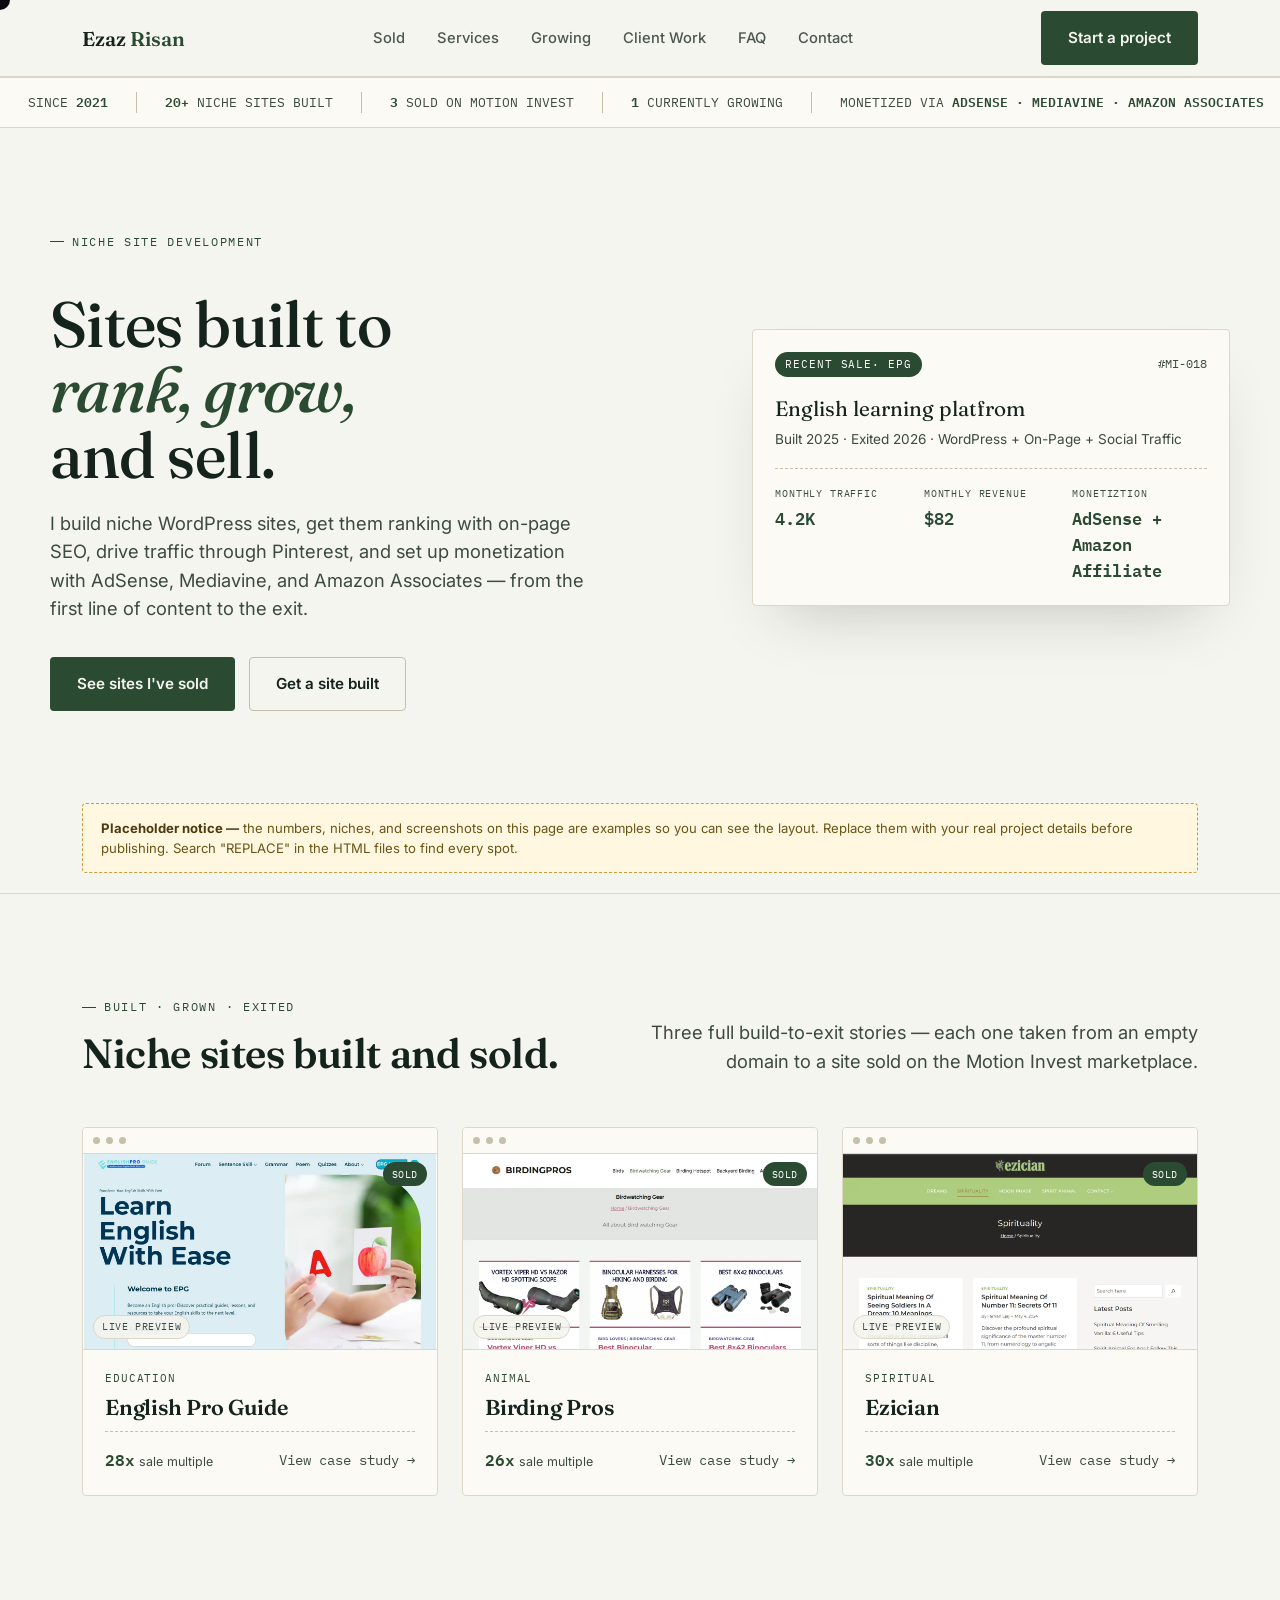
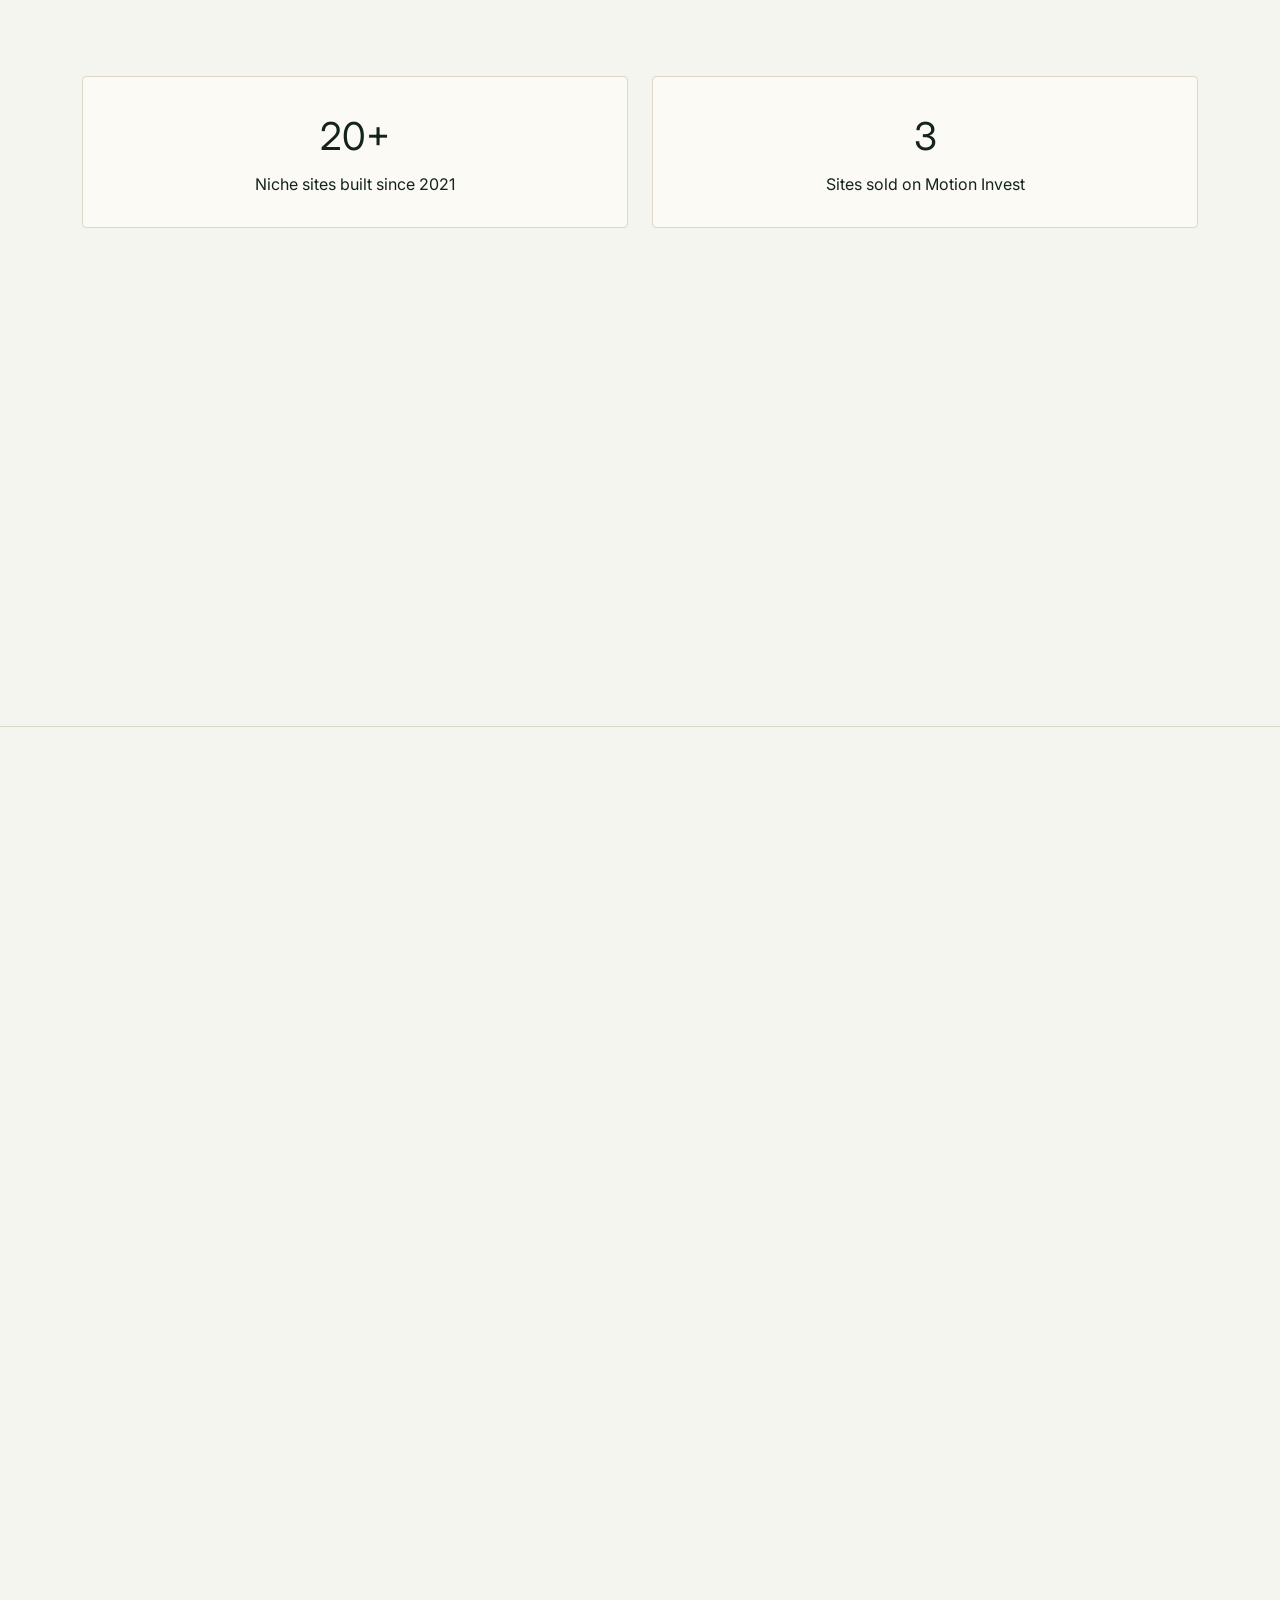
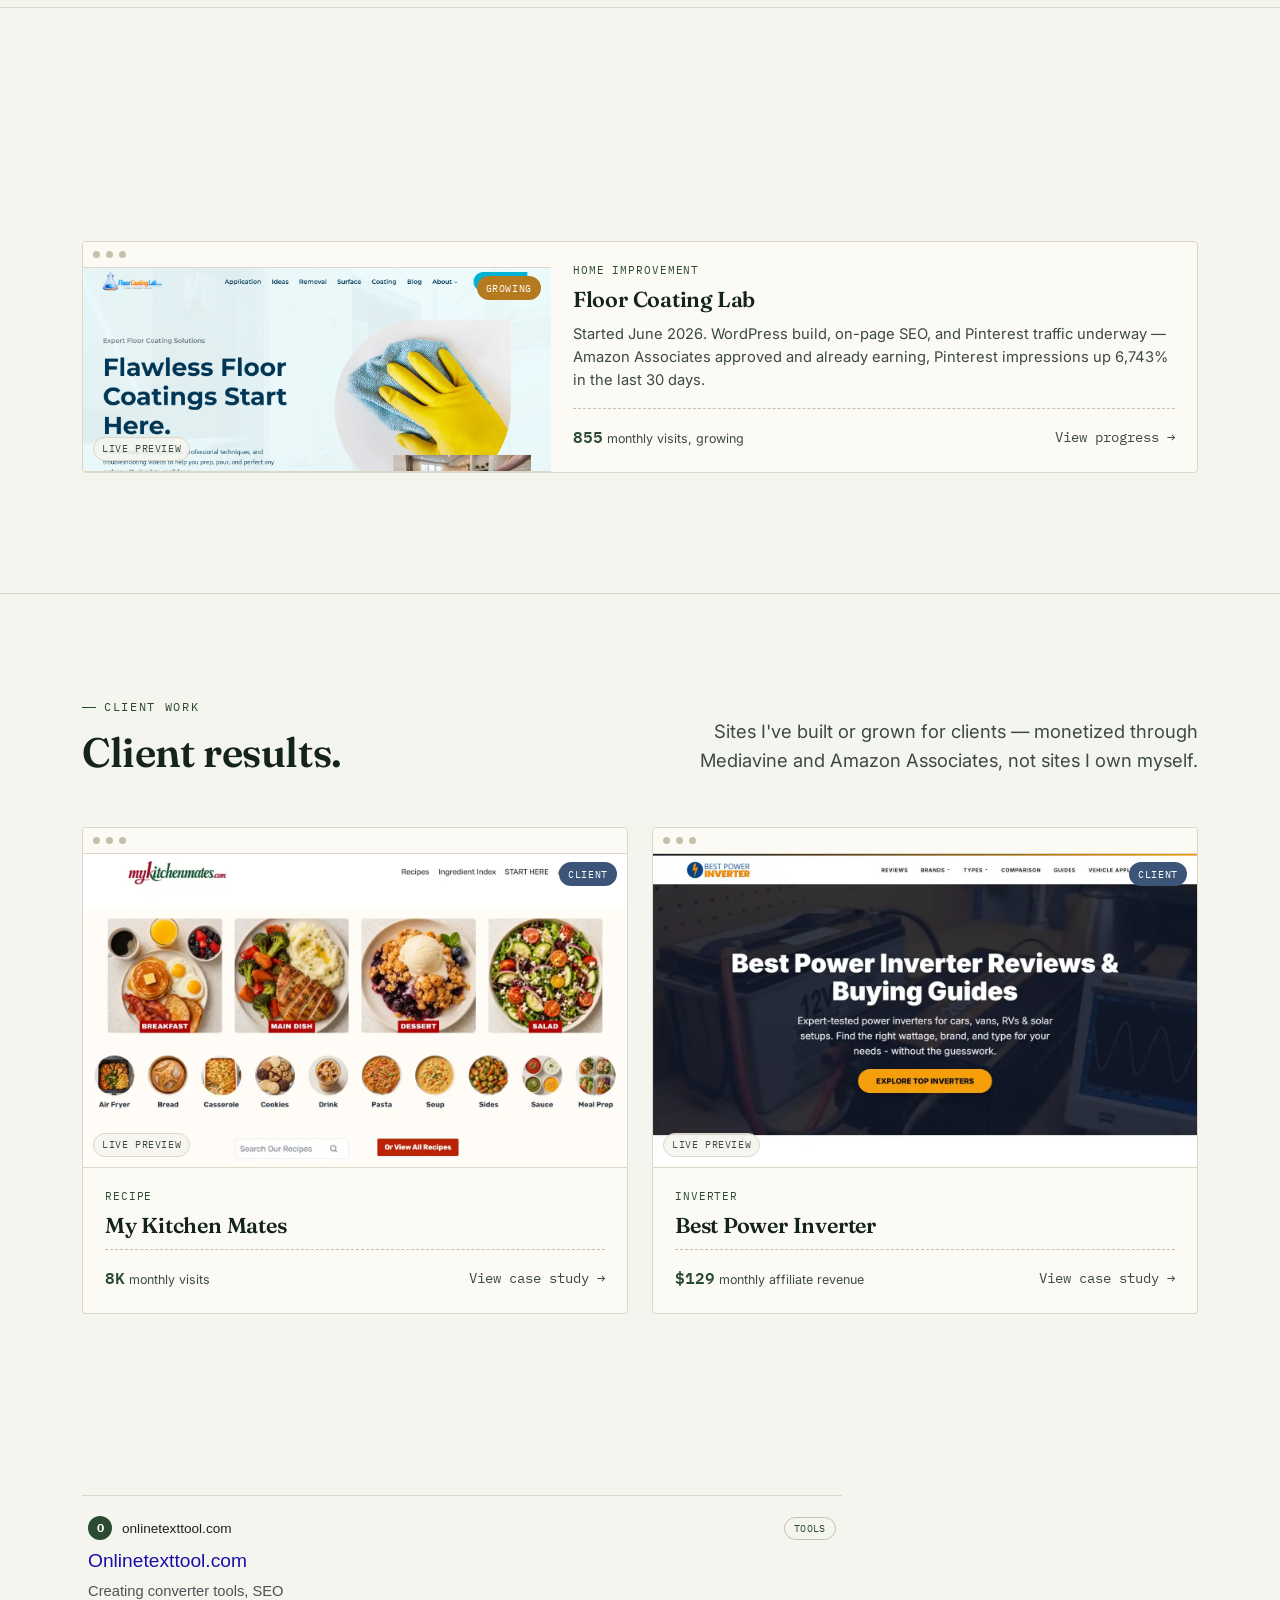
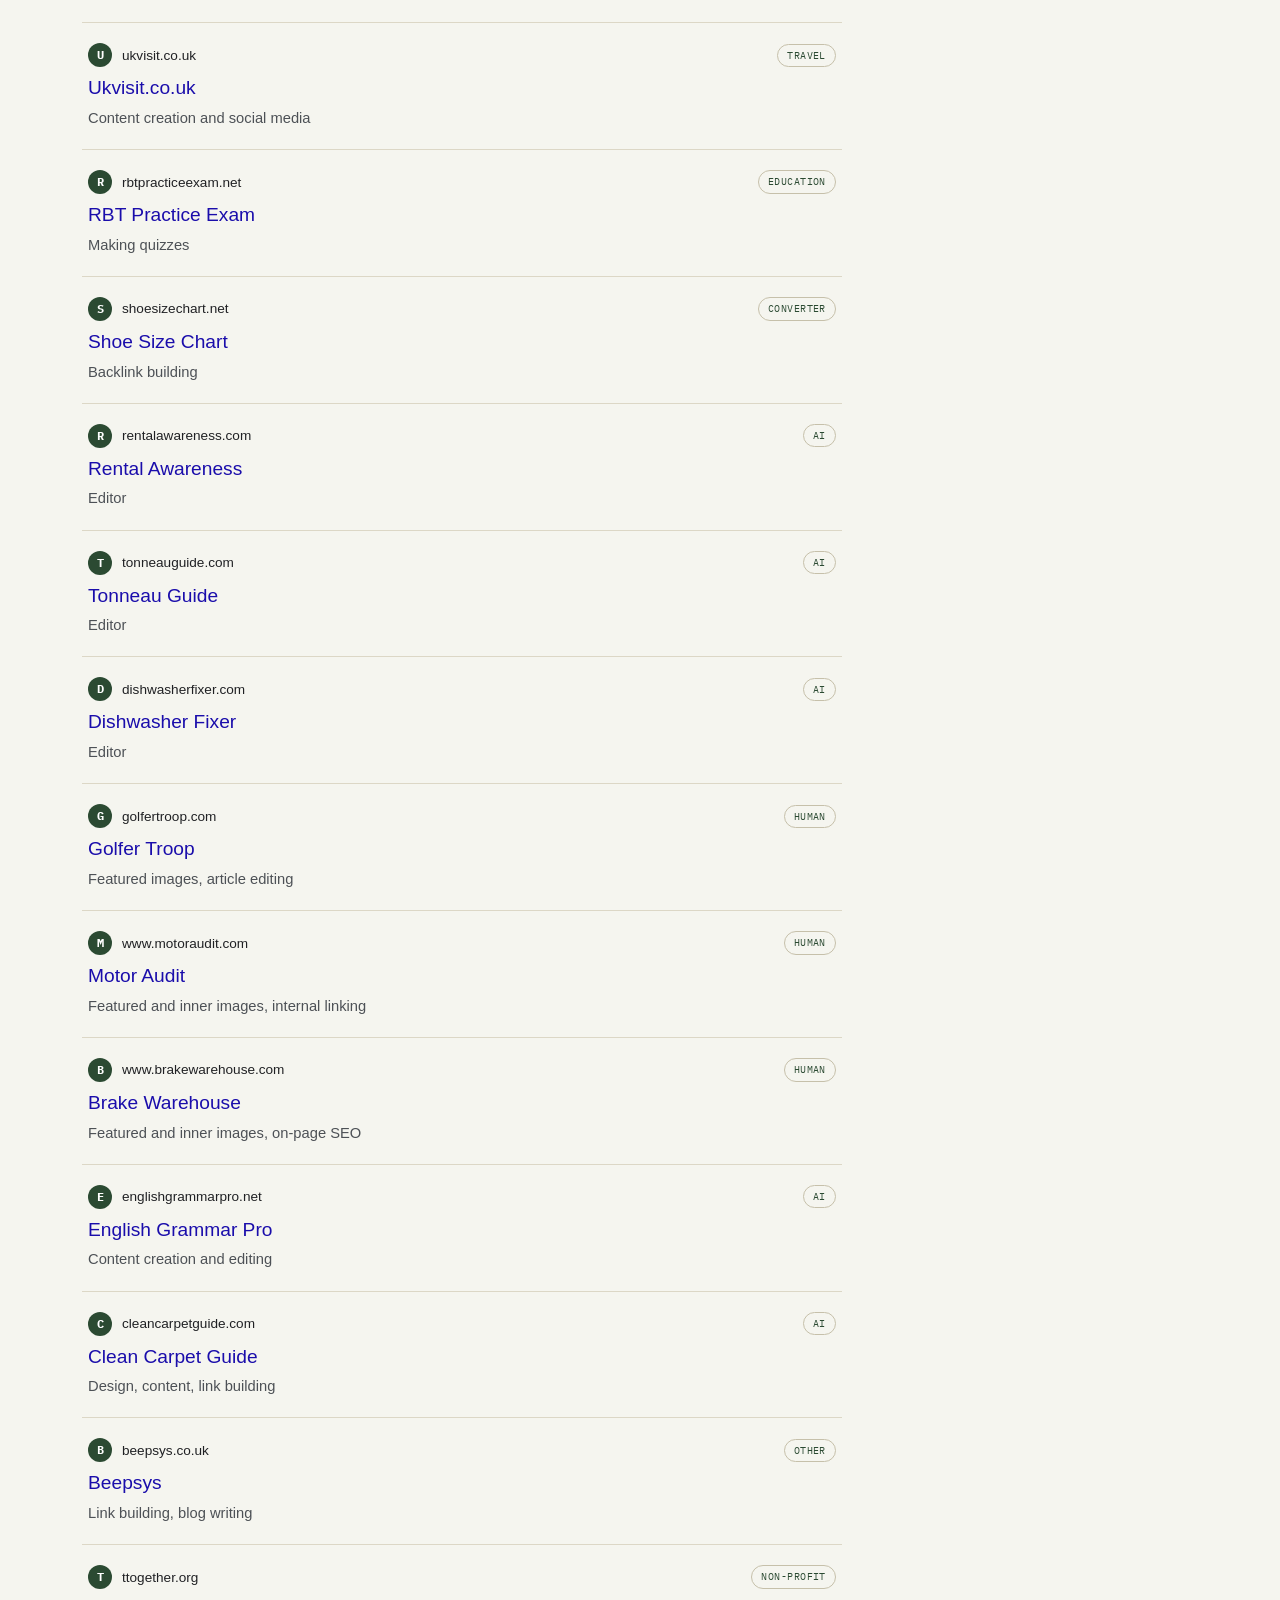
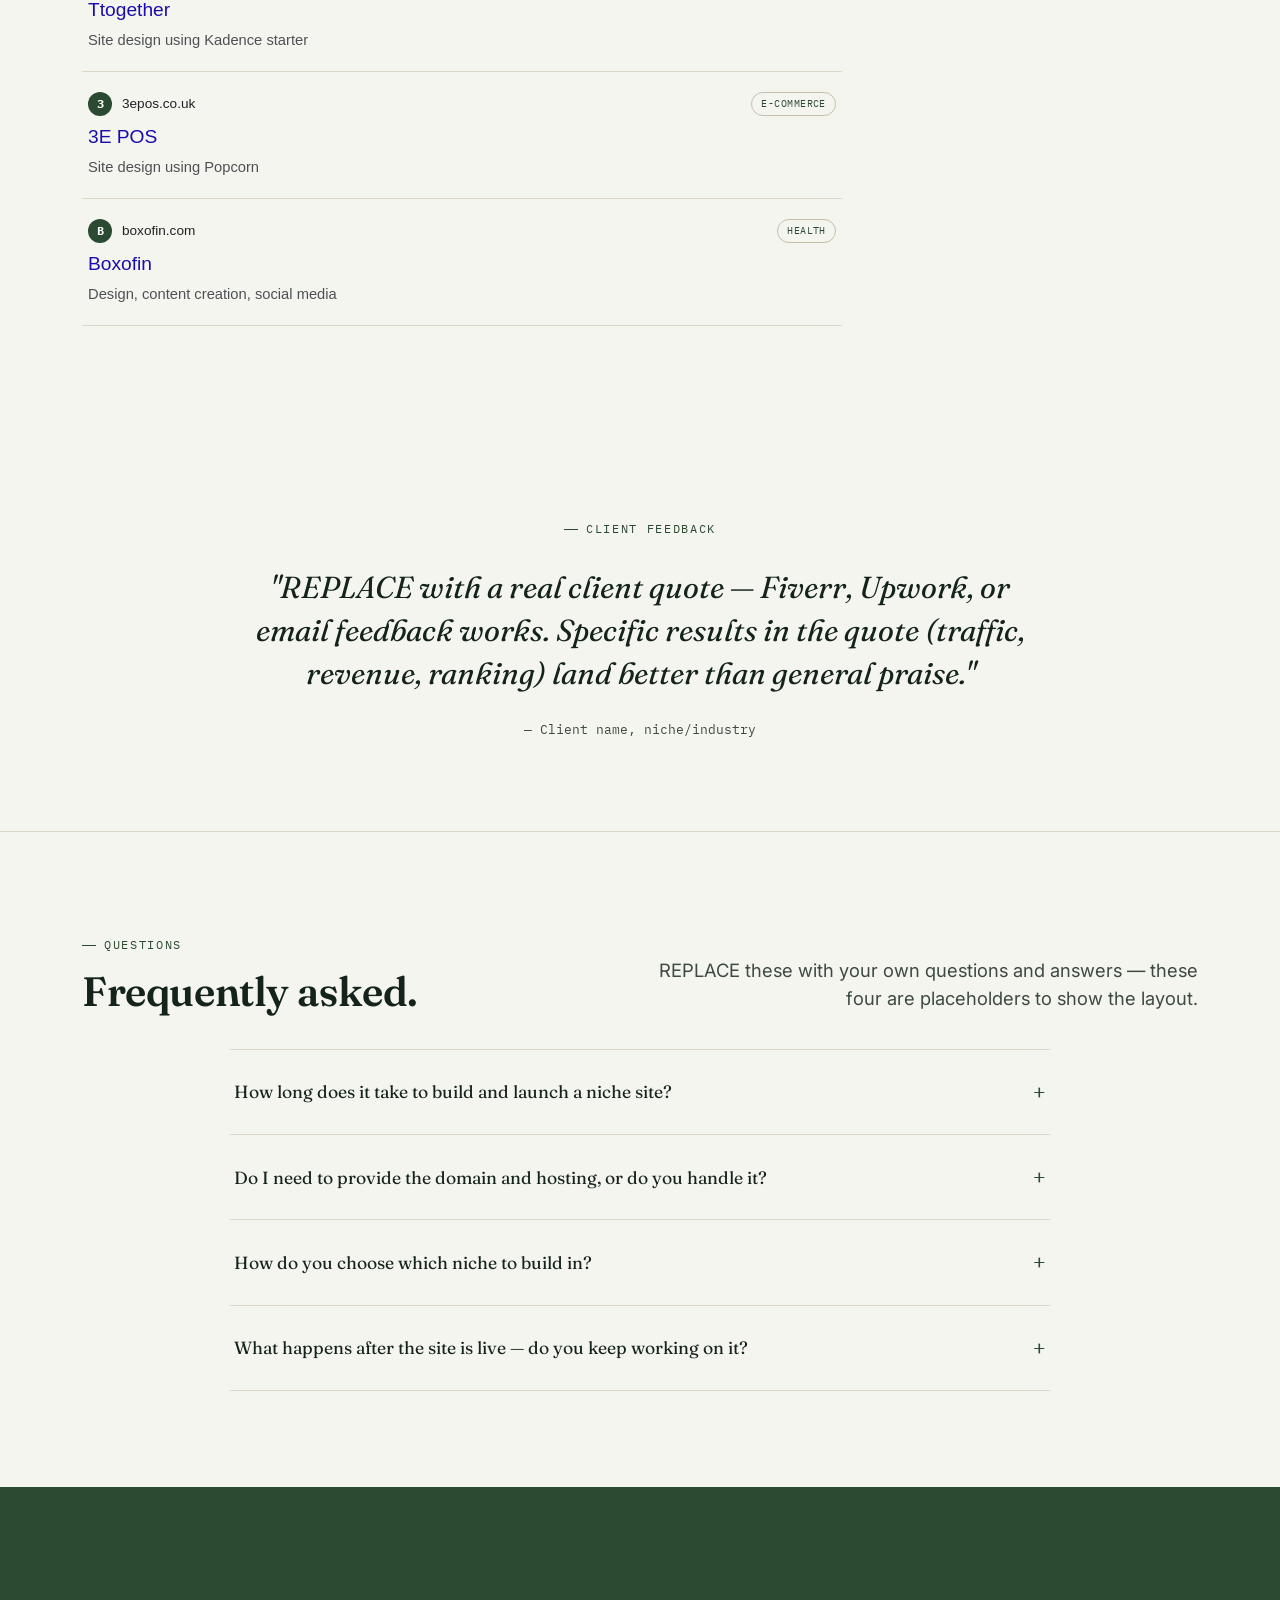
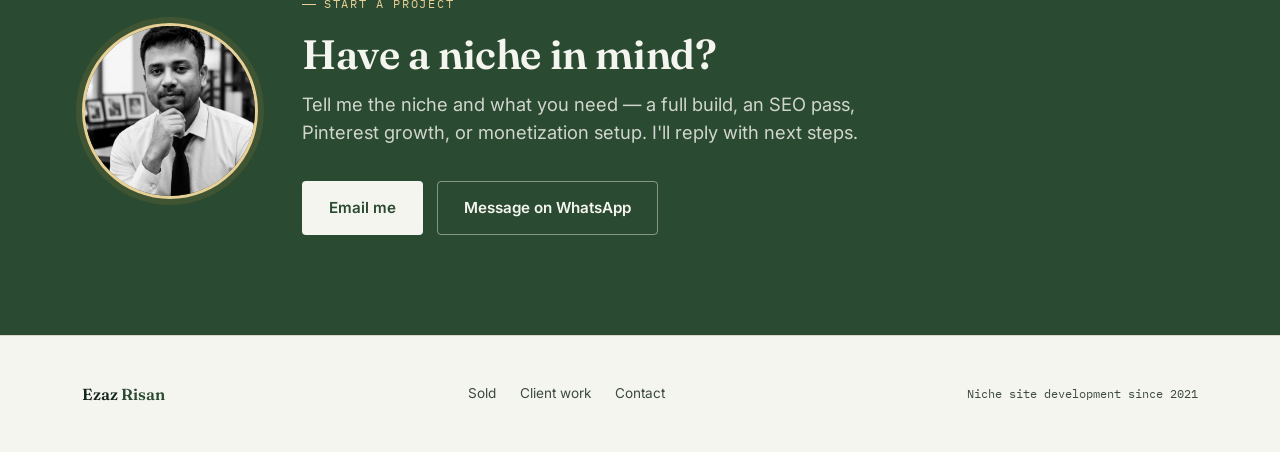
==== index.html @ f9ad2766 "Update index.html" ====
<!DOCTYPE html>
<html lang="en">
<head>
<meta charset="UTF-8">
<meta name="viewport" content="width=device-width, initial-scale=1.0">
<title>Ezaz Risan — Niche websites, built to rank, grow, and monetize</title>
<meta name="description" content="I build WordPress niche sites, rank them with on-page SEO, grow them with Pinterest traffic, and monetize with AdSense, Mediavine or Amazon Associates. 20+ sites since 2021, 3 sold on Motion Invest.">
<link rel="preconnect" href="https://fonts.googleapis.com">
<link rel="preconnect" href="https://fonts.gstatic.com" crossorigin>
<link href="https://fonts.googleapis.com/css2?family=Fraunces:ital,opsz,wght@0,9..144,400;0,9..144,500;0,9..144,600;1,9..144,500&family=Inter:wght@400;500;600;700&family=IBM+Plex+Mono:wght@400;500;600&display=swap" rel="stylesheet">
<style>
/* =========================================================
   NICHE SITE PORTFOLIO — design system
   Signature idea: the site presents itself the way a niche
   site is presented on a marketplace — as a listing. Ticker
   stats, ledger-row metadata, status badges (SOLD / GROWING /
   CLIENT). Fraunces (organic, editorial) + Inter (clean body)
   + IBM Plex Mono (data/ticker numbers).
   ========================================================= */

:root {
  --ink: #14231c;
  --ink-soft: #3c4a41;
  --paper: #f5f5ef;
  --paper-raised: #fbfaf5;
  --moss: #2b4a32;
  --moss-light: #4c7856;
  --gold: #c89b3c;
  --gold-soft: #e7cf95;
  --slate: #3c5478;
  --line: #dcd7c6;
  --line-strong: #c6c0aa;
  --sold: #2b4a32;
  --growing: #b5791f;
  --client: #3c5478;

  --font-display: "Fraunces", "Iowan Old Style", serif;
  --font-body: "Inter", -apple-system, BlinkMacSystemFont, sans-serif;
  --font-mono: "IBM Plex Mono", "SFMono-Regular", monospace;

  --container: 1180px;
  --radius: 4px;
}

* { box-sizing: border-box; }

@media (prefers-reduced-motion: reduce) {
  *, *::before, *::after {
    animation-duration: 0.01ms !important;
    animation-iteration-count: 1 !important;
    transition-duration: 0.01ms !important;
    scroll-behavior: auto !important;
  }
}

html { scroll-behavior: smooth; }

body {
  margin: 0;
  background: var(--paper);
  color: var(--ink);
  font-family: var(--font-body);
  font-size: 16px;
  line-height: 1.55;
  -webkit-font-smoothing: antialiased;
}

img { max-width: 100%; display: block; }

a { color: inherit; text-decoration: none; }

.wrap {
  max-width: var(--container);
  margin: 0 auto;
  padding: 0 32px;
}

.eyebrow {
  font-family: var(--font-mono);
  font-size: 12px;
  letter-spacing: 0.14em;
  text-transform: uppercase;
  color: var(--moss);
  display: inline-flex;
  align-items: center;
  gap: 8px;
}

.eyebrow::before {
  content: "";
  width: 14px;
  height: 1px;
  background: var(--moss);
  display: inline-block;
}

h1, h2, h3, h4 {
  font-family: var(--font-display);
  font-weight: 600;
  color: var(--ink);
  margin: 0;
  letter-spacing: -0.01em;
}

h1 { font-size: clamp(2.6rem, 5vw, 4.4rem); line-height: 1.02; font-weight: 500; }
h2 { font-size: clamp(1.9rem, 3.2vw, 2.7rem); line-height: 1.08; }
h3 { font-size: 1.35rem; line-height: 1.2; }

p { margin: 0; color: var(--ink-soft); }

.lede {
  font-size: 1.15rem;
  color: var(--ink-soft);
  max-width: 46ch;
}

/* ---------- buttons ---------- */

.btn {
  display: inline-flex;
  align-items: center;
  gap: 10px;
  padding: 14px 26px;
  border-radius: var(--radius);
  font-family: var(--font-body);
  font-weight: 600;
  font-size: 0.95rem;
  cursor: pointer;
  border: 1px solid transparent;
  transition: transform 0.18s ease, background 0.18s ease, border-color 0.18s ease;
}

.btn-primary {
  background: var(--moss);
  color: var(--paper);
}
.btn-primary:hover { background: var(--ink); transform: translateY(-2px); }

.btn-ghost {
  background: transparent;
  border-color: var(--line-strong);
  color: var(--ink);
}
.btn-ghost:hover { border-color: var(--ink); transform: translateY(-2px); }

/* ---------- nav ---------- */

.site-nav {
  position: sticky;
  top: 0;
  z-index: 50;
  background: rgba(245, 245, 239, 0.86);
  backdrop-filter: blur(10px);
  border-bottom: 1px solid var(--line);
}

.site-nav .wrap {
  display: flex;
  align-items: center;
  justify-content: space-between;
  height: 76px;
}

.brand {
  font-family: var(--font-display);
  font-size: 1.25rem;
  font-weight: 600;
}
.brand span { color: var(--moss); }

.nav-links {
  display: flex;
  gap: 32px;
  font-size: 0.92rem;
  font-weight: 500;
}
.nav-links a { opacity: 0.75; transition: opacity 0.15s ease; }
.nav-links a:hover { opacity: 1; }

.nav-cta { display: flex; align-items: center; gap: 20px; }

.nav-toggle { display: none; }

/* ---------- ticker ---------- */

.ticker {
  border-top: 1px solid var(--line);
  border-bottom: 1px solid var(--line);
  background: var(--paper-raised);
  overflow: hidden;
  white-space: nowrap;
}

.ticker-track {
  display: inline-flex;
  animation: ticker-scroll 32s linear infinite;
  padding: 14px 0;
}

.ticker-track span {
  font-family: var(--font-mono);
  font-size: 0.82rem;
  color: var(--ink-soft);
  padding: 0 28px;
  border-right: 1px solid var(--line-strong);
}

.ticker-track span b { color: var(--moss); font-weight: 600; }

@keyframes ticker-scroll {
  from { transform: translateX(0); }
  to { transform: translateX(-50%); }
}

/* ---------- hero ---------- */

.hero {
  padding: 96px 0 72px;
  display: grid;
  grid-template-columns: 1.15fr 0.85fr;
  gap: 56px;
  align-items: center;
}

.hero-copy .eyebrow { margin-bottom: 22px; }

.hero h1 { margin: 18px 0 22px; }
.hero h1 em {
  font-style: italic;
  color: var(--moss);
}

.hero-actions {
  display: flex;
  gap: 14px;
  margin-top: 34px;
  flex-wrap: wrap;
}

/* hero listing card — the signature element */

.listing-preview {
  background: var(--paper-raised);
  border: 1px solid var(--line);
  border-radius: var(--radius);
  padding: 22px;
  box-shadow: 0 30px 60px -30px rgba(20, 35, 28, 0.25);
  transform: rotate(1.2deg);
}

.listing-preview .lp-head {
  display: flex;
  justify-content: space-between;
  align-items: center;
  margin-bottom: 16px;
}

.lp-status {
  font-family: var(--font-mono);
  font-size: 0.7rem;
  letter-spacing: 0.08em;
  text-transform: uppercase;
  padding: 4px 10px;
  border-radius: 100px;
  background: var(--sold);
  color: #fff;
}

.lp-id { font-family: var(--font-mono); font-size: 0.75rem; color: var(--ink-soft); }

.lp-title { font-family: var(--font-display); font-size: 1.3rem; margin-bottom: 4px; }
.lp-niche { font-size: 0.85rem; color: var(--ink-soft); margin-bottom: 18px; }

.lp-grid {
  display: grid;
  grid-template-columns: 1fr 1fr 1fr;
  gap: 14px;
  padding-top: 16px;
  border-top: 1px dashed var(--line-strong);
}

.lp-stat .lp-label {
  font-family: var(--font-mono);
  font-size: 0.65rem;
  text-transform: uppercase;
  letter-spacing: 0.08em;
  color: var(--ink-soft);
  margin-bottom: 4px;
}
.lp-stat .lp-value {
  font-family: var(--font-mono);
  font-size: 1.05rem;
  font-weight: 600;
  color: var(--moss);
}

/* ---------- section shell ---------- */

.section {
  padding: 96px 0;
  border-top: 1px solid var(--line);
}

.section-head {
  display: flex;
  justify-content: space-between;
  align-items: flex-end;
  gap: 40px;
  margin-bottom: 52px;
}

.section-head h2 { max-width: 20ch; }
.section-head .lede { text-align: right; }

/* ---------- process (numbered — real order: build > rank > drive traffic > monetize) ---------- */

.process {
  display: grid;
  grid-template-columns: repeat(4, 1fr);
  gap: 1px;
  background: var(--line);
  border: 1px solid var(--line);
}

.process-step {
  background: var(--paper);
  padding: 34px 26px;
  position: relative;
}

.process-num {
  font-family: var(--font-mono);
  font-size: 0.8rem;
  color: var(--gold);
  margin-bottom: 22px;
  display: block;
}

.process-step h3 { margin-bottom: 10px; }
.process-step p { font-size: 0.92rem; }

/* ---------- listing cards (project grid) ---------- */

.listing-row {
  display: grid;
  grid-template-columns: repeat(3, 1fr);
  gap: 24px;
  margin-bottom: 24px;
}

.listing-row.two { grid-template-columns: repeat(2, 1fr); }

.card {
  background: var(--paper-raised);
  border: 1px solid var(--line);
  border-radius: var(--radius);
  overflow: hidden;
  transition: transform 0.25s ease, box-shadow 0.25s ease, border-color 0.25s ease;
  display: flex;
  flex-direction: column;
}

.card:hover {
  transform: translateY(-6px);
  border-color: var(--moss);
  box-shadow: 0 24px 50px -28px rgba(20, 35, 28, 0.35);
}

.card-frame {
  aspect-ratio: 16 / 10;
  position: relative;
  overflow: hidden;
  border-bottom: 1px solid var(--line);
  background: linear-gradient(150deg, #e7e3d2, #d8dfd0);
}

.card-frame .frame-bar {
  height: 26px;
  background: var(--paper-raised);
  border-bottom: 1px solid var(--line);
  display: flex;
  align-items: center;
  gap: 6px;
  padding: 0 10px;
}
.frame-bar i {
  width: 7px; height: 7px; border-radius: 50%;
  background: var(--line-strong);
}

.card-frame .frame-scroll {
  position: absolute;
  inset: 26px 0 0 0;
  background-image:
    repeating-linear-gradient(180deg, rgba(20,35,28,0.06) 0px, rgba(20,35,28,0.06) 2px, transparent 2px, transparent 34px),
    repeating-linear-gradient(180deg, rgba(20,35,28,0.03) 0px, rgba(20,35,28,0.03) 14px, transparent 14px, transparent 34px);
  animation: frame-scroll 9s ease-in-out infinite;
}

@keyframes frame-scroll {
  0%, 12% { transform: translateY(0); }
  50% { transform: translateY(-42%); }
  88%, 100% { transform: translateY(0); }
}

.frame-label {
  position: absolute;
  bottom: 10px;
  left: 10px;
  font-family: var(--font-mono);
  font-size: 0.62rem;
  letter-spacing: 0.06em;
  text-transform: uppercase;
  color: var(--ink-soft);
  background: rgba(245,245,239,0.85);
  padding: 3px 8px;
  border-radius: 100px;
  border: 1px solid var(--line);
}

.card-badge {
  position: absolute;
  top: 34px;
  right: 10px;
  font-family: var(--font-mono);
  font-size: 0.65rem;
  letter-spacing: 0.06em;
  text-transform: uppercase;
  padding: 4px 9px;
  border-radius: 100px;
  color: #fff;
}
.badge-sold { background: var(--sold); }
.badge-growing { background: var(--growing); }
.badge-client { background: var(--client); }

.card-body { padding: 20px 22px 22px; flex: 1; display: flex; flex-direction: column; }
.card-niche { font-family: var(--font-mono); font-size: 0.7rem; text-transform: uppercase; letter-spacing: 0.08em; color: var(--moss); margin-bottom: 8px; }
.card-body h3 { margin-bottom: 10px; }
.card-stat { margin-top: auto; padding-top: 16px; border-top: 1px dashed var(--line-strong); display: flex; justify-content: space-between; align-items: center; }
.card-stat .num { font-family: var(--font-mono); font-weight: 600; color: var(--moss); }
.card-stat .lab { font-size: 0.78rem; color: var(--ink-soft); }
.card-arrow { font-family: var(--font-mono); font-size: 0.85rem; color: var(--ink-soft); transition: transform 0.2s ease; }
.card:hover .card-arrow { transform: translateX(4px); color: var(--moss); }

/* mini summary cards (the 14+ others) */

.summary-grid {
  display: grid;
  grid-template-columns: repeat(4, 1fr);
  gap: 16px;
}

.summary-card {
  background: var(--paper-raised);
  border: 1px solid var(--line);
  border-radius: var(--radius);
  padding: 18px;
}

.summary-card .card-niche { margin-bottom: 10px; }
.summary-card .sc-stat { font-family: var(--font-mono); font-size: 1.1rem; color: var(--moss); font-weight: 600; margin-top: 10px; }
.summary-card .sc-lab { font-size: 0.75rem; color: var(--ink-soft); }
.summary-card .sc-model { font-size: 0.72rem; color: var(--ink-soft); margin-top: 8px; font-family: var(--font-mono); text-transform: uppercase; letter-spacing: 0.04em; }

/* ---------- services ---------- */

.services-strip {
  background: var(--ink);
  color: var(--paper);
  padding: 88px 0;
}

.services-strip .eyebrow { color: var(--gold-soft); }
.services-strip .eyebrow::before { background: var(--gold-soft); }
.services-strip h2 { color: var(--paper); }
.services-strip .lede { color: rgba(245,245,239,0.72); }

.service-list { margin-top: 48px; display: grid; gap: 0; }

.service-row {
  display: grid;
  grid-template-columns: 90px 1fr 1.2fr;
  gap: 30px;
  align-items: center;
  padding: 26px 0;
  border-top: 1px solid rgba(245,245,239,0.14);
}
.service-row:last-child { border-bottom: 1px solid rgba(245,245,239,0.14); }

.service-row .snum { font-family: var(--font-mono); color: var(--gold-soft); font-size: 0.95rem; }
.service-row h3 { color: var(--paper); }
.service-row p { color: rgba(245,245,239,0.68); font-size: 0.94rem; }

/* ---------- testimonial ---------- */

.testimonial {
  padding: 90px 0;
  text-align: center;
}
.testimonial blockquote {
  font-family: var(--font-display);
  font-size: clamp(1.3rem, 2.6vw, 1.9rem);
  font-style: italic;
  max-width: 800px;
  margin: 28px auto 22px;
  color: var(--ink);
  line-height: 1.4;
}
.testimonial cite {
  font-style: normal;
  font-family: var(--font-mono);
  font-size: 0.8rem;
  color: var(--ink-soft);
}

/* ---------- CTA ---------- */

.cta {
  background: var(--moss);
  color: var(--paper);
  padding: 100px 0;
}
.cta-inner {
  display: grid;
  grid-template-columns: auto 1fr;
  gap: 44px;
  align-items: center;
}

.cta-photo-frame {
  position: relative;
  width: 176px;
  height: 176px;
  border-radius: 50%;
  overflow: hidden;
  border: 3px solid var(--gold-soft);
  flex-shrink: 0;
  transition: transform 0.35s ease, box-shadow 0.35s ease;
  box-shadow: 0 0 0 6px rgba(200, 155, 60, 0.12);
}
.cta-photo-frame:hover {
  transform: scale(1.04) rotate(-1deg);
  box-shadow: 0 0 0 10px rgba(200, 155, 60, 0.2);
}
.cta-photo-frame::after {
  content: "";
  position: absolute;
  inset: -9px;
  border-radius: 50%;
  border: 1px solid rgba(231, 207, 149, 0.5);
  animation: avatar-ping 2.8s ease-out infinite;
}
@keyframes avatar-ping {
  0% { transform: scale(0.94); opacity: 0.9; }
  80%, 100% { transform: scale(1.16); opacity: 0; }
}
.cta-photo-frame img {
  width: 100%;
  height: 100%;
  object-fit: cover;
  display: block;
  filter: grayscale(10%);
  transition: filter 0.35s ease;
}
.cta-photo-frame:hover img { filter: grayscale(0%); }

.cta-copy { text-align: left; }
.cta .eyebrow { justify-content: flex-start; color: var(--gold-soft); }
.cta .eyebrow::before { background: var(--gold-soft); }
.cta h2 { margin: 18px 0 14px; color: var(--paper); }
.cta .lede { margin: 0 0 34px; text-align: left; max-width: 48ch; color: rgba(245, 245, 239, 0.82); }
.cta-actions { justify-content: flex-start; }
.cta .btn-primary { background: var(--paper); color: var(--moss); }
.cta .btn-primary:hover { background: var(--gold-soft); }
.cta .btn-ghost { border-color: rgba(245, 245, 239, 0.45); color: var(--paper); }
.cta .btn-ghost:hover { border-color: var(--paper); background: rgba(245, 245, 239, 0.08); }
.cta-actions { display: flex; gap: 14px; flex-wrap: wrap; }

/* ---------- custom cursor (inverts colors under it) ---------- */

.cursor-ring {
  position: fixed;
  top: 0;
  left: 0;
  width: 20px;
  height: 20px;
  border-radius: 50%;
  background: #ffffff;
  mix-blend-mode: difference;
  pointer-events: none;
  z-index: 9999;
  transform: translate(-50%, -50%);
  transition: width 0.15s ease, height 0.15s ease;
  will-change: transform;
}
.cursor-ring.cursor-ring--big { width: 46px; height: 46px; }

html.custom-cursor-active,
html.custom-cursor-active * {
  cursor: none !important;
}

/* ---------- footer ---------- */

footer {
  padding: 46px 0;
  border-top: 1px solid var(--line);
}
footer .wrap { display: flex; justify-content: space-between; align-items: center; flex-wrap: wrap; gap: 16px; }
footer .foot-links { display: flex; gap: 24px; font-size: 0.85rem; color: var(--ink-soft); }
.foot-note { font-family: var(--font-mono); font-size: 0.75rem; color: var(--ink-soft); }

/* ---------- reveal on scroll ---------- */

.reveal { opacity: 0; transform: translateY(18px); transition: opacity 0.7s ease, transform 0.7s ease; }
.reveal.in { opacity: 1; transform: translateY(0); }

/* ---------- case study page ---------- */

.cs-hero {
  padding: 60px 0 50px;
  border-bottom: 1px solid var(--line);
}
.back-link {
  font-family: var(--font-mono);
  font-size: 0.8rem;
  color: var(--ink-soft);
  display: inline-flex;
  align-items: center;
  gap: 8px;
  margin-bottom: 30px;
}
.back-link:hover { color: var(--moss); }

.cs-head { display: flex; justify-content: space-between; align-items: flex-start; gap: 30px; flex-wrap: wrap; }
.cs-title h1 { max-width: 16ch; }
.cs-title .card-niche { margin-top: 14px; }

.ledger {
  margin-top: 44px;
  display: grid;
  grid-template-columns: repeat(4, 1fr);
  border-top: 1px solid var(--line);
  border-left: 1px solid var(--line);
}
.ledger-cell {
  padding: 22px 24px;
  border-right: 1px solid var(--line);
  border-bottom: 1px solid var(--line);
}
.ledger-cell .lg-label {
  font-family: var(--font-mono);
  font-size: 0.66rem;
  text-transform: uppercase;
  letter-spacing: 0.08em;
  color: var(--ink-soft);
  margin-bottom: 8px;
}
.ledger-cell .lg-value { font-family: var(--font-display); font-size: 1.15rem; color: var(--ink); }
.ledger-cell .lg-value.mono { font-family: var(--font-mono); color: var(--moss); font-weight: 600; }

.cs-frame {
  margin: 56px 0;
  border: 1px solid var(--line);
  border-radius: var(--radius);
  overflow: hidden;
  box-shadow: 0 40px 80px -40px rgba(20,35,28,0.3);
}
.cs-frame .frame-bar { height: 34px; }
.cs-frame .frame-bar i { width: 9px; height: 9px; }
.cs-frame .frame-scroll { aspect-ratio: 16/9; position: relative; height: auto; inset: auto; }

.cs-body {
  display: grid;
  grid-template-columns: 2fr 1fr;
  gap: 60px;
  padding: 10px 0 90px;
}
.cs-story h2 { margin: 40px 0 14px; font-size: 1.5rem; }
.cs-story h2:first-child { margin-top: 0; }
.cs-story p { margin-bottom: 14px; }
.cs-story ul { margin: 0 0 14px; padding-left: 20px; color: var(--ink-soft); }
.cs-story li { margin-bottom: 6px; }

.cs-side {
  align-self: start;
  position: sticky;
  top: 100px;
  background: var(--paper-raised);
  border: 1px solid var(--line);
  border-radius: var(--radius);
  padding: 26px;
}
.cs-side h4 { font-size: 0.95rem; margin-bottom: 16px; }
.cs-side .side-row { display: flex; justify-content: space-between; padding: 10px 0; border-top: 1px dashed var(--line-strong); font-size: 0.88rem; }
.cs-side .side-row:first-of-type { border-top: none; }
.cs-side .side-row .num { font-family: var(--font-mono); color: var(--moss); font-weight: 600; }

/* ---------- included checklist ---------- */

.included-grid {
  display: grid;
  grid-template-columns: repeat(3, 1fr);
  gap: 20px;
}

.included-item {
  background: var(--paper-raised);
  border: 1px solid var(--line);
  border-radius: var(--radius);
  padding: 24px;
  display: flex;
  gap: 14px;
  align-items: flex-start;
}

.check-icon {
  flex: 0 0 auto;
  width: 26px;
  height: 26px;
  border-radius: 50%;
  background: var(--moss);
  color: var(--paper);
  display: flex;
  align-items: center;
  justify-content: center;
  font-size: 0.8rem;
  font-family: var(--font-mono);
  margin-top: 2px;
}

.included-item h3 { font-size: 1.02rem; margin-bottom: 6px; }
.included-item p { font-size: 0.88rem; }

/* ---------- FAQ ---------- */

.faq-list {
  max-width: 820px;
  margin: 0 auto;
}

.faq-item {
  border-top: 1px solid var(--line);
  padding: 6px 0;
}
.faq-item:last-child { border-bottom: 1px solid var(--line); }

.faq-item summary {
  list-style: none;
  cursor: pointer;
  display: flex;
  justify-content: space-between;
  align-items: center;
  gap: 20px;
  padding: 20px 4px;
  font-family: var(--font-display);
  font-size: 1.1rem;
  color: var(--ink);
}
.faq-item summary::-webkit-details-marker { display: none; }

.faq-plus {
  font-family: var(--font-mono);
  font-size: 1.3rem;
  color: var(--moss);
  flex: 0 0 auto;
  transition: transform 0.2s ease;
}
.faq-item[open] .faq-plus { transform: rotate(45deg); }

.faq-item .faq-answer {
  padding: 0 4px 22px;
  max-width: 68ch;
}
.faq-item .faq-answer p { font-size: 0.95rem; }

/* ---------- proof grid (screenshot evidence) ---------- */

.proof-grid {
  display: grid;
  grid-template-columns: repeat(2, 1fr);
  gap: 20px;
  margin-top: 20px;
}

.proof-card {
  border: 1px solid var(--line);
  border-radius: var(--radius);
  overflow: hidden;
  background: var(--paper-raised);
}

.proof-card img {
  width: 100%;
  display: block;
  border-bottom: 1px solid var(--line);
}

.proof-card-body { padding: 16px 18px; }
.proof-card-body .proof-source {
  font-family: var(--font-mono);
  font-size: 0.68rem;
  text-transform: uppercase;
  letter-spacing: 0.06em;
  color: var(--moss);
  margin-bottom: 6px;
}
.proof-card-body p { font-size: 0.86rem; }

/* ---------- SERP-style project list (Google result look) ---------- */

.serp-list {
  border-top: 1px solid var(--line);
  max-width: 760px;
}

.serp-card {
  display: block;
  padding: 20px 6px;
  border-bottom: 1px solid var(--line);
  font-family: arial, sans-serif;
  text-decoration: none;
  transition: background 0.15s ease;
}
.serp-card:hover { background: var(--paper-raised); }

.serp-top {
  display: flex;
  align-items: center;
  gap: 10px;
  margin-bottom: 6px;
}

.serp-favicon {
  width: 24px;
  height: 24px;
  border-radius: 50%;
  background: var(--moss);
  color: #fff;
  font-size: 0.72rem;
  font-weight: 700;
  display: flex;
  align-items: center;
  justify-content: center;
  font-family: var(--font-mono);
  flex-shrink: 0;
}

.serp-url { color: #202124; font-size: 0.85rem; }

.serp-badge {
  margin-left: auto;
  font-family: var(--font-mono);
  font-size: 0.62rem;
  text-transform: uppercase;
  letter-spacing: 0.05em;
  background: var(--paper);
  border: 1px solid var(--line-strong);
  padding: 3px 9px;
  border-radius: 100px;
  color: var(--moss);
  flex-shrink: 0;
}

.serp-title {
  color: #1a0dab;
  font-size: 1.2rem;
  margin-bottom: 4px;
}
.serp-card:hover .serp-title { text-decoration: underline; }

.serp-desc { color: #4d5156; font-size: 0.92rem; line-height: 1.5; }

/* ---------- placeholder note ---------- */

.build-note {
  background: #fff7e0;
  border: 1px dashed var(--gold);
  border-radius: var(--radius);
  padding: 14px 18px;
  font-size: 0.82rem;
  color: #6b5416;
  margin: 20px 0;
}
.build-note strong { color: #4d3b0f; }

/* ---------- responsive ---------- */

@media (max-width: 980px) {
  .hero { grid-template-columns: 1fr; }
  .listing-preview { transform: none; order: -1; }
  .process { grid-template-columns: repeat(2, 1fr); }
  .listing-row, .listing-row.two { grid-template-columns: 1fr 1fr; }
  .summary-grid { grid-template-columns: repeat(2, 1fr); }
  .service-row { grid-template-columns: 50px 1fr; }
  .service-row p { grid-column: 2 / 3; }
  .cs-body { grid-template-columns: 1fr; }
  .cs-side { position: static; }
  .ledger { grid-template-columns: repeat(2, 1fr); }
  .included-grid { grid-template-columns: repeat(2, 1fr); }
}

@media (max-width: 700px) {
  .wrap { padding: 0 20px; }
  .nav-links { display: none; }
  .section-head { flex-direction: column; align-items: flex-start; }
  .section-head .lede { text-align: left; }
  .listing-row, .listing-row.two { grid-template-columns: 1fr; }
  .summary-grid { grid-template-columns: 1fr; }
  .process { grid-template-columns: 1fr; }
  .ledger { grid-template-columns: 1fr; }
  .cs-head { flex-direction: column; }
  .included-grid { grid-template-columns: 1fr; }
  .faq-item summary { font-size: 1rem; }
  .cta-inner { grid-template-columns: 1fr; }
  .cta-photo-frame { margin: 0 auto; }
  .cta-copy { text-align: center; }
  .cta .eyebrow, .cta .lede { justify-content: center; margin-left: auto; margin-right: auto; text-align: center; }
  .cta-actions { justify-content: center; }
  .proof-grid { grid-template-columns: 1fr; }
}

</style>
</head>
<body>

<!-- ============ NAV ============ -->
<nav class="site-nav">
  <div class="wrap">
    <a href="#" class="brand">Ezaz <span>Risan</span></a>
    <div class="nav-links">
      <a href="#sold">Sold</a>
      <a href="#services">Services</a>
      <a href="#growing">Growing</a>
      <a href="#clients">Client Work</a>
      <a href="#faq">FAQ</a>
      <a href="#contact">Contact</a>
    </div>
    <div class="nav-cta">
      <a href="#contact" class="btn btn-primary">Start a project</a>
    </div>
  </div>
</nav>

<!-- ============ TICKER ============ -->
<div class="ticker">
  <div class="ticker-track">
    <span>SINCE <b>2021</b></span>
    <span><b>20+</b> NICHE SITES BUILT</span>
    <span><b>3</b> SOLD ON MOTION INVEST</span>
    <span><b>1</b> CURRENTLY GROWING</span>
    <span>MONETIZED VIA <b>ADSENSE · MEDIAVINE · AMAZON ASSOCIATES</b></span>
    <span>TRAFFIC ENGINE: <b>ON-PAGE SEO + PINTEREST</b></span>
  </div>
</div>

<!-- ============ HERO ============ -->
<header class="hero wrap">
  <div class="hero-copy reveal in">
    <span class="eyebrow">Niche site development</span>
    <h1>Sites built to<br><em>rank, grow,</em><br>and sell.</h1>
    <p class="lede">I build niche WordPress sites, get them ranking with on-page SEO, drive traffic through Pinterest, and set up monetization with AdSense, Mediavine, and Amazon Associates — from the first line of content to the exit.</p>
    <div class="hero-actions">
      <a href="#sold" class="btn btn-primary">See sites I've sold</a>
      <a href="#contact" class="btn btn-ghost">Get a site built</a>
    </div>
  </div>

  <div class="listing-preview reveal in">
    <div class="lp-head">
      <span class="lp-status">Recent Sale· EPG</span>
      <span class="lp-id">#MI-018</span>
    </div>
    <div class="lp-title">English learning platfrom</div>
    <div class="lp-niche">Built 2025 · Exited 2026 · WordPress + On-Page + Social Traffic</div>
    <div class="lp-grid">
      <div class="lp-stat">
        <div class="lp-label">Monthly traffic</div>
        <div class="lp-value">4.2K</div>
      </div>
      <div class="lp-stat">
        <div class="lp-label">Monthly revenue</div>
        <div class="lp-value">$82</div>
      </div>
      <div class="lp-stat">
        <div class="lp-label">Monetiztion</div>
        <div class="lp-value">AdSense + Amazon Affiliate</div>
      </div>
    </div>
  </div>
</header>

<div class="wrap">
  <div class="build-note">
    <strong>Placeholder notice —</strong> the numbers, niches, and screenshots on this page are examples so you can see the layout. Replace them with your real project details before publishing. Search "REPLACE" in the HTML files to find every spot.
  </div>
</div>

<!-- ============ SOLD ON MOTION INVEST ============ -->
<section class="section" id="sold">
  <div class="wrap">
    <div class="section-head reveal">
      <div>
        <span class="eyebrow">Built · Grown · Exited</span>
        <h2 style="margin-top:14px;">Niche sites built and sold.</h2>
      </div>
      <p class="lede">Three full build-to-exit stories — each one taken from an empty domain to a site sold on the Motion Invest marketplace.</p>
    </div>

    <div class="listing-row reveal">

      <a href="projects/site-01-sold/index.html" class="card">
        <div class="card-frame">
          <div class="frame-bar"><i></i><i></i><i></i></div>
          <div class="frame-scroll" style="background-image:url('assets/englishproguide.webp'); background-size:100% auto; background-position:top; animation-duration:16s;"></div>
          <span class="frame-label">Live preview</span>
          <span class="card-badge badge-sold">Sold</span>
        </div>
        <div class="card-body">
          <div class="card-niche">Education</div>
          <h3>English Pro Guide</h3>
          <div class="card-stat">
            <div><span class="num">28x</span> <span class="lab">sale multiple</span></div>
            <span class="card-arrow">View case study →</span>
          </div>
        </div>
      </a>

      <a href="projects/site-02-sold/index.html" class="card">
        <div class="card-frame">
          <div class="frame-bar"><i></i><i></i><i></i></div>
          <div class="frame-scroll" style="background-image:url('assets/birdingpros.webp'); background-size:100% auto; background-position:top; animation-duration:18s;"></div>
          <span class="frame-label">Live preview</span>
          <span class="card-badge badge-sold">Sold</span>
        </div>
        <div class="card-body">
          <div class="card-niche">Animal</div>
          <h3>Birding Pros</h3>
          <div class="card-stat">
            <div><span class="num">26x</span> <span class="lab">sale multiple</span></div>
            <span class="card-arrow">View case study →</span>
          </div>
        </div>
      </a>

      <a href="projects/site-03-sold/index.html" class="card">
        <div class="card-frame">
          <div class="frame-bar"><i></i><i></i><i></i></div>
          <div class="frame-scroll" style="background-image:url('assets/ezician.webp'); background-size:100% auto; background-position:top; animation-duration:14s;"></div>
          <span class="frame-label">Live preview</span>
          <span class="card-badge badge-sold">Sold</span>
        </div>
        <div class="card-body">
          <div class="card-niche">Spiritual</div>
          <h3>Ezician</h3>
          <div class="card-stat">
            <div><span class="num">30x</span> <span class="lab">sale multiple</span></div>
            <span class="card-arrow">View case study →</span>
          </div>
        </div>
      </a>

    </div>
  </div>
</section>

<!-- ============ STAT BAND ============ -->
<section class="wrap">
  <div class="listing-row two reveal" style="margin-top:60px; margin-bottom:0;">
    <div style="text-align:center; padding:30px; border:1px solid var(--line); border-radius:var(--radius); background:var(--paper-raised);">
      <div class="lp-value" style="font-size:2.4rem;" data-count="20" data-suffix="+">0</div>
      <div class="lp-label" style="margin-top:6px;">Niche sites built since 2021</div>
    </div>
    <div style="text-align:center; padding:30px; border:1px solid var(--line); border-radius:var(--radius); background:var(--paper-raised);">
      <div class="lp-value" style="font-size:2.4rem;" data-count="3">0</div>
      <div class="lp-label" style="margin-top:6px;">Sites sold on Motion Invest</div>
    </div>
  </div>
</section>

<!-- ============ PROCESS (real sequence: build > rank > drive traffic > monetize) ============ -->
<section class="section" id="services" style="border-top:none; padding-bottom:0;">
  <div class="wrap">
    <div class="section-head reveal">
      <h2>Four services. One outcome.</h2>
      <p class="lede">I don't take on general web work. Every engagement moves through the same four stages — because that's what actually turns a domain into an asset.</p>
    </div>
  </div>
  <div class="wrap">
    <div class="process reveal">
      <div class="process-step">
        <span class="process-num">01</span>
        <h3>WordPress build</h3>
        <p>Fast, clean WordPress setup — theme, structure, and content architecture built for a niche site, not a bloated agency template.</p>
      </div>
      <div class="process-step">
        <span class="process-num">02</span>
        <h3>On-page SEO</h3>
        <p>Keyword-mapped content structure, internal linking, metadata, and technical SEO so the site is built to rank from day one.</p>
      </div>
      <div class="process-step">
        <span class="process-num">03</span>
        <h3>Pinterest traffic</h3>
        <p>Pin strategy and boards built to drive consistent social referral traffic alongside organic search — a second traffic channel, not a backup plan.</p>
      </div>
      <div class="process-step">
        <span class="process-num">04</span>
        <h3>Monetization</h3>
        <p>AdSense, Mediavine, or Amazon Associates set up and placed correctly — so traffic converts into actual, trackable revenue.</p>
      </div>
    </div>
  </div>
</section>

<!-- ============ WHAT'S INCLUDED ============ -->
<section class="section" id="included">
  <div class="wrap">
    <div class="section-head reveal">
      <div>
        <span class="eyebrow">How every build works</span>
        <h2 style="margin-top:14px;">What's included in every site.</h2>
      </div>
      <p class="lede">The same technical standard on every build — this is baseline, not an upsell.</p>
    </div>

    <div class="included-grid reveal">
      <div class="included-item">
        <span class="check-icon">&#10003;</span>
        <div>
          <h3>Latest WordPress version</h3>
          <p>Built on the current WordPress release, kept up to date at launch — no outdated core or abandoned setups.</p>
        </div>
      </div>
      <div class="included-item">
        <span class="check-icon">&#10003;</span>
        <div>
          <h3>Hosting, your choice</h3>
          <p>I build on whichever host you prefer, or recommend one that fits your budget and traffic goals if you're not sure.</p>
        </div>
      </div>
      <div class="included-item">
        <span class="check-icon">&#10003;</span>
        <div>
          <h3>Custom block design</h3>
          <p>Built with the WordPress block editor — custom layouts, not a generic drag-and-drop theme you've seen a hundred times.</p>
        </div>
      </div>
      <div class="included-item">
        <span class="check-icon">&#10003;</span>
        <div>
          <h3>90+ speed, mobile &amp; desktop</h3>
          <p>Optimized to score 90+ on Google PageSpeed for both mobile and desktop before handover.</p>
        </div>
      </div>
      <div class="included-item">
        <span class="check-icon">&#10003;</span>
        <div>
          <h3>LiteSpeed Cache</h3>
          <p>Configured for fast page loads and lower server load, tuned specifically for the site's content type.</p>
        </div>
      </div>
      <div class="included-item">
        <span class="check-icon">&#10003;</span>
        <div>
          <h3>Cloudflare integration</h3>
          <p>CDN, caching, and basic security set up through Cloudflare so the site loads fast and stays protected.</p>
        </div>
      </div>
      <div class="included-item">
        <span class="check-icon">&#10003;</span>
        <div>
          <h3>Analytics &amp; Search Console</h3>
          <p>Google Analytics, Bing Webmaster Tools, and Google Search Console connected from day one, so growth is trackable immediately.</p>
        </div>
      </div>
    </div>
  </div>
</section>

<!-- ============ CURRENTLY GROWING ============ -->
<section class="section" id="growing">
  <div class="wrap">
    <div class="section-head reveal">
      <div>
        <span class="eyebrow">Active project</span>
        <h2 style="margin-top:14px;">Currently growing.</h2>
      </div>
      <p class="lede">Not every site is finished being built. This one's live, ranking, and still in the growth phase.</p>
    </div>

    <div class="listing-row reveal" style="grid-template-columns: 1fr;">
      <a href="projects/site-04-ongoing/index.html" class="card" style="flex-direction: row;">
        <div class="card-frame" style="flex:0 0 42%; aspect-ratio:auto;">
          <div class="frame-bar"><i></i><i></i><i></i></div>
          <div class="frame-scroll" style="background-image:url('assets/floorcoatinglab.png'); background-size:100% auto; background-position:top; animation-duration:20s;"></div>
          <span class="frame-label">Live preview</span>
          <span class="card-badge badge-growing">Growing</span>
        </div>
        <div class="card-body" style="flex:1;">
          <div class="card-niche">Home Improvement</div>
          <h3>Floor Coating Lab</h3>
          <p style="margin-bottom:16px; font-size:0.92rem;">Started June 2026. WordPress build, on-page SEO, and Pinterest traffic underway — Amazon Associates approved and already earning, Pinterest impressions up 6,743% in the last 30 days.</p>
          <div class="card-stat">
            <div><span class="num">855</span> <span class="lab">monthly visits, growing</span></div>
            <span class="card-arrow">View progress →</span>
          </div>
        </div>
      </a>
    </div>
  </div>
</section>

<!-- ============ CLIENT RESULTS ============ -->
<section class="section" id="clients">
  <div class="wrap">
    <div class="section-head reveal">
      <div>
        <span class="eyebrow">Client work</span>
        <h2 style="margin-top:14px;">Client results.</h2>
      </div>
      <p class="lede">Sites I've built or grown for clients — monetized through Mediavine and Amazon Associates, not sites I own myself.</p>
    </div>

    <div class="listing-row two reveal">
      <a href="projects/client-01/index.html" class="card">
        <div class="card-frame">
          <div class="frame-bar"><i></i><i></i><i></i></div>
          <div class="frame-scroll" style="background-image:url('assets/mykitchenmates.webp'); background-size:100% auto; background-position:top; animation-duration:20s;"></div>
          <span class="frame-label">Live preview</span>
          <span class="card-badge badge-client">Client</span>
        </div>
        <div class="card-body">
          <div class="card-niche">Recipe</div>
          <h3>My Kitchen Mates</h3>
          <div class="card-stat">
            <div><span class="num">8K</span> <span class="lab">monthly visits</span></div>
            <span class="card-arrow">View case study →</span>
          </div>
        </div>
      </a>

      <a href="projects/client-02/index.html" class="card">
        <div class="card-frame">
          <div class="frame-bar"><i></i><i></i><i></i></div>
          <div class="frame-scroll" style="background-image:url('assets/bestpowerinverter.webp'); background-size:100% auto; background-position:top; animation-duration:22s;"></div>
          <span class="frame-label">Live preview</span>
          <span class="card-badge badge-client">Client</span>
        </div>
        <div class="card-body">
          <div class="card-niche">Inverter</div>
          <h3>Best Power Inverter</h3>
          <div class="card-stat">
            <div><span class="num">$129</span> <span class="lab">monthly affiliate revenue</span></div>
            <span class="card-arrow">View case study →</span>
          </div>
        </div>
      </a>
    </div>

    <!-- summary-only: remaining client projects, styled as search results -->
    <div style="margin-top:56px;">
      <span class="eyebrow reveal">Other client projects, you find helpful</span>
      <p class="lede reveal" style="margin-top:14px; text-align:left; max-width:60ch;">Lighter-touch work — SEO, content, editing, design, and link building across a range of sites and niches.</p>
      <div class="serp-list reveal" style="margin-top:28px;">

      <a href="https://onlinetexttool.com" target="_blank" rel="noopener" class="serp-card">
        <div class="serp-top">
          <span class="serp-favicon">O</span>
          <span class="serp-url">onlinetexttool.com</span>
          <span class="serp-badge">Tools</span>
        </div>
        <div class="serp-title">Onlinetexttool.com</div>
        <div class="serp-desc">Creating converter tools, SEO</div>
      </a>

      <a href="https://ukvisit.co.uk" target="_blank" rel="noopener" class="serp-card">
        <div class="serp-top">
          <span class="serp-favicon">U</span>
          <span class="serp-url">ukvisit.co.uk</span>
          <span class="serp-badge">Travel</span>
        </div>
        <div class="serp-title">Ukvisit.co.uk</div>
        <div class="serp-desc">Content creation and social media</div>
      </a>

      <a href="https://rbtpracticeexam.net" target="_blank" rel="noopener" class="serp-card">
        <div class="serp-top">
          <span class="serp-favicon">R</span>
          <span class="serp-url">rbtpracticeexam.net</span>
          <span class="serp-badge">Education</span>
        </div>
        <div class="serp-title">RBT Practice Exam</div>
        <div class="serp-desc">Making quizzes</div>
      </a>

      <a href="https://shoesizechart.net" target="_blank" rel="noopener" class="serp-card">
        <div class="serp-top">
          <span class="serp-favicon">S</span>
          <span class="serp-url">shoesizechart.net</span>
          <span class="serp-badge">Converter</span>
        </div>
        <div class="serp-title">Shoe Size Chart</div>
        <div class="serp-desc">Backlink building</div>
      </a>

      <a href="https://rentalawareness.com" target="_blank" rel="noopener" class="serp-card">
        <div class="serp-top">
          <span class="serp-favicon">R</span>
          <span class="serp-url">rentalawareness.com</span>
          <span class="serp-badge">AI</span>
        </div>
        <div class="serp-title">Rental Awareness</div>
        <div class="serp-desc">Editor</div>
      </a>

      <a href="https://tonneauguide.com" target="_blank" rel="noopener" class="serp-card">
        <div class="serp-top">
          <span class="serp-favicon">T</span>
          <span class="serp-url">tonneauguide.com</span>
          <span class="serp-badge">AI</span>
        </div>
        <div class="serp-title">Tonneau Guide</div>
        <div class="serp-desc">Editor</div>
      </a>

      <a href="https://dishwasherfixer.com" target="_blank" rel="noopener" class="serp-card">
        <div class="serp-top">
          <span class="serp-favicon">D</span>
          <span class="serp-url">dishwasherfixer.com</span>
          <span class="serp-badge">AI</span>
        </div>
        <div class="serp-title">Dishwasher Fixer</div>
        <div class="serp-desc">Editor</div>
      </a>

      <a href="https://golfertroop.com" target="_blank" rel="noopener" class="serp-card">
        <div class="serp-top">
          <span class="serp-favicon">G</span>
          <span class="serp-url">golfertroop.com</span>
          <span class="serp-badge">Human</span>
        </div>
        <div class="serp-title">Golfer Troop</div>
        <div class="serp-desc">Featured images, article editing</div>
      </a>

      <a href="https://www.motoraudit.com" target="_blank" rel="noopener" class="serp-card">
        <div class="serp-top">
          <span class="serp-favicon">M</span>
          <span class="serp-url">www.motoraudit.com</span>
          <span class="serp-badge">Human</span>
        </div>
        <div class="serp-title">Motor Audit</div>
        <div class="serp-desc">Featured and inner images, internal linking</div>
      </a>

      <a href="https://www.brakewarehouse.com" target="_blank" rel="noopener" class="serp-card">
        <div class="serp-top">
          <span class="serp-favicon">B</span>
          <span class="serp-url">www.brakewarehouse.com</span>
          <span class="serp-badge">Human</span>
        </div>
        <div class="serp-title">Brake Warehouse</div>
        <div class="serp-desc">Featured and inner images, on-page SEO</div>
      </a>

      <a href="https://englishgrammarpro.net" target="_blank" rel="noopener" class="serp-card">
        <div class="serp-top">
          <span class="serp-favicon">E</span>
          <span class="serp-url">englishgrammarpro.net</span>
          <span class="serp-badge">AI</span>
        </div>
        <div class="serp-title">English Grammar Pro</div>
        <div class="serp-desc">Content creation and editing</div>
      </a>

      <a href="https://cleancarpetguide.com" target="_blank" rel="noopener" class="serp-card">
        <div class="serp-top">
          <span class="serp-favicon">C</span>
          <span class="serp-url">cleancarpetguide.com</span>
          <span class="serp-badge">AI</span>
        </div>
        <div class="serp-title">Clean Carpet Guide</div>
        <div class="serp-desc">Design, content, link building</div>
      </a>

      <a href="https://beepsys.co.uk" target="_blank" rel="noopener" class="serp-card">
        <div class="serp-top">
          <span class="serp-favicon">B</span>
          <span class="serp-url">beepsys.co.uk</span>
          <span class="serp-badge">Other</span>
        </div>
        <div class="serp-title">Beepsys</div>
        <div class="serp-desc">Link building, blog writing</div>
      </a>

      <a href="https://ttogether.org" target="_blank" rel="noopener" class="serp-card">
        <div class="serp-top">
          <span class="serp-favicon">T</span>
          <span class="serp-url">ttogether.org</span>
          <span class="serp-badge">Non-Profit</span>
        </div>
        <div class="serp-title">Ttogether</div>
        <div class="serp-desc">Site design using Kadence starter</div>
      </a>

      <a href="https://3epos.co.uk" target="_blank" rel="noopener" class="serp-card">
        <div class="serp-top">
          <span class="serp-favicon">3</span>
          <span class="serp-url">3epos.co.uk</span>
          <span class="serp-badge">E-commerce</span>
        </div>
        <div class="serp-title">3E POS</div>
        <div class="serp-desc">Site design using Popcorn</div>
      </a>

      <a href="https://boxofin.com" target="_blank" rel="noopener" class="serp-card">
        <div class="serp-top">
          <span class="serp-favicon">B</span>
          <span class="serp-url">boxofin.com</span>
          <span class="serp-badge">Health</span>
        </div>
        <div class="serp-title">Boxofin</div>
        <div class="serp-desc">Design, content creation, social media</div>
      </a>

      </div>
    </div>
  </div>
</section>

<!-- ============ TESTIMONIAL ============ -->
<section class="testimonial wrap reveal">
  <span class="eyebrow" style="justify-content:center;">Client feedback</span>
  <blockquote>"REPLACE with a real client quote — Fiverr, Upwork, or email feedback works. Specific results in the quote (traffic, revenue, ranking) land better than general praise."</blockquote>
  <cite>— Client name, niche/industry</cite>
</section>

<!-- ============ FAQ ============ -->
<section class="section" id="faq">
  <div class="wrap">
    <div class="section-head reveal" style="margin-bottom:36px;">
      <div>
        <span class="eyebrow">Questions</span>
        <h2 style="margin-top:14px;">Frequently asked.</h2>
      </div>
      <p class="lede">REPLACE these with your own questions and answers — these four are placeholders to show the layout.</p>
    </div>

    <div class="faq-list reveal">
      <details class="faq-item">
        <summary>How long does it take to build and launch a niche site?<span class="faq-plus">+</span></summary>
        <div class="faq-answer"><p>REPLACE — give your real timeline, e.g. "A full WordPress build with initial on-page SEO typically takes 2-3 weeks, depending on content volume."</p></div>
      </details>
      <details class="faq-item">
        <summary>Do I need to provide the domain and hosting, or do you handle it?<span class="faq-plus">+</span></summary>
        <div class="faq-answer"><p>REPLACE — clarify your real process, e.g. whether the client buys the domain/hosting or you set it up and hand over credentials.</p></div>
      </details>
      <details class="faq-item">
        <summary>How do you choose which niche to build in?<span class="faq-plus">+</span></summary>
        <div class="faq-answer"><p>REPLACE — describe your real niche research process: keyword research, competition analysis, monetization potential, etc.</p></div>
      </details>
      <details class="faq-item">
        <summary>What happens after the site is live — do you keep working on it?<span class="faq-plus">+</span></summary>
        <div class="faq-answer"><p>REPLACE — clarify if you offer ongoing SEO/Pinterest management, a handover with documentation, or a fixed-scope build only.</p></div>
      </details>
    </div>
  </div>
</section>

<!-- ============ CTA ============ -->
<section class="cta" id="contact">
  <div class="wrap reveal">
    <div class="cta-inner">
      <div class="cta-photo-frame">
        <img src="assets/profile.jpg" alt="Ezaz Risan">
      </div>
      <div class="cta-copy">
        <span class="eyebrow">Start a project</span>
        <h2>Have a niche in mind?</h2>
        <p class="lede">Tell me the niche and what you need — a full build, an SEO pass, Pinterest growth, or monetization setup. I'll reply with next steps.</p>
        <div class="cta-actions">
          <a href="mailto:REPLACE@example.com" class="btn btn-primary">Email me</a>
          <a href="https://wa.me/8801722162256" target="_blank" rel="noopener" class="btn btn-ghost">Message on WhatsApp</a>
        </div>
      </div>
    </div>
  </div>
</section>

<!-- ============ FOOTER ============ -->
<footer>
  <div class="wrap">
    <div class="brand" style="font-size:1rem;">Ezaz <span>Risan</span></div>
    <div class="foot-links">
      <a href="#sold">Sold</a>
      <a href="#clients">Client work</a>
      <a href="#contact">Contact</a>
    </div>
    <div class="foot-note">Niche site development since 2021</div>
  </div>
</footer>

<script>
// ---------- scroll reveal ----------
const revealEls = document.querySelectorAll(".reveal");
const io = new IntersectionObserver(
  (entries) => {
    entries.forEach((entry) => {
      if (entry.isIntersecting) {
        entry.target.classList.add("in");
        io.unobserve(entry.target);
      }
    });
  },
  { threshold: 0.15 }
);
revealEls.forEach((el) => io.observe(el));

// ---------- count-up numbers ----------
const counters = document.querySelectorAll("[data-count]");
const countIo = new IntersectionObserver(
  (entries) => {
    entries.forEach((entry) => {
      if (!entry.isIntersecting) return;
      const el = entry.target;
      const target = parseFloat(el.dataset.count);
      const suffix = el.dataset.suffix || "";
      const prefix = el.dataset.prefix || "";
      const decimals = el.dataset.decimals ? parseInt(el.dataset.decimals) : 0;
      const duration = 1200;
      const start = performance.now();

      function tick(now) {
        const progress = Math.min((now - start) / duration, 1);
        const eased = 1 - Math.pow(1 - progress, 3);
        const value = target * eased;
        el.textContent = prefix + value.toFixed(decimals) + suffix;
        if (progress < 1) requestAnimationFrame(tick);
      }
      requestAnimationFrame(tick);
      countIo.unobserve(el);
    });
  },
  { threshold: 0.6 }
);
counters.forEach((el) => countIo.observe(el));

// ---------- ticker: duplicate content for seamless loop ----------
document.querySelectorAll(".ticker-track").forEach((track) => {
  track.innerHTML += track.innerHTML;
});

// ---------- mobile nav toggle ----------
const toggle = document.querySelector(".nav-toggle");
const links = document.querySelector(".nav-links");
if (toggle && links) {
  toggle.addEventListener("click", () => {
    links.classList.toggle("open");
  });
}

// ---------- custom inverting round cursor ----------
(function () {
  const finePointer = window.matchMedia("(pointer: fine)").matches;
  const reducedMotion = window.matchMedia("(prefers-reduced-motion: reduce)").matches;
  if (!finePointer || reducedMotion) return;

  const ring = document.createElement("div");
  ring.className = "cursor-ring";
  document.body.appendChild(ring);
  document.documentElement.classList.add("custom-cursor-active");

  window.addEventListener("mousemove", (e) => {
    ring.style.transform = `translate3d(${e.clientX}px, ${e.clientY}px, 0) translate(-50%, -50%)`;
  }, { passive: true });

  const hoverSelector = "a, button, .card, .btn, summary, .faq-item";
  document.addEventListener("mouseover", (e) => {
    if (e.target.closest(hoverSelector)) ring.classList.add("cursor-ring--big");
  });
  document.addEventListener("mouseout", (e) => {
    if (e.target.closest(hoverSelector)) ring.classList.remove("cursor-ring--big");
  });
})();

</script>
</body>
</html>
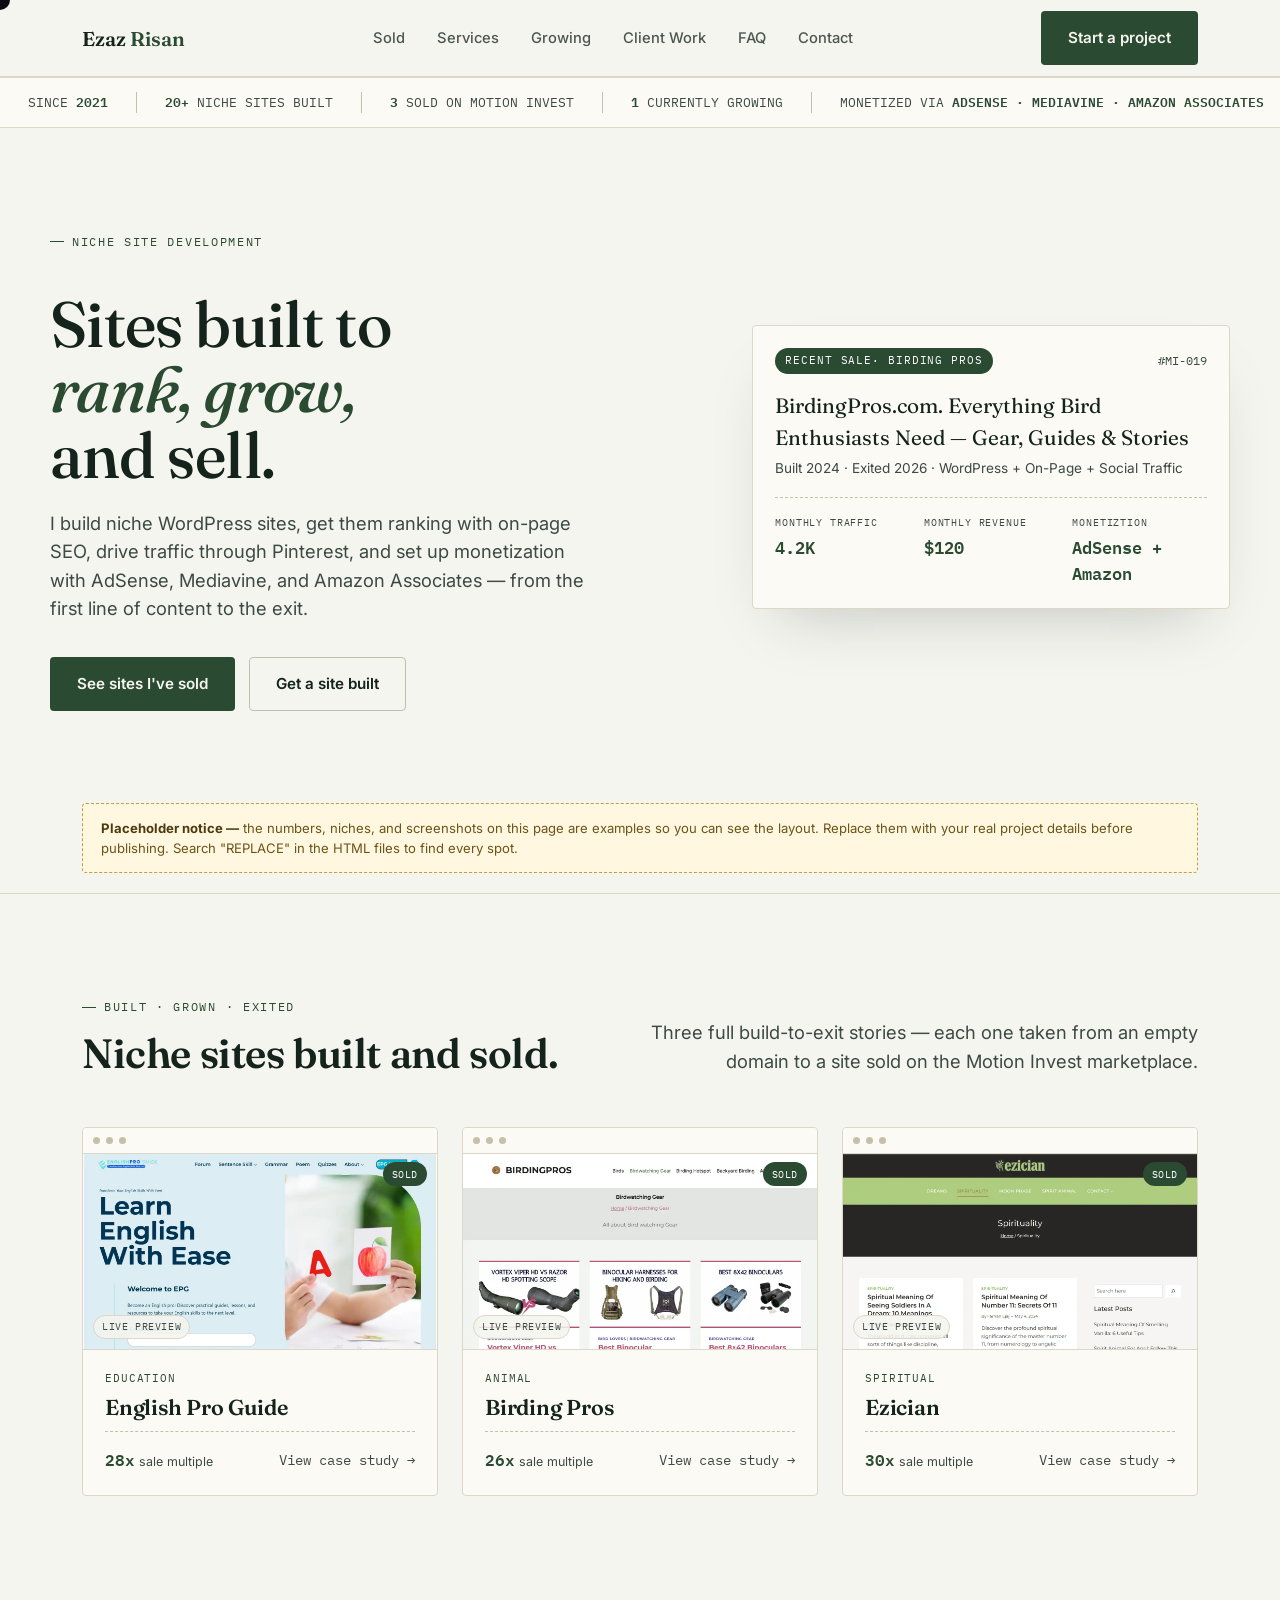
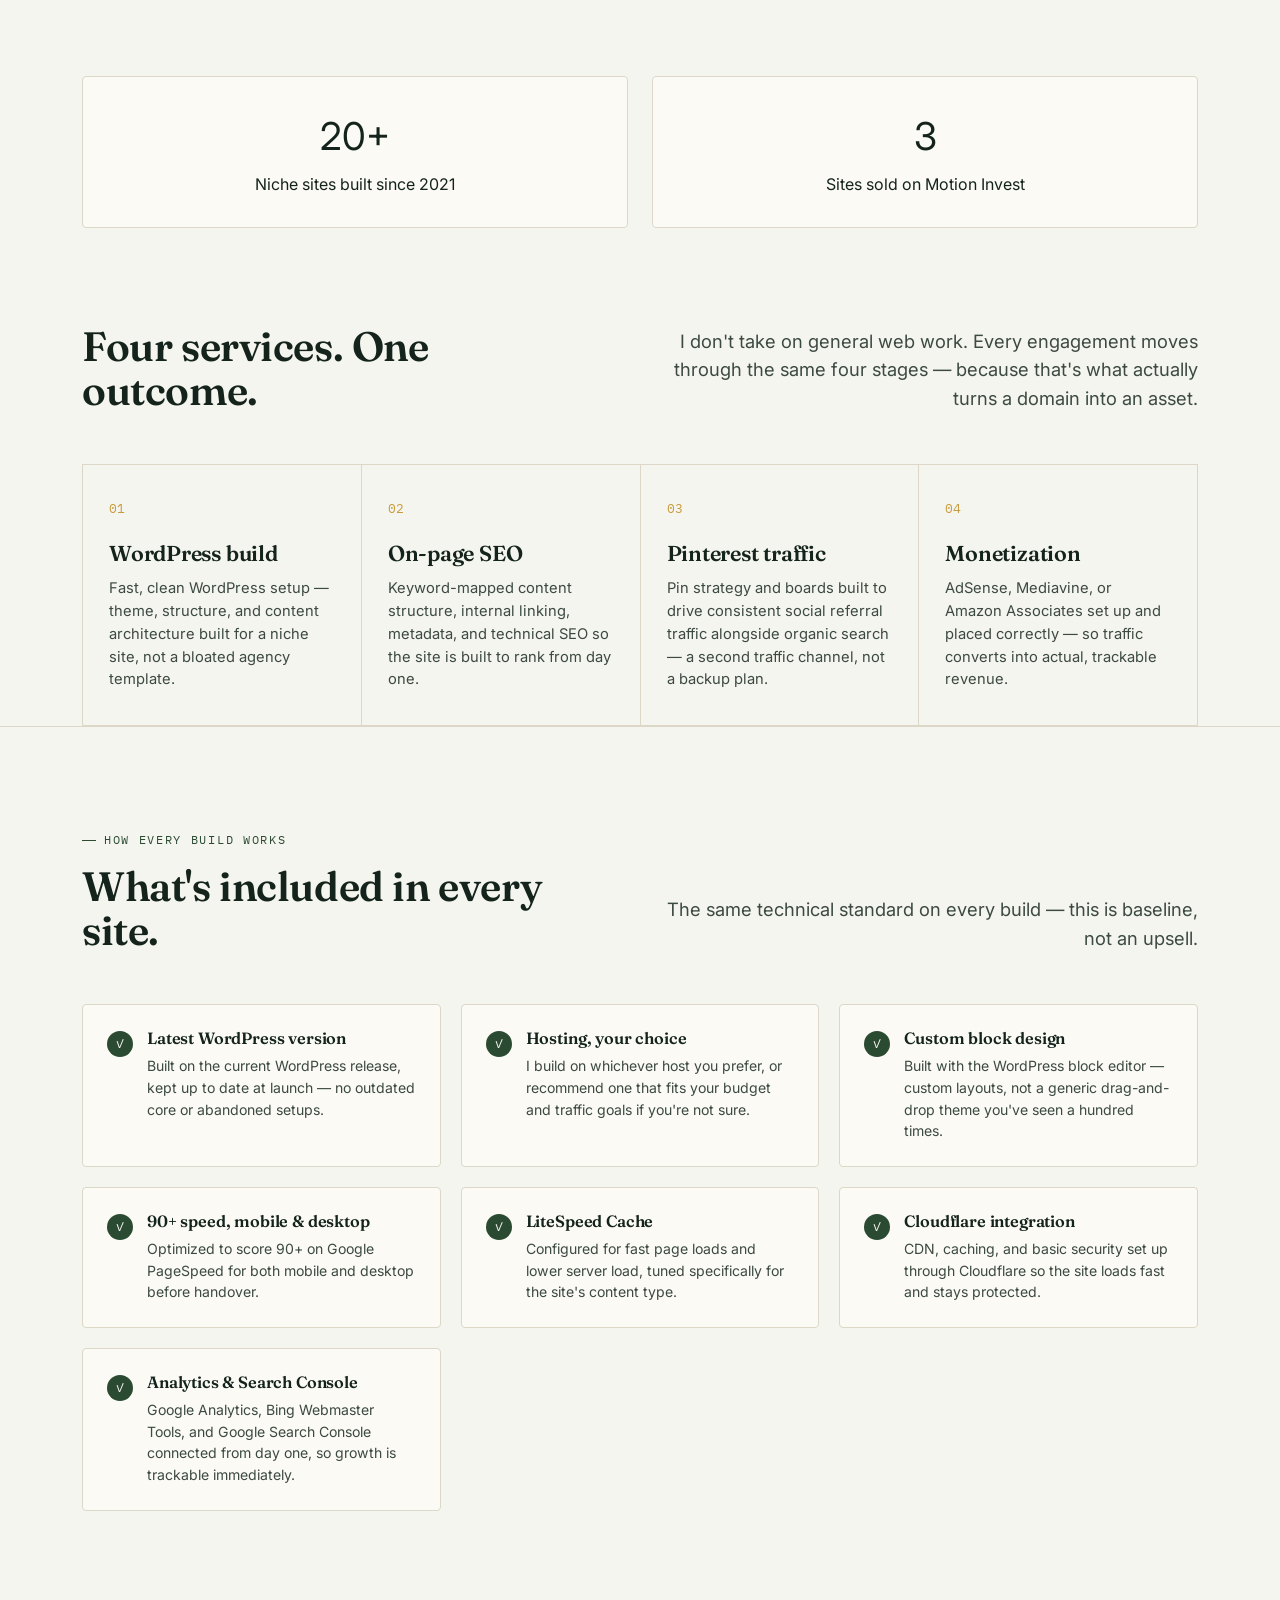
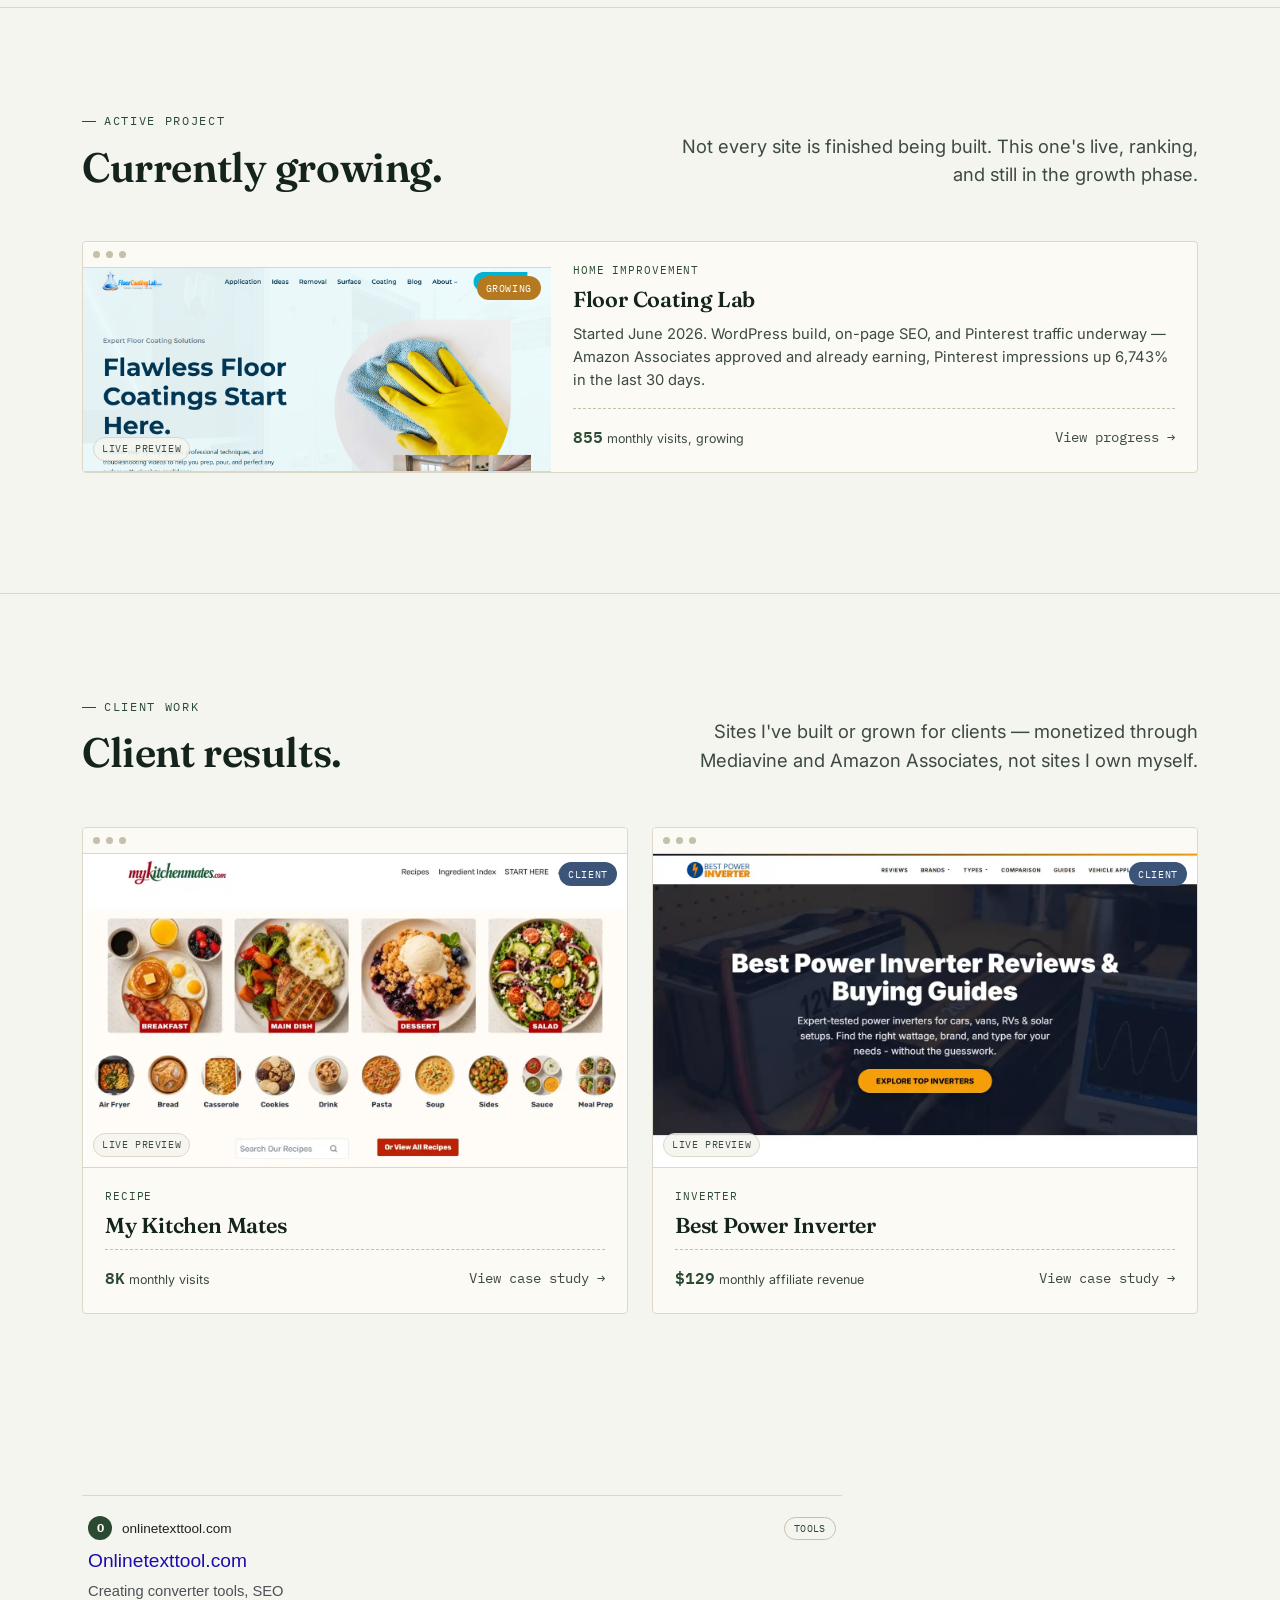
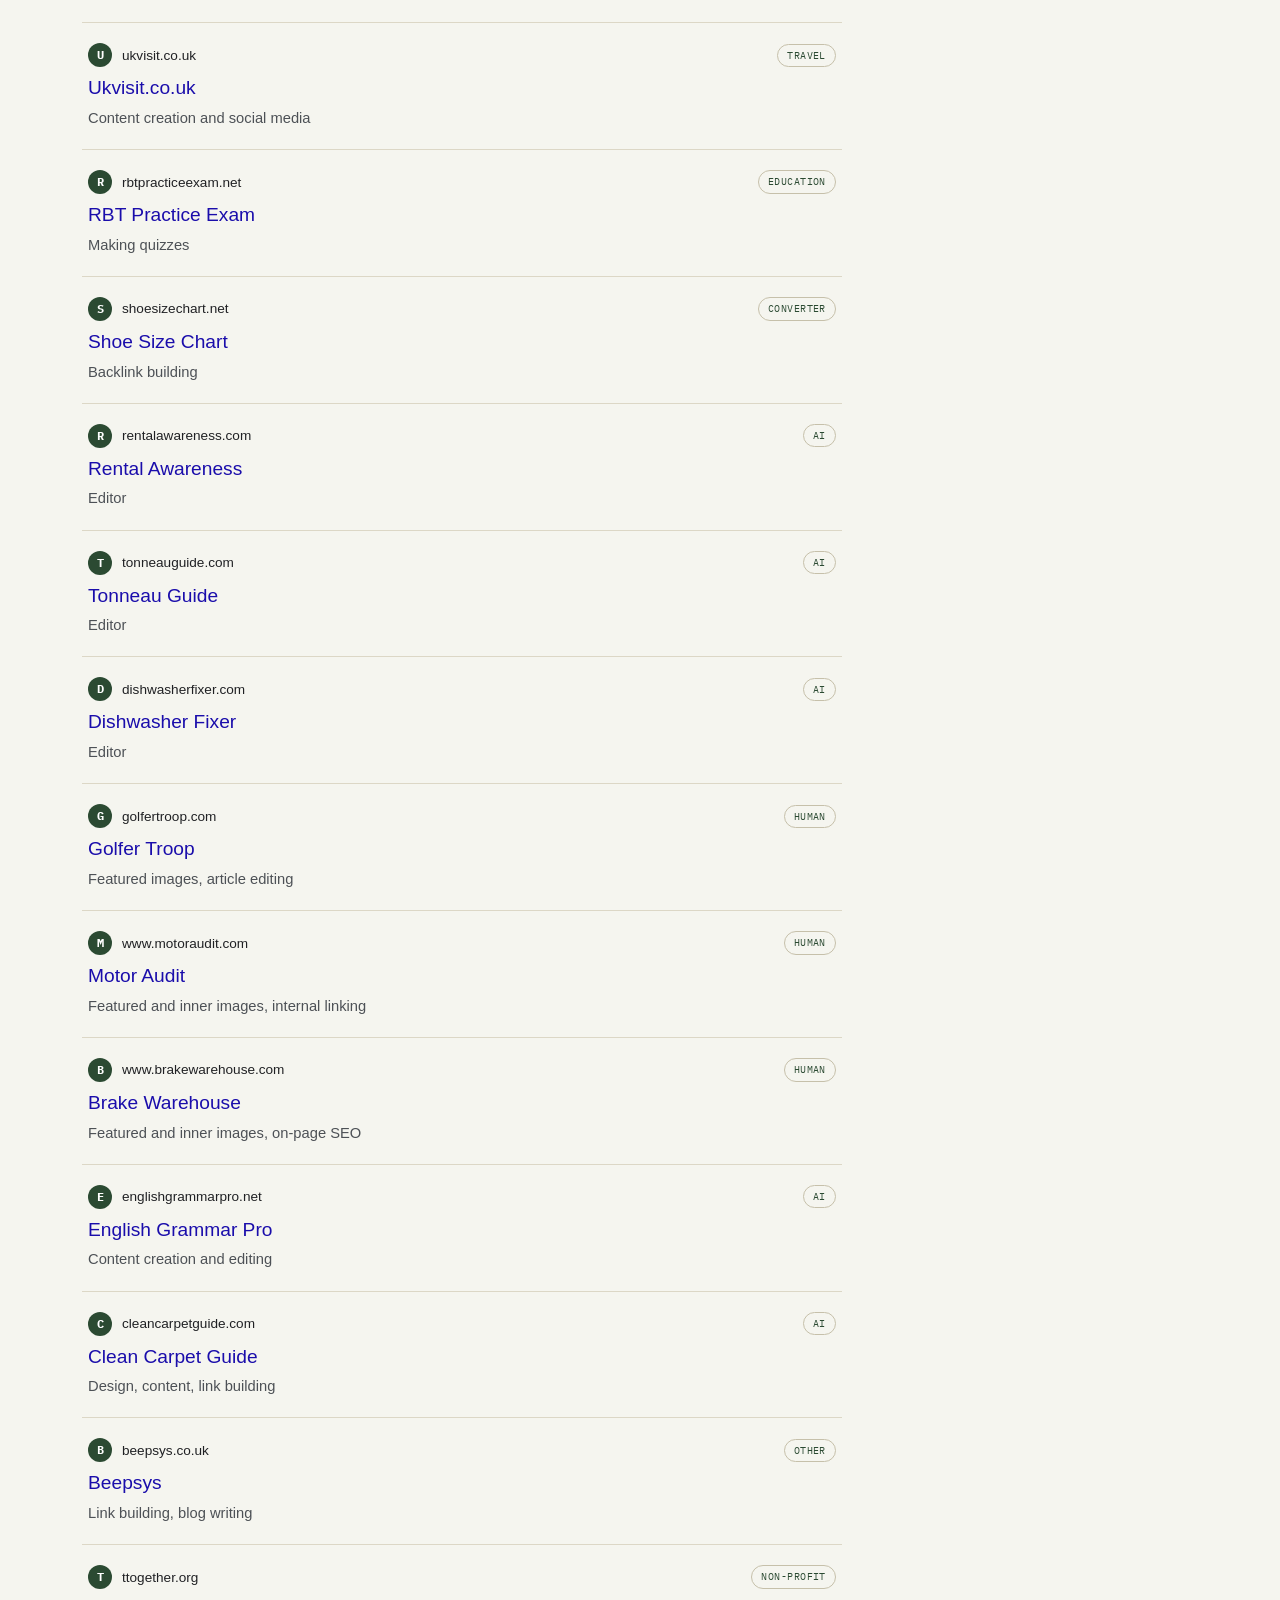
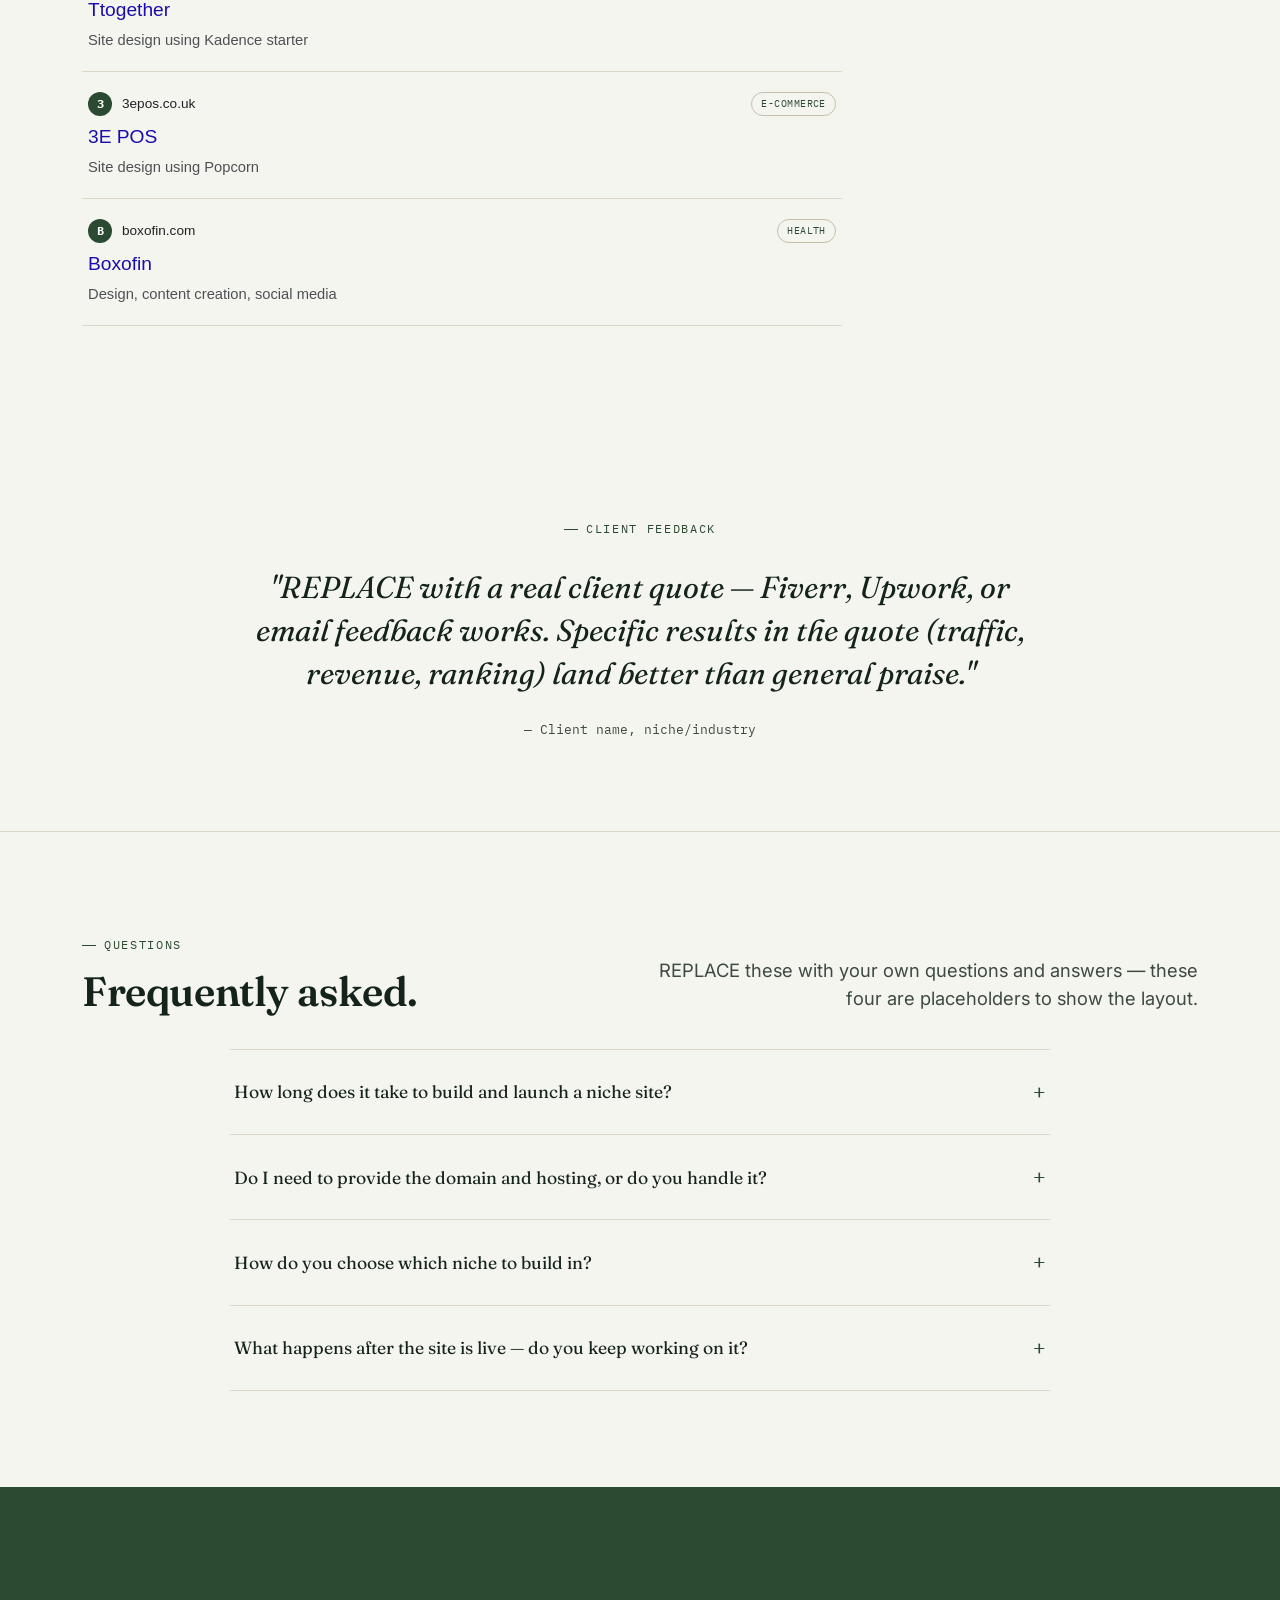
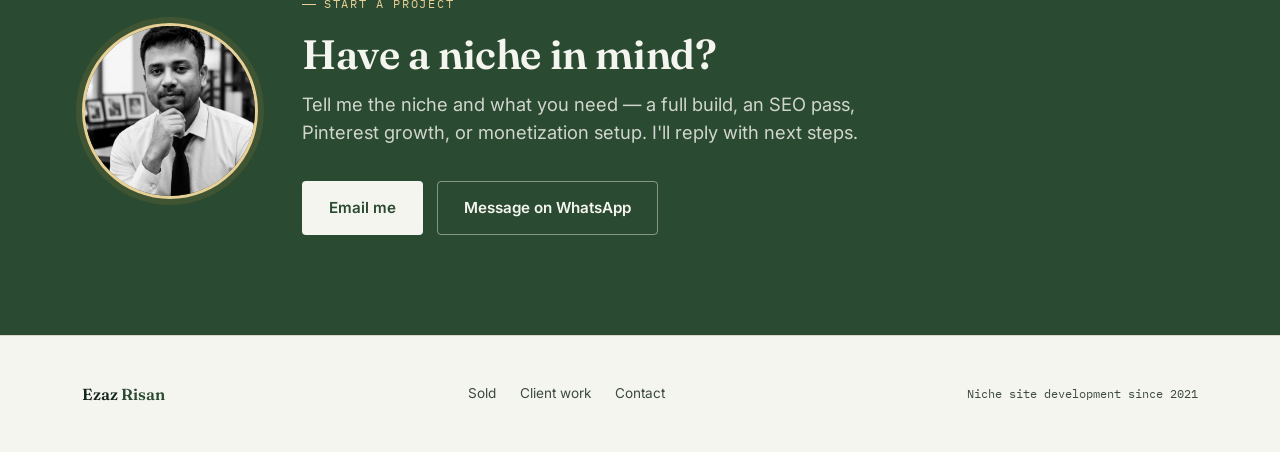
==== commit fcb50662: "Update index.html" ====
--- a/index.html
+++ b/index.html
@@ -969,11 +969,11 @@
 
   <div class="listing-preview reveal in">
     <div class="lp-head">
-      <span class="lp-status">Recent Sale· EPG</span>
-      <span class="lp-id">#MI-018</span>
-    </div>
-    <div class="lp-title">English learning platfrom</div>
-    <div class="lp-niche">Built 2025 · Exited 2026 · WordPress + On-Page + Social Traffic</div>
+      <span class="lp-status">Recent Sale· Birding Pros</span>
+      <span class="lp-id">#MI-019</span>
+    </div>
+    <div class="lp-title">BirdingPros.com. Everything Bird Enthusiasts Need — Gear, Guides & Stories</div>
+    <div class="lp-niche">Built 2024 · Exited 2026 · WordPress + On-Page + Social Traffic</div>
     <div class="lp-grid">
       <div class="lp-stat">
         <div class="lp-label">Monthly traffic</div>
@@ -981,11 +981,11 @@
       </div>
       <div class="lp-stat">
         <div class="lp-label">Monthly revenue</div>
-        <div class="lp-value">$82</div>
+        <div class="lp-value">$120</div>
       </div>
       <div class="lp-stat">
         <div class="lp-label">Monetiztion</div>
-        <div class="lp-value">AdSense + Amazon Affiliate</div>
+        <div class="lp-value">AdSense + Amazon</div>
       </div>
     </div>
   </div>
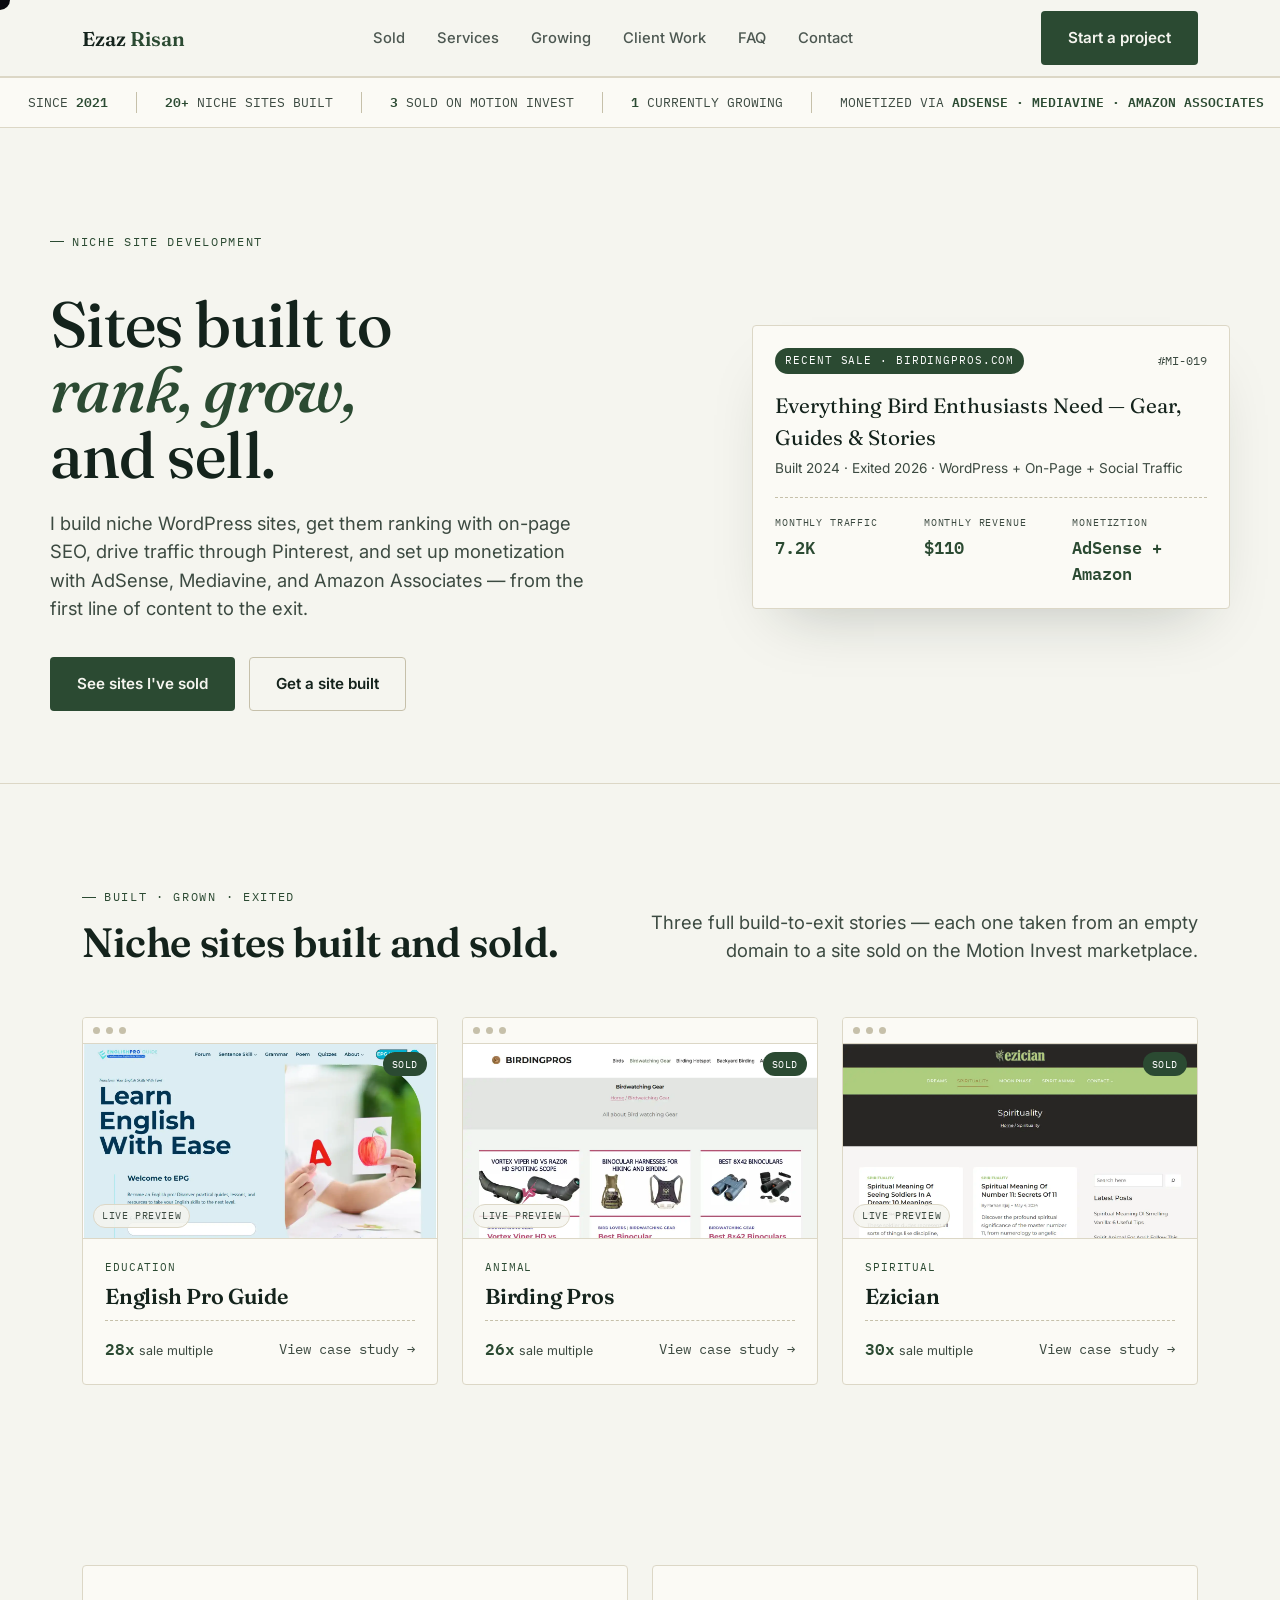
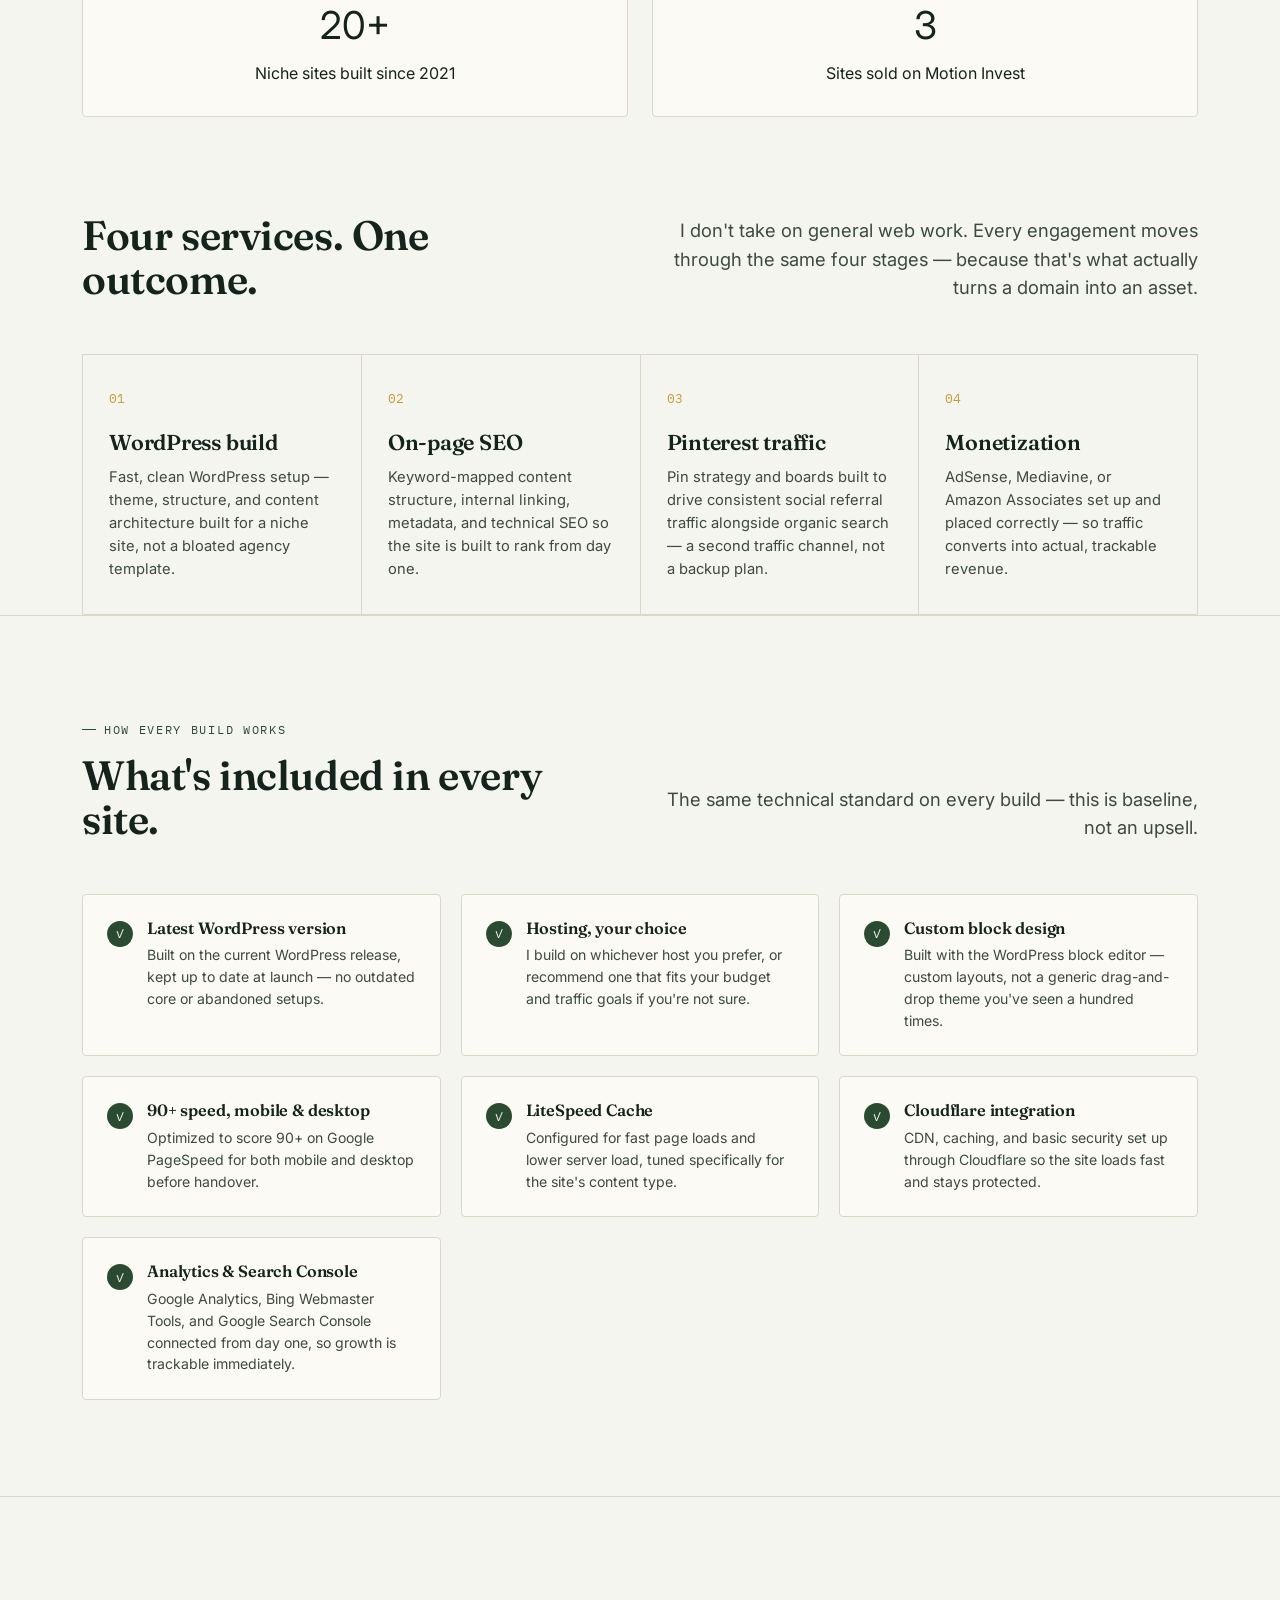
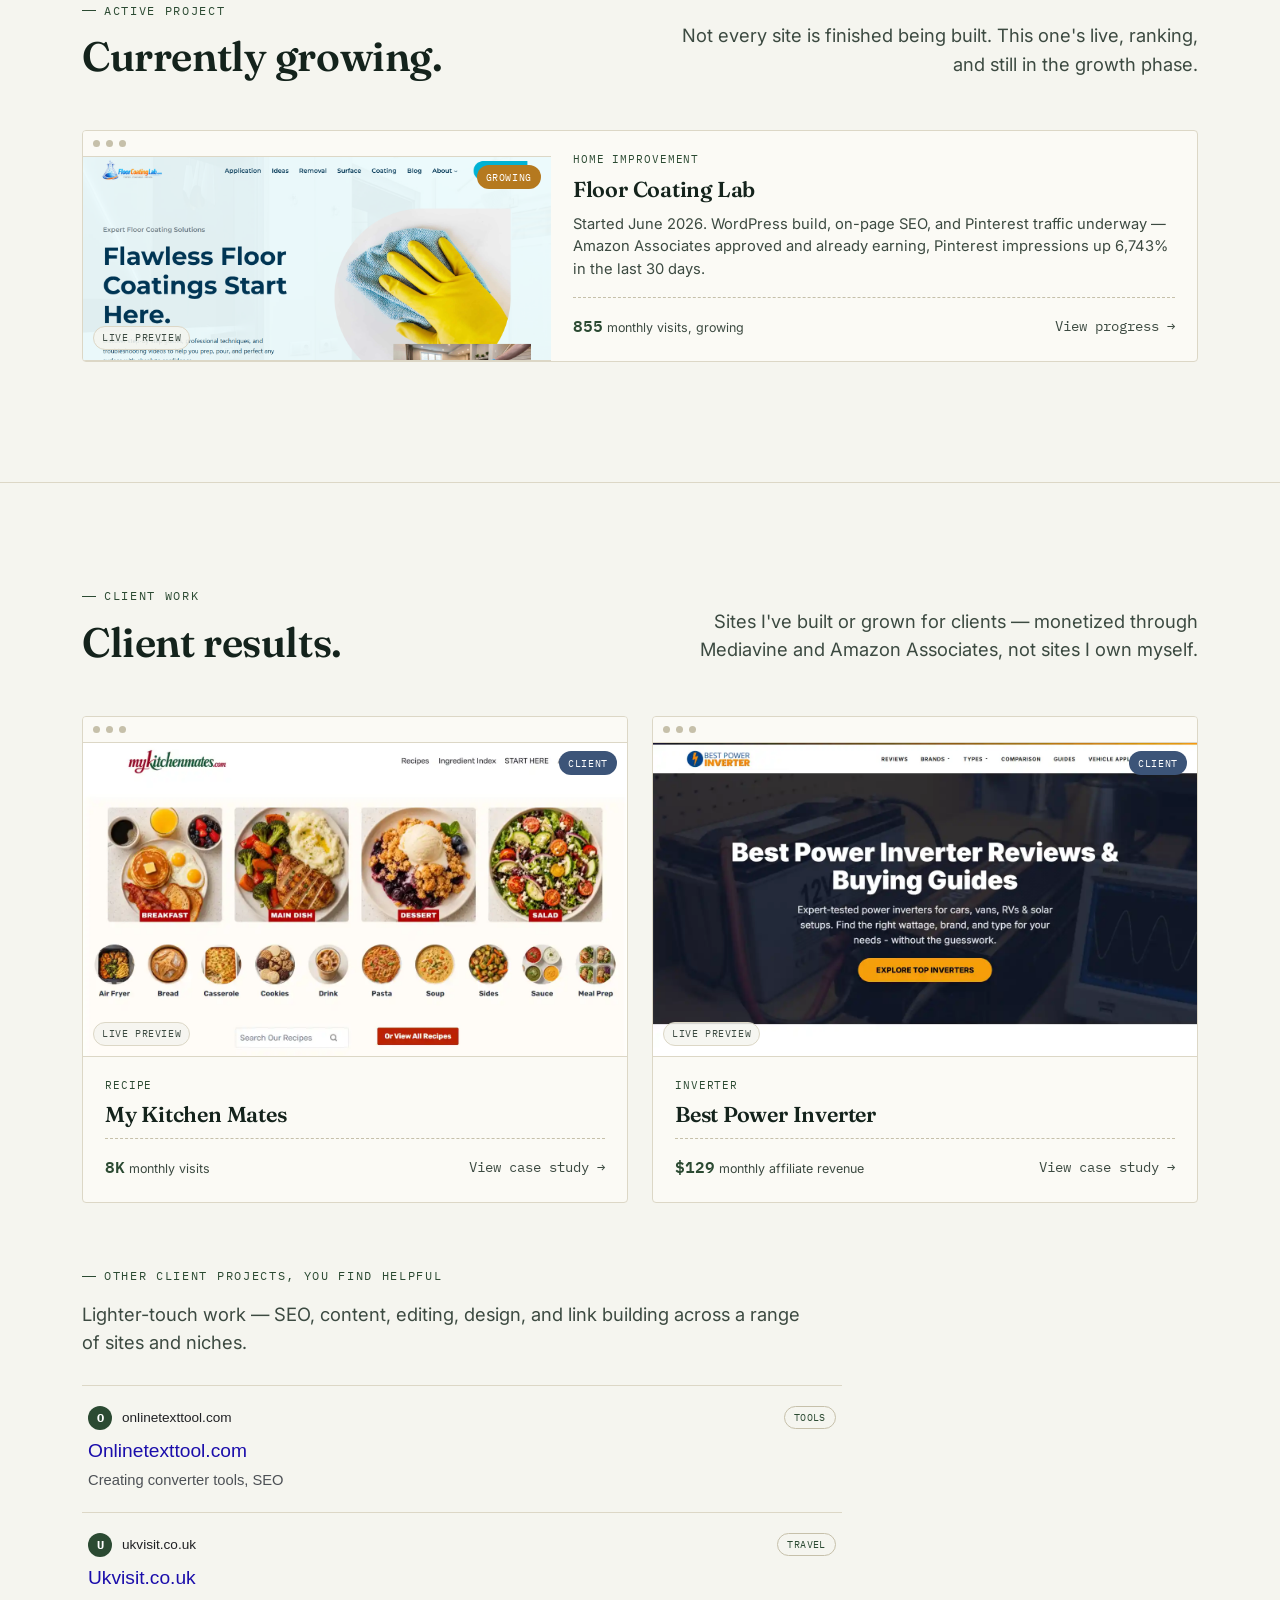
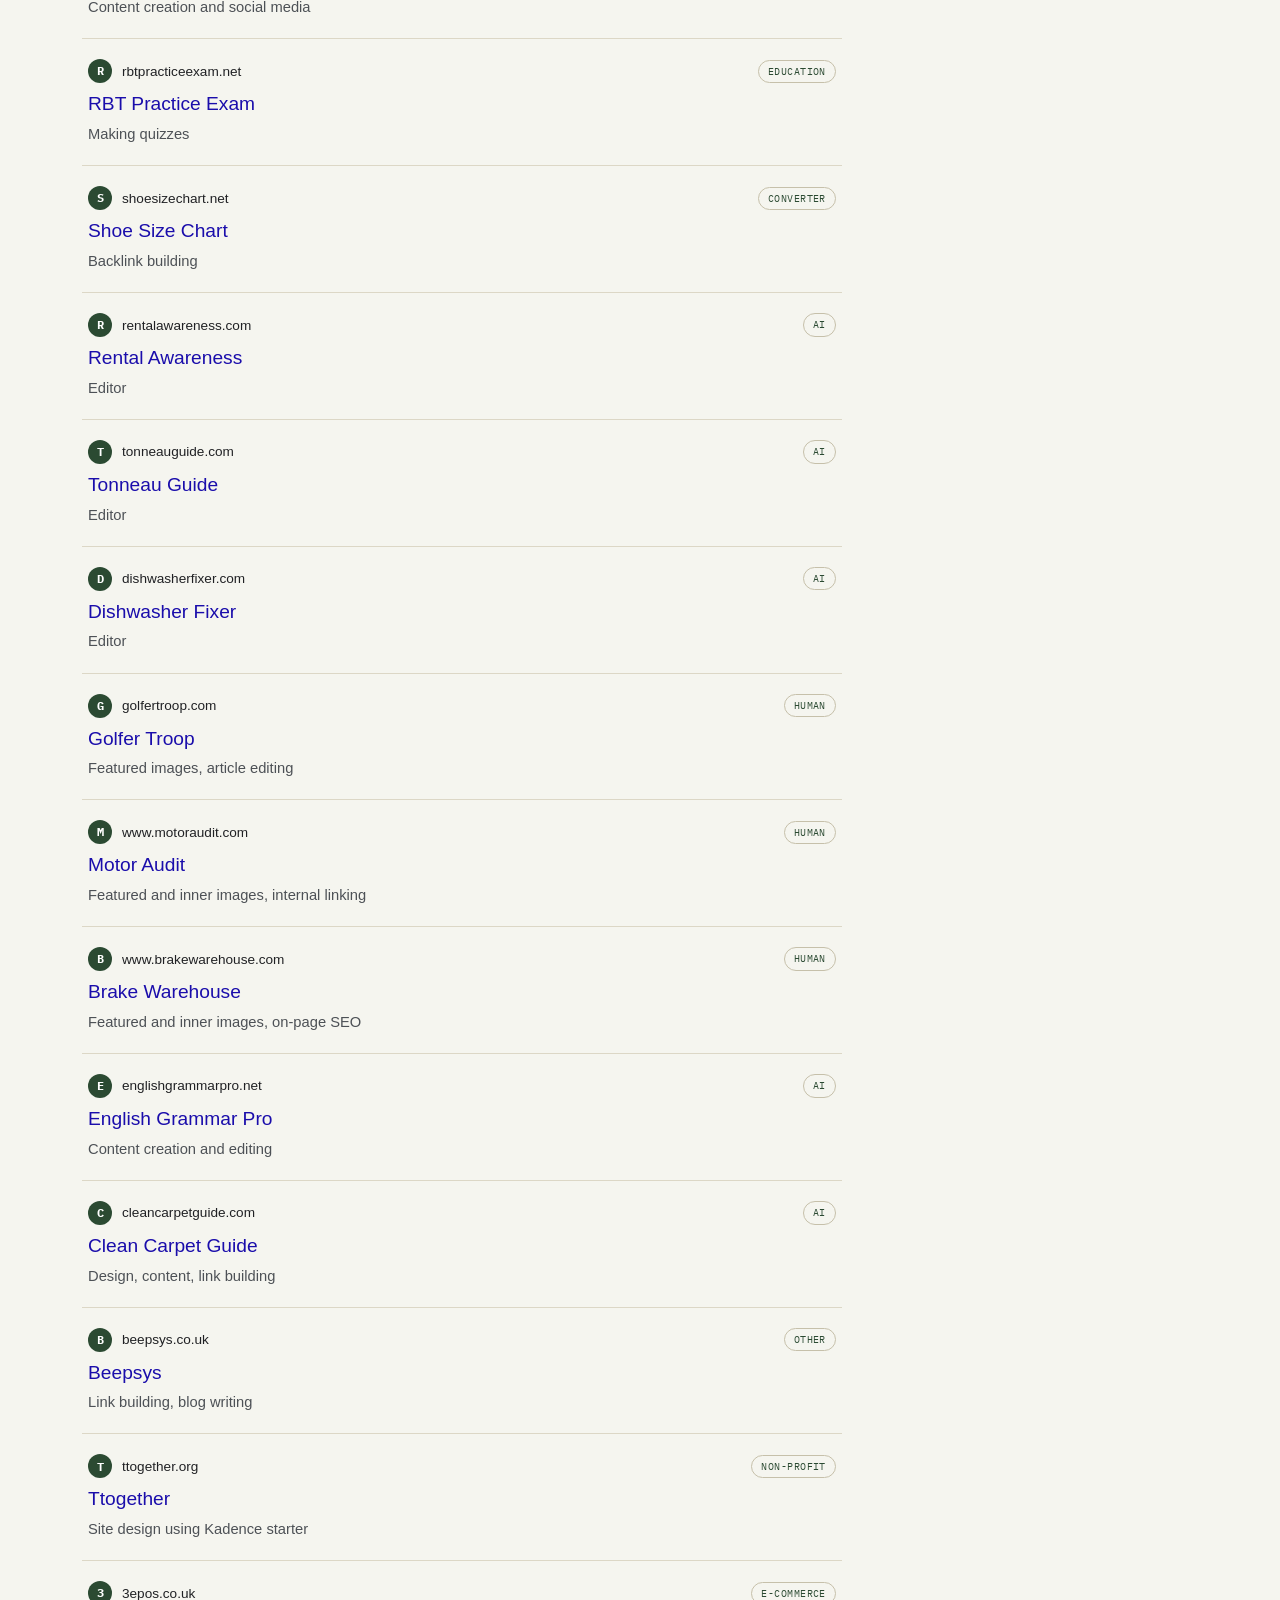
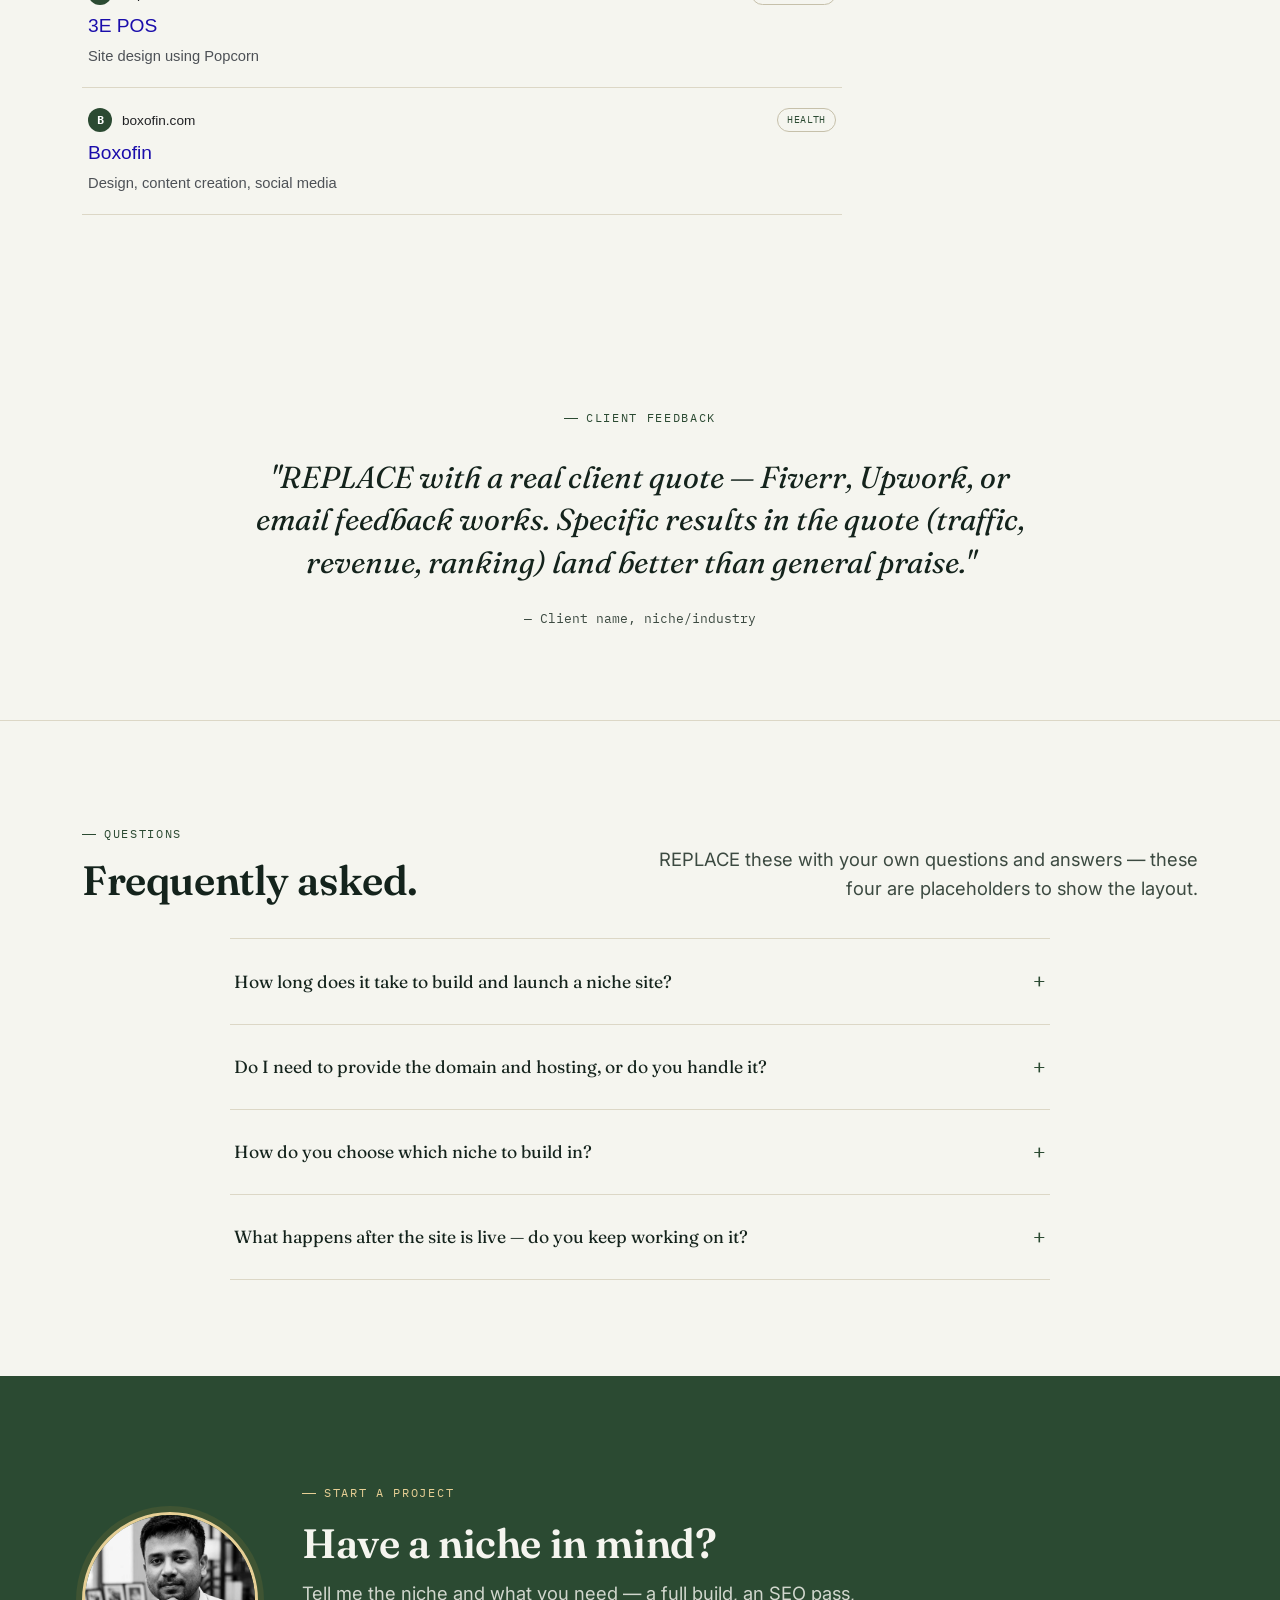
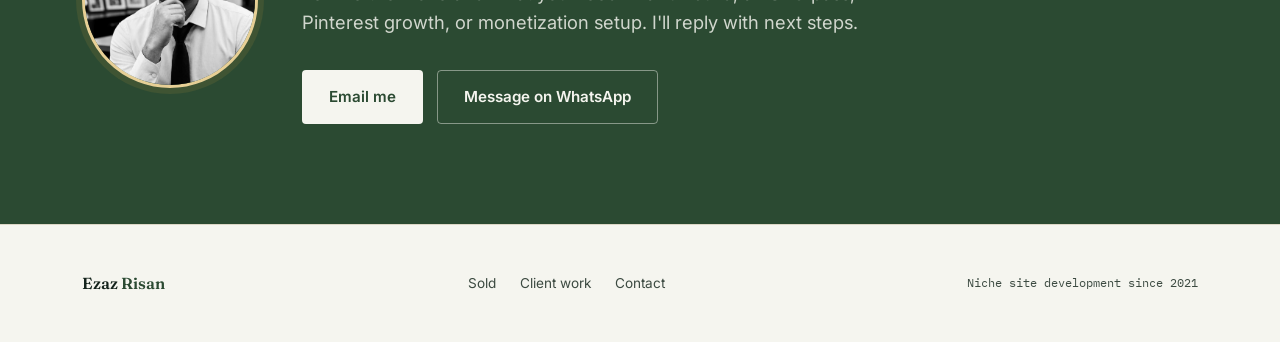
==== commit 354a65e0: "Update index.html" ====
--- a/index.html
+++ b/index.html
@@ -969,19 +969,19 @@
 
   <div class="listing-preview reveal in">
     <div class="lp-head">
-      <span class="lp-status">Recent Sale· Birding Pros</span>
+      <span class="lp-status">Recent Sale · BirdingPros.Com</span>
       <span class="lp-id">#MI-019</span>
     </div>
-    <div class="lp-title">BirdingPros.com. Everything Bird Enthusiasts Need — Gear, Guides & Stories</div>
+    <div class="lp-title">Everything Bird Enthusiasts Need — Gear, Guides & Stories</div>
     <div class="lp-niche">Built 2024 · Exited 2026 · WordPress + On-Page + Social Traffic</div>
     <div class="lp-grid">
       <div class="lp-stat">
         <div class="lp-label">Monthly traffic</div>
-        <div class="lp-value">4.2K</div>
+        <div class="lp-value">7.2K</div>
       </div>
       <div class="lp-stat">
         <div class="lp-label">Monthly revenue</div>
-        <div class="lp-value">$120</div>
+        <div class="lp-value">$110</div>
       </div>
       <div class="lp-stat">
         <div class="lp-label">Monetiztion</div>
@@ -991,11 +991,6 @@
   </div>
 </header>
 
-<div class="wrap">
-  <div class="build-note">
-    <strong>Placeholder notice —</strong> the numbers, niches, and screenshots on this page are examples so you can see the layout. Replace them with your real project details before publishing. Search "REPLACE" in the HTML files to find every spot.
-  </div>
-</div>
 
 <!-- ============ SOLD ON MOTION INVEST ============ -->
 <section class="section" id="sold">
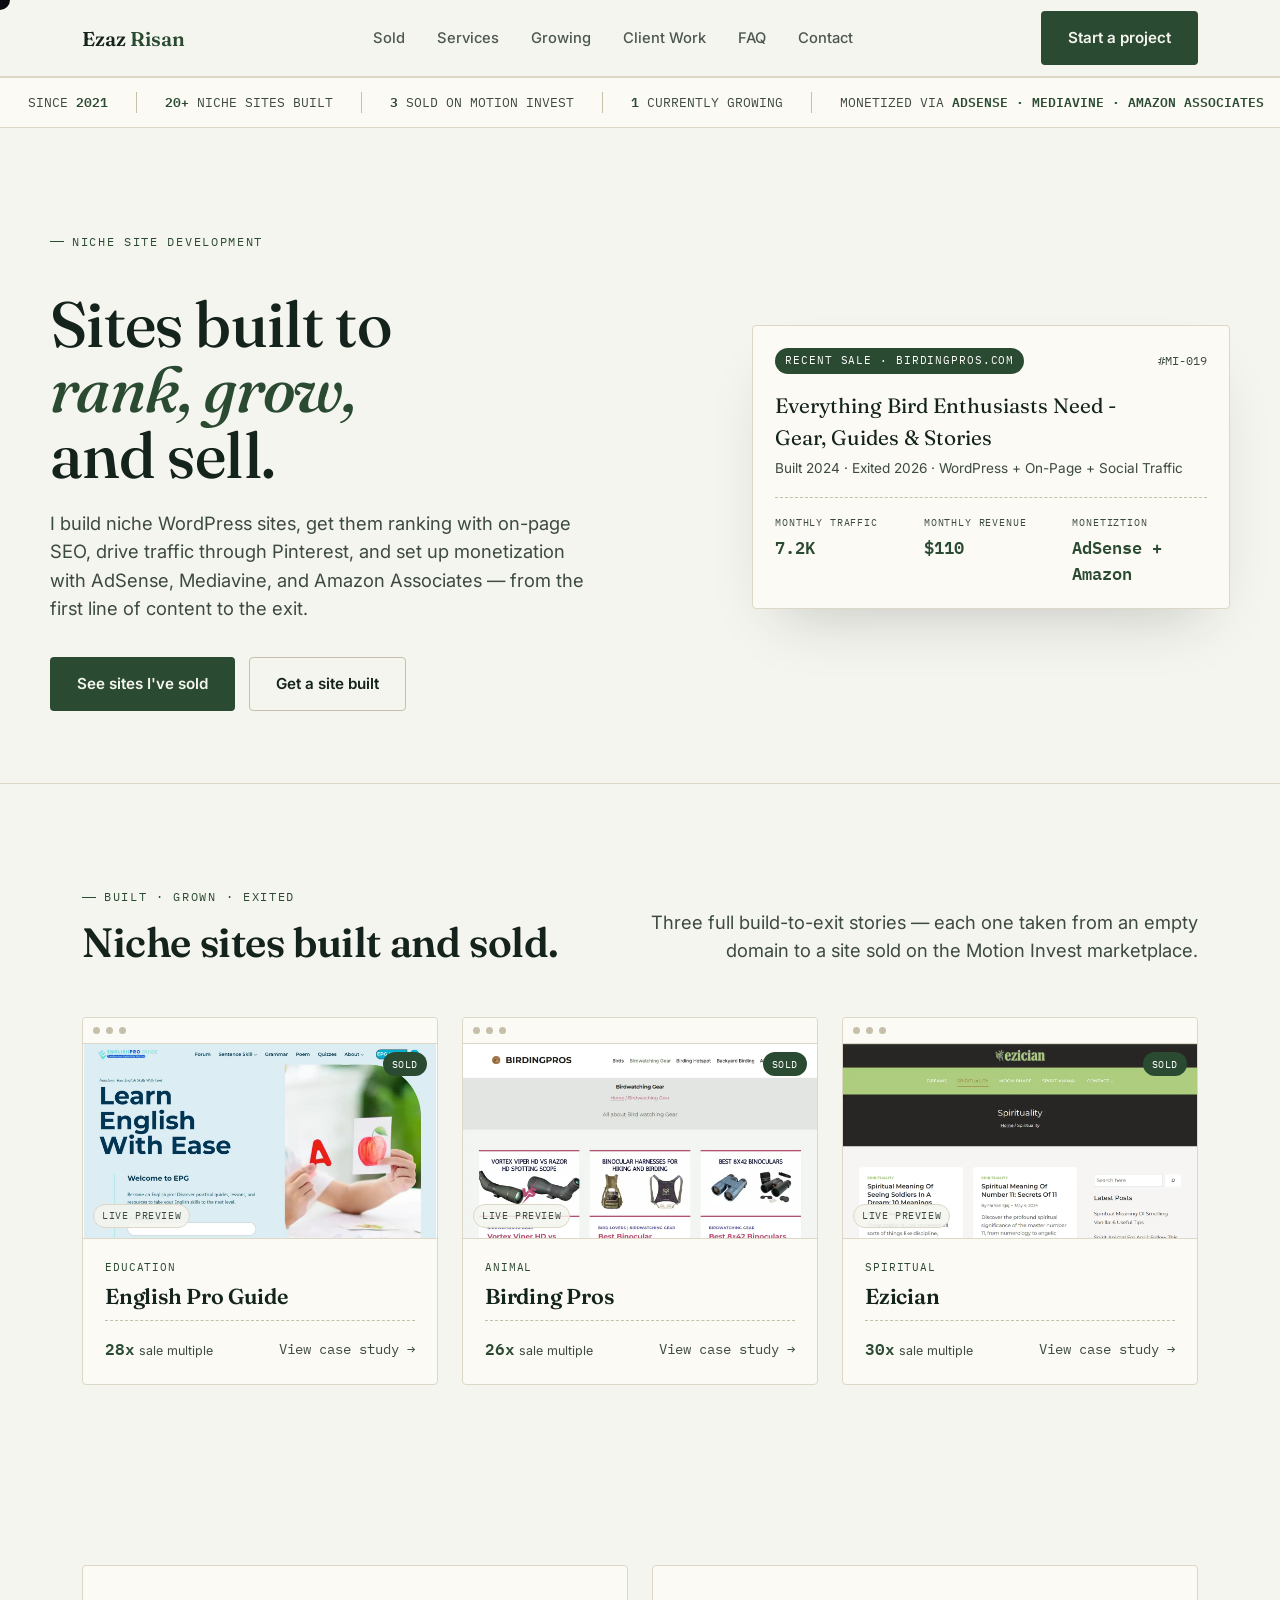
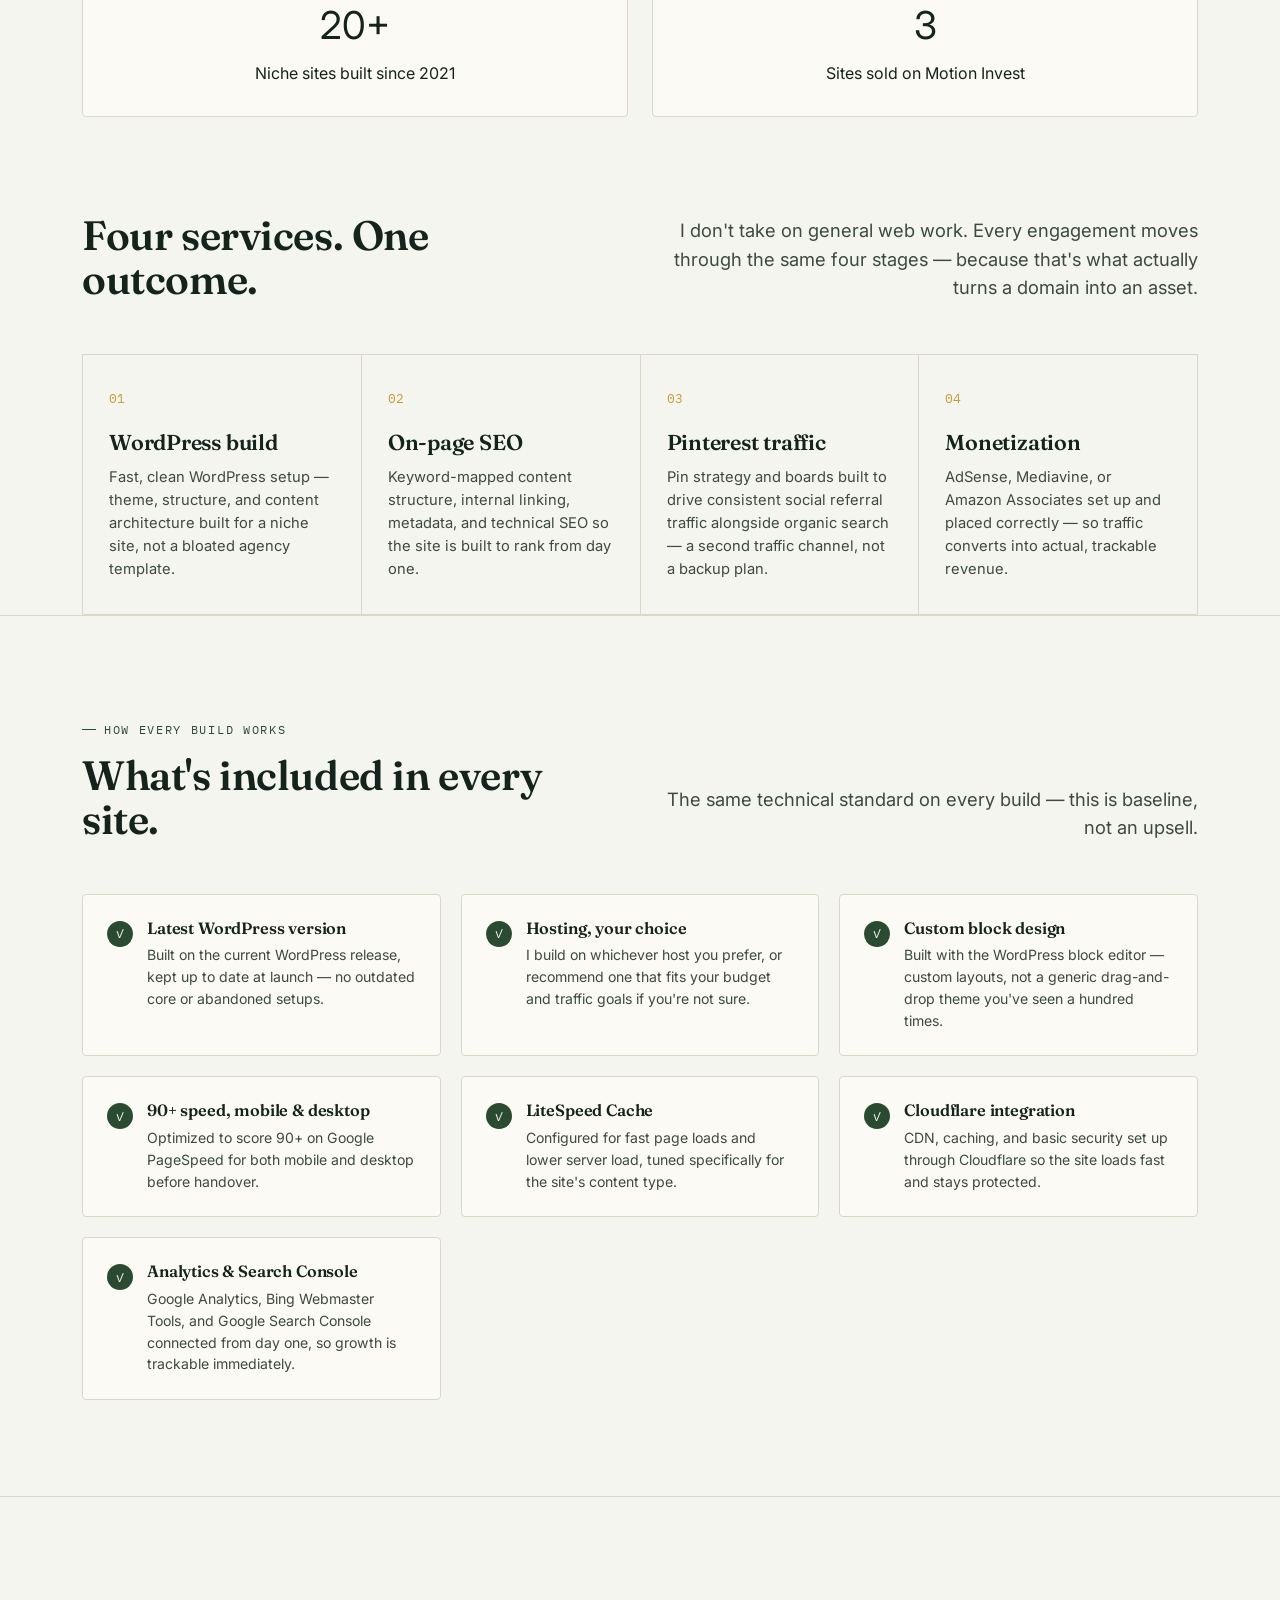
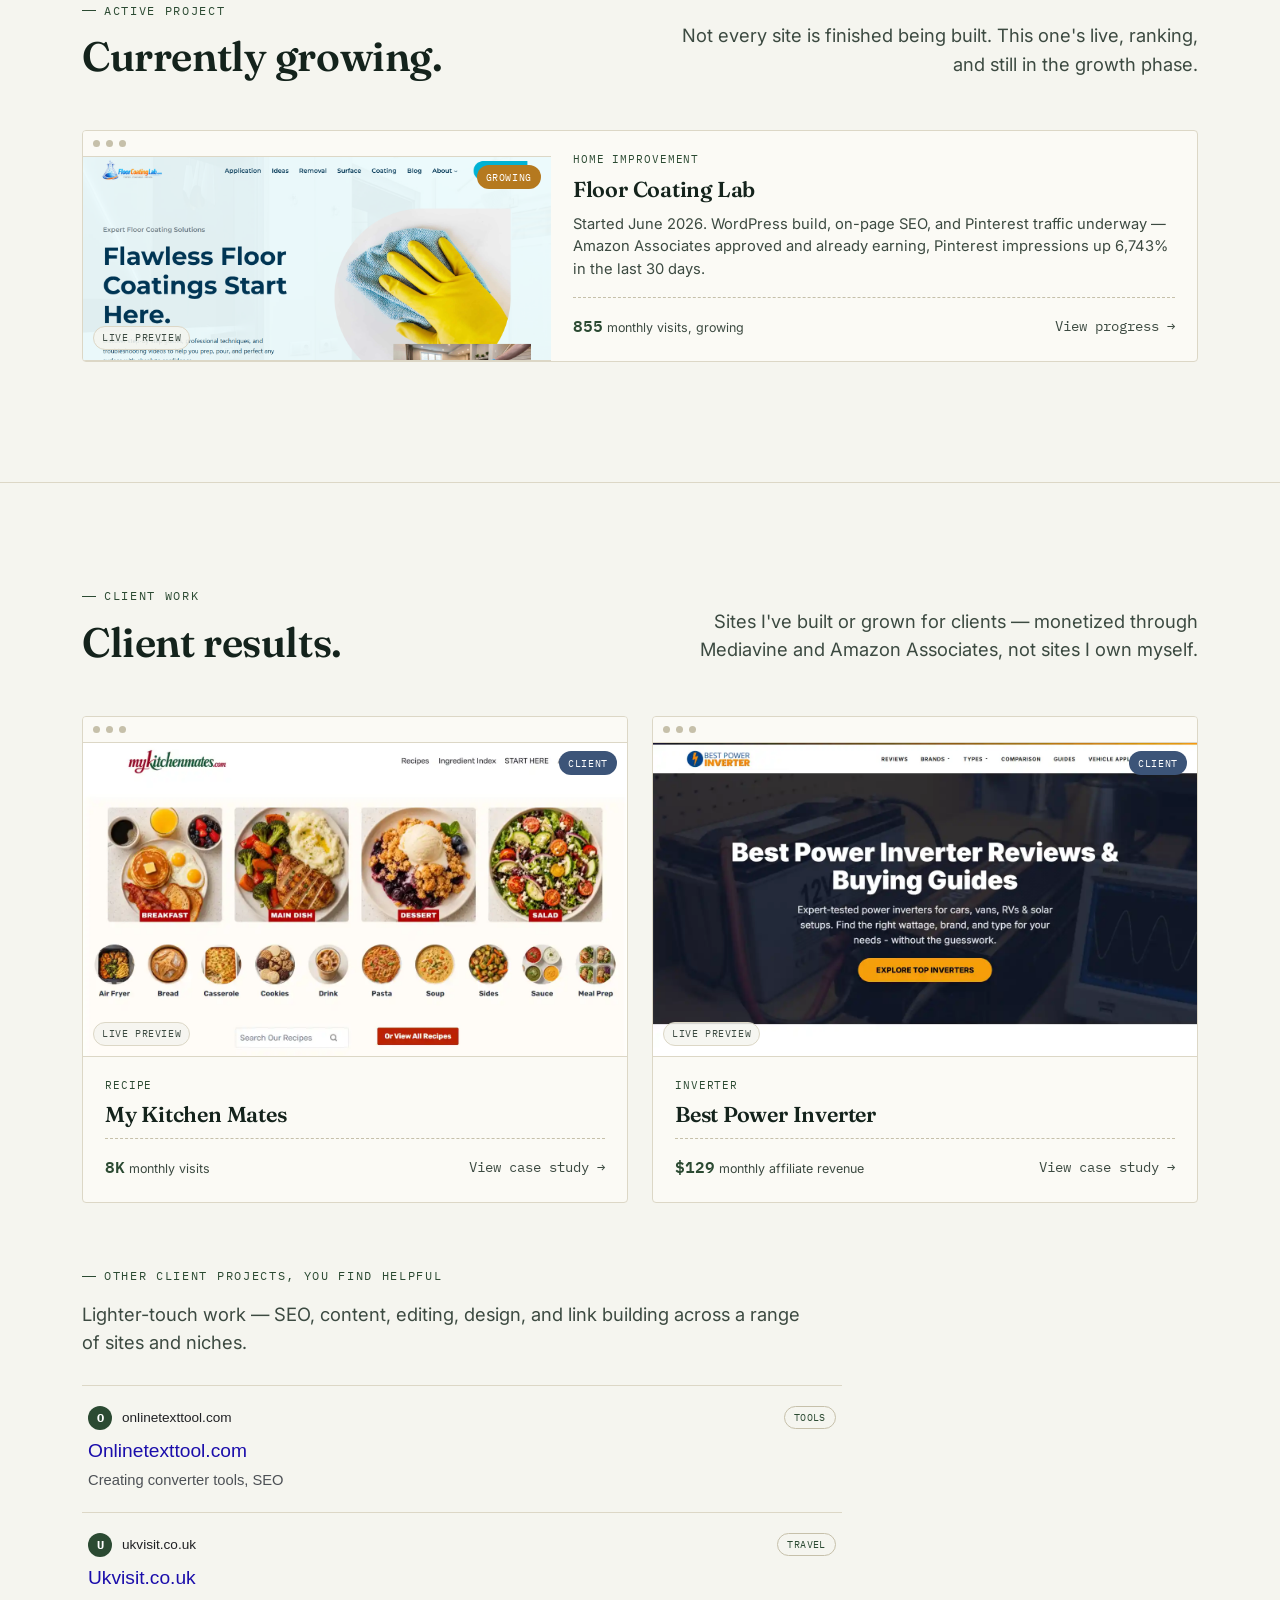
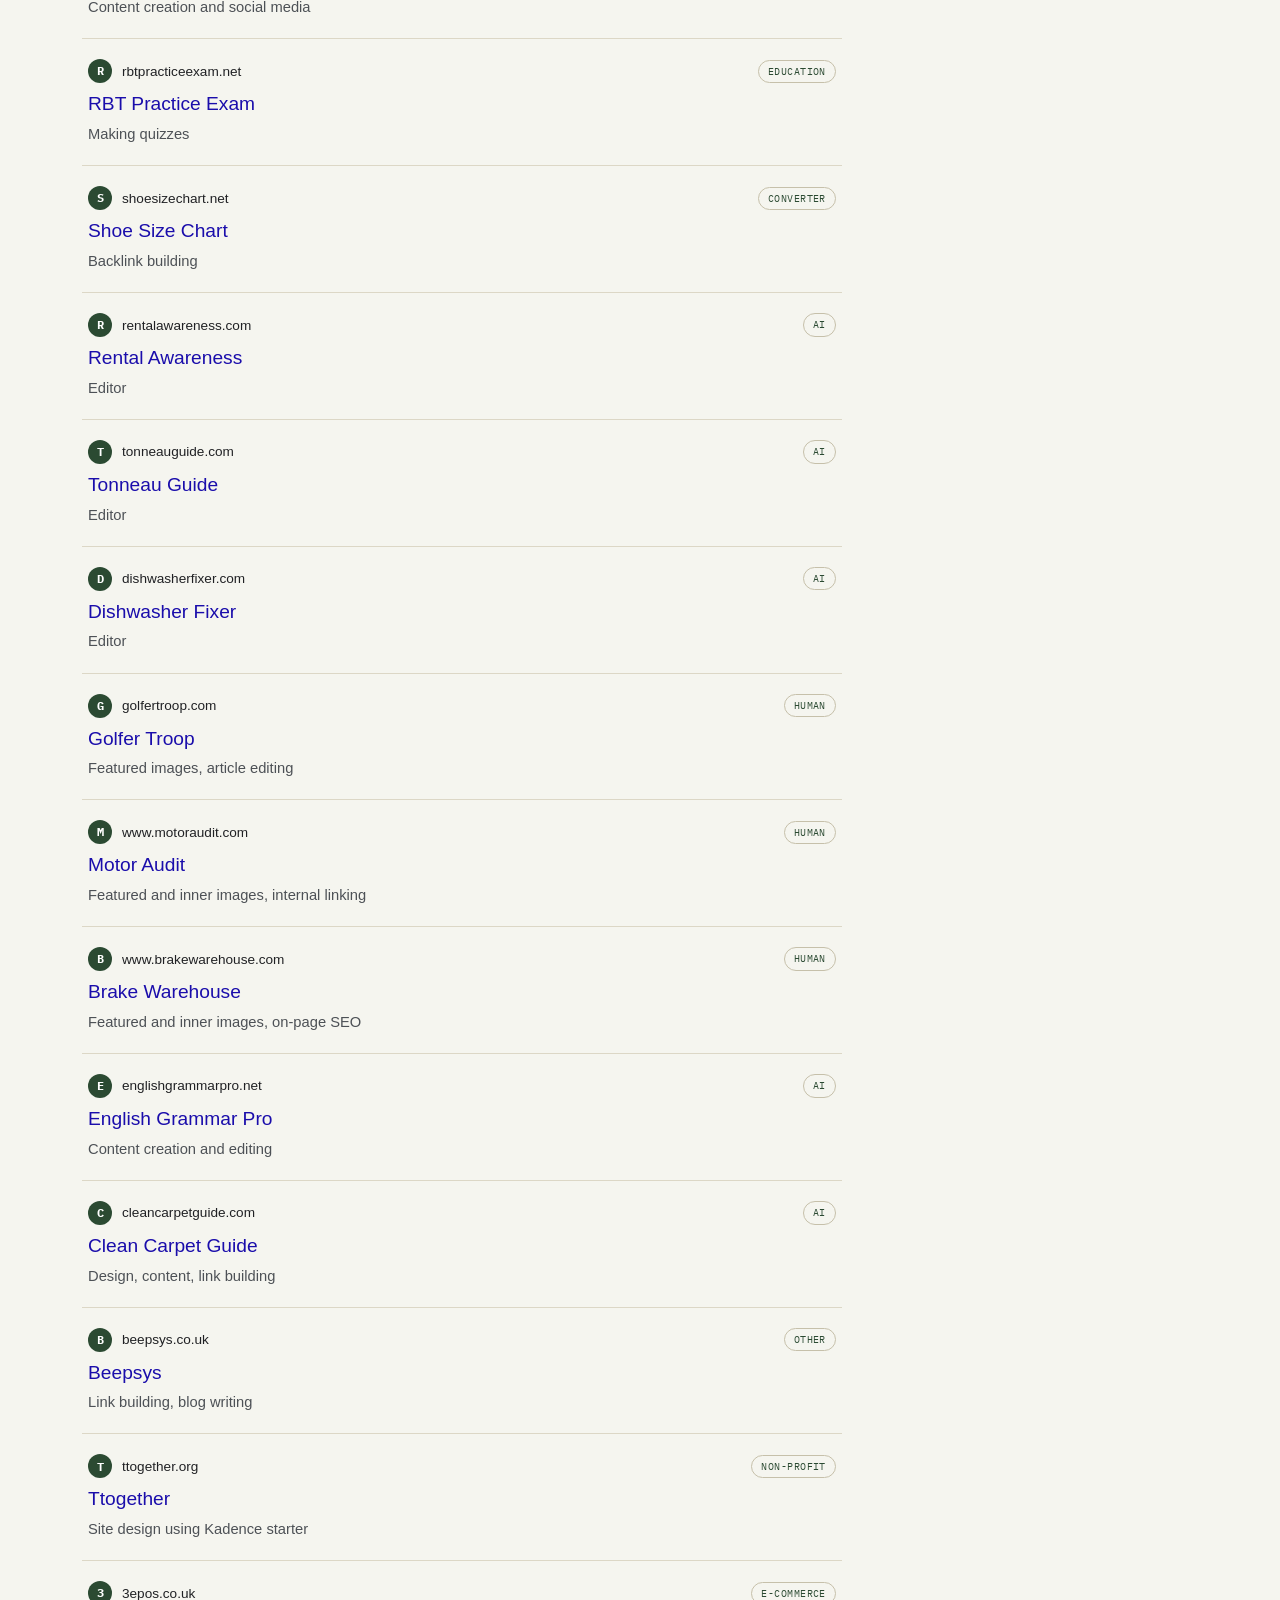
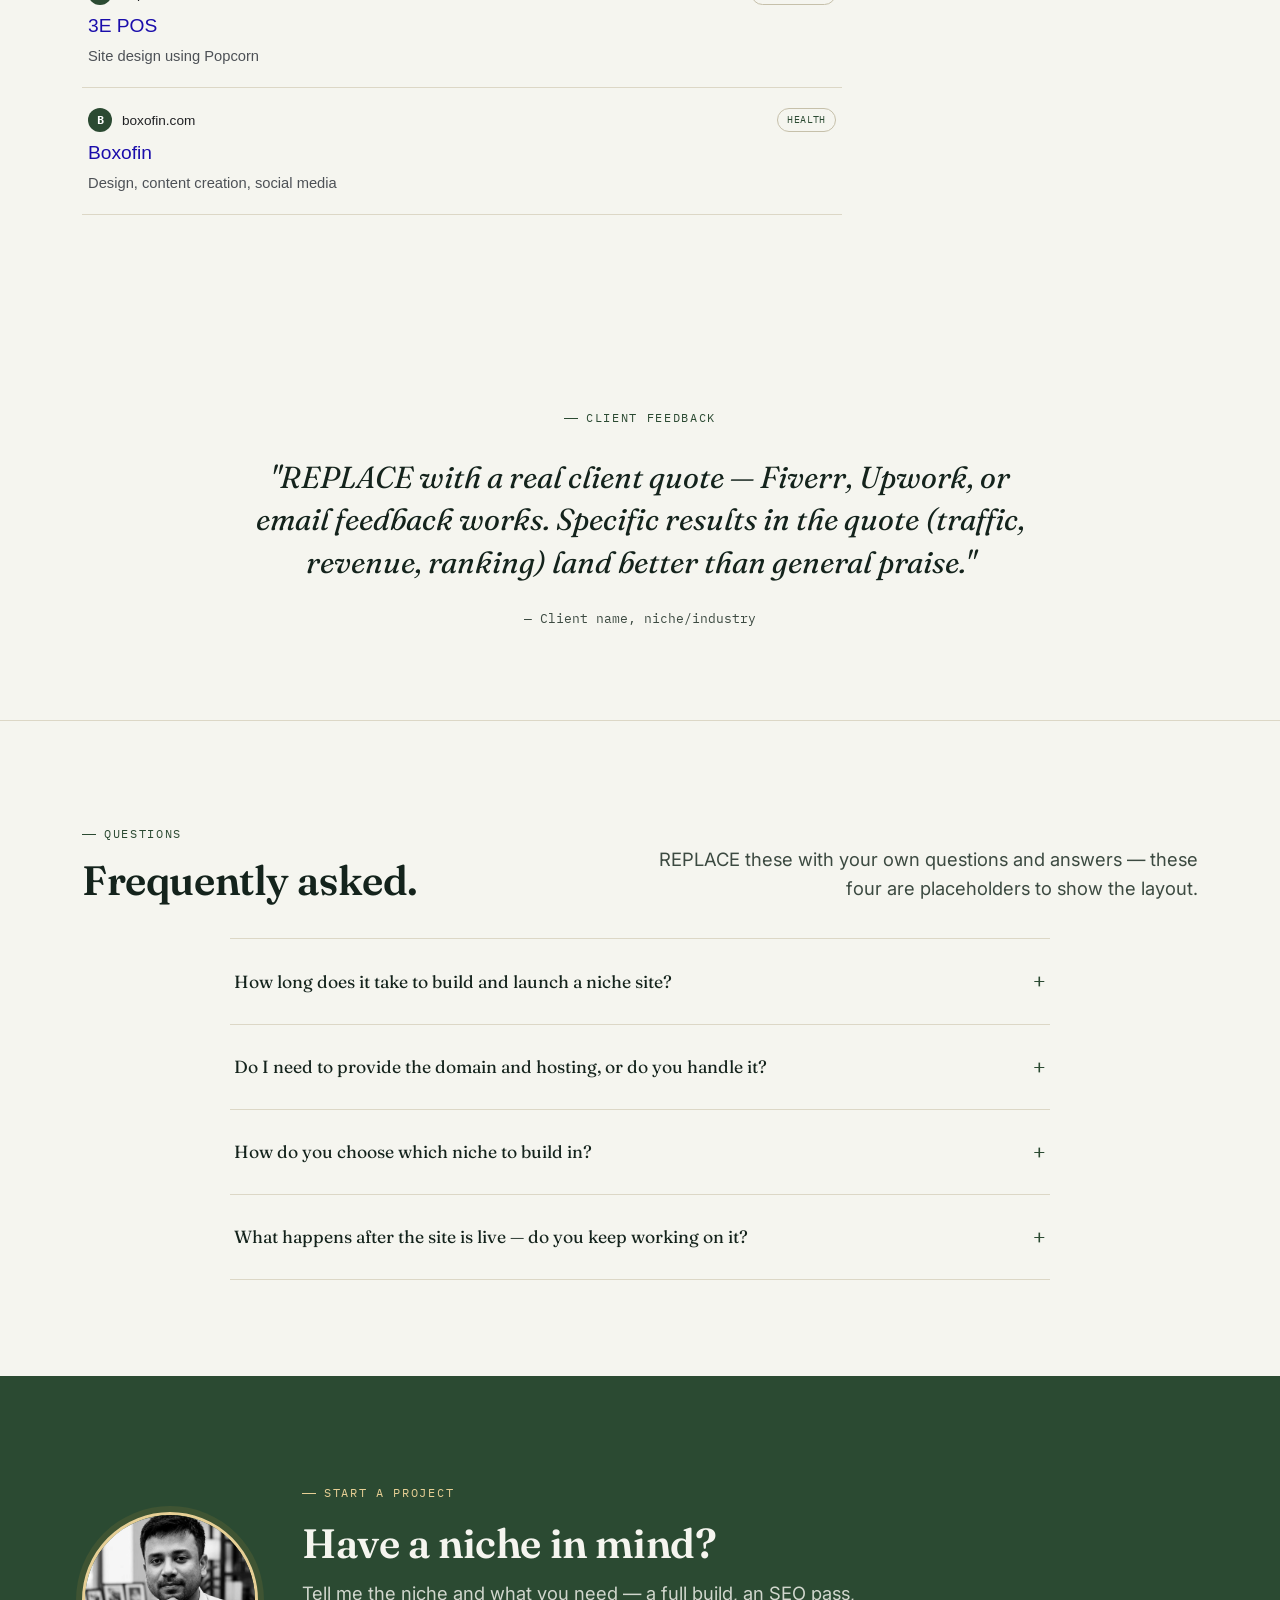
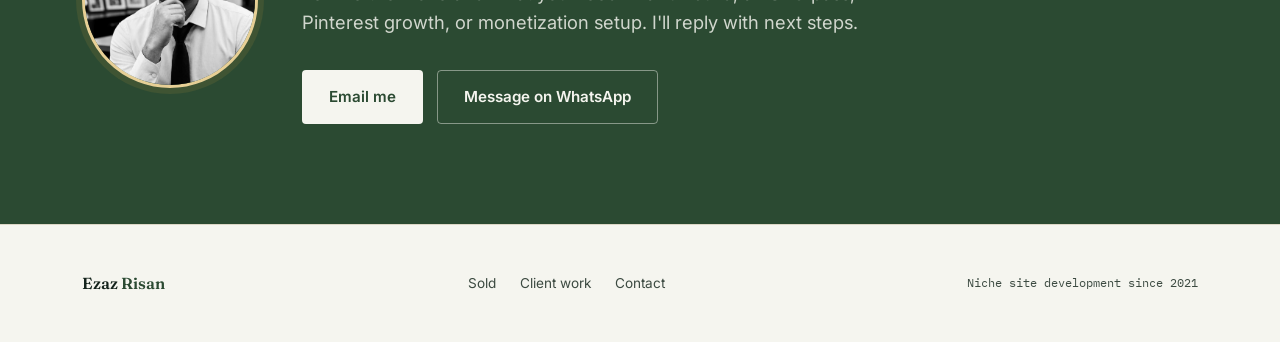
==== commit c3532fcf: "Update index.html" ====
--- a/index.html
+++ b/index.html
@@ -972,7 +972,8 @@
       <span class="lp-status">Recent Sale · BirdingPros.Com</span>
       <span class="lp-id">#MI-019</span>
     </div>
-    <div class="lp-title">Everything Bird Enthusiasts Need — Gear, Guides & Stories</div>
+    <div class="lp-title">Everything Bird Enthusiasts Need -
+       <p></p>Gear, Guides & Stories</p></div>
     <div class="lp-niche">Built 2024 · Exited 2026 · WordPress + On-Page + Social Traffic</div>
     <div class="lp-grid">
       <div class="lp-stat">
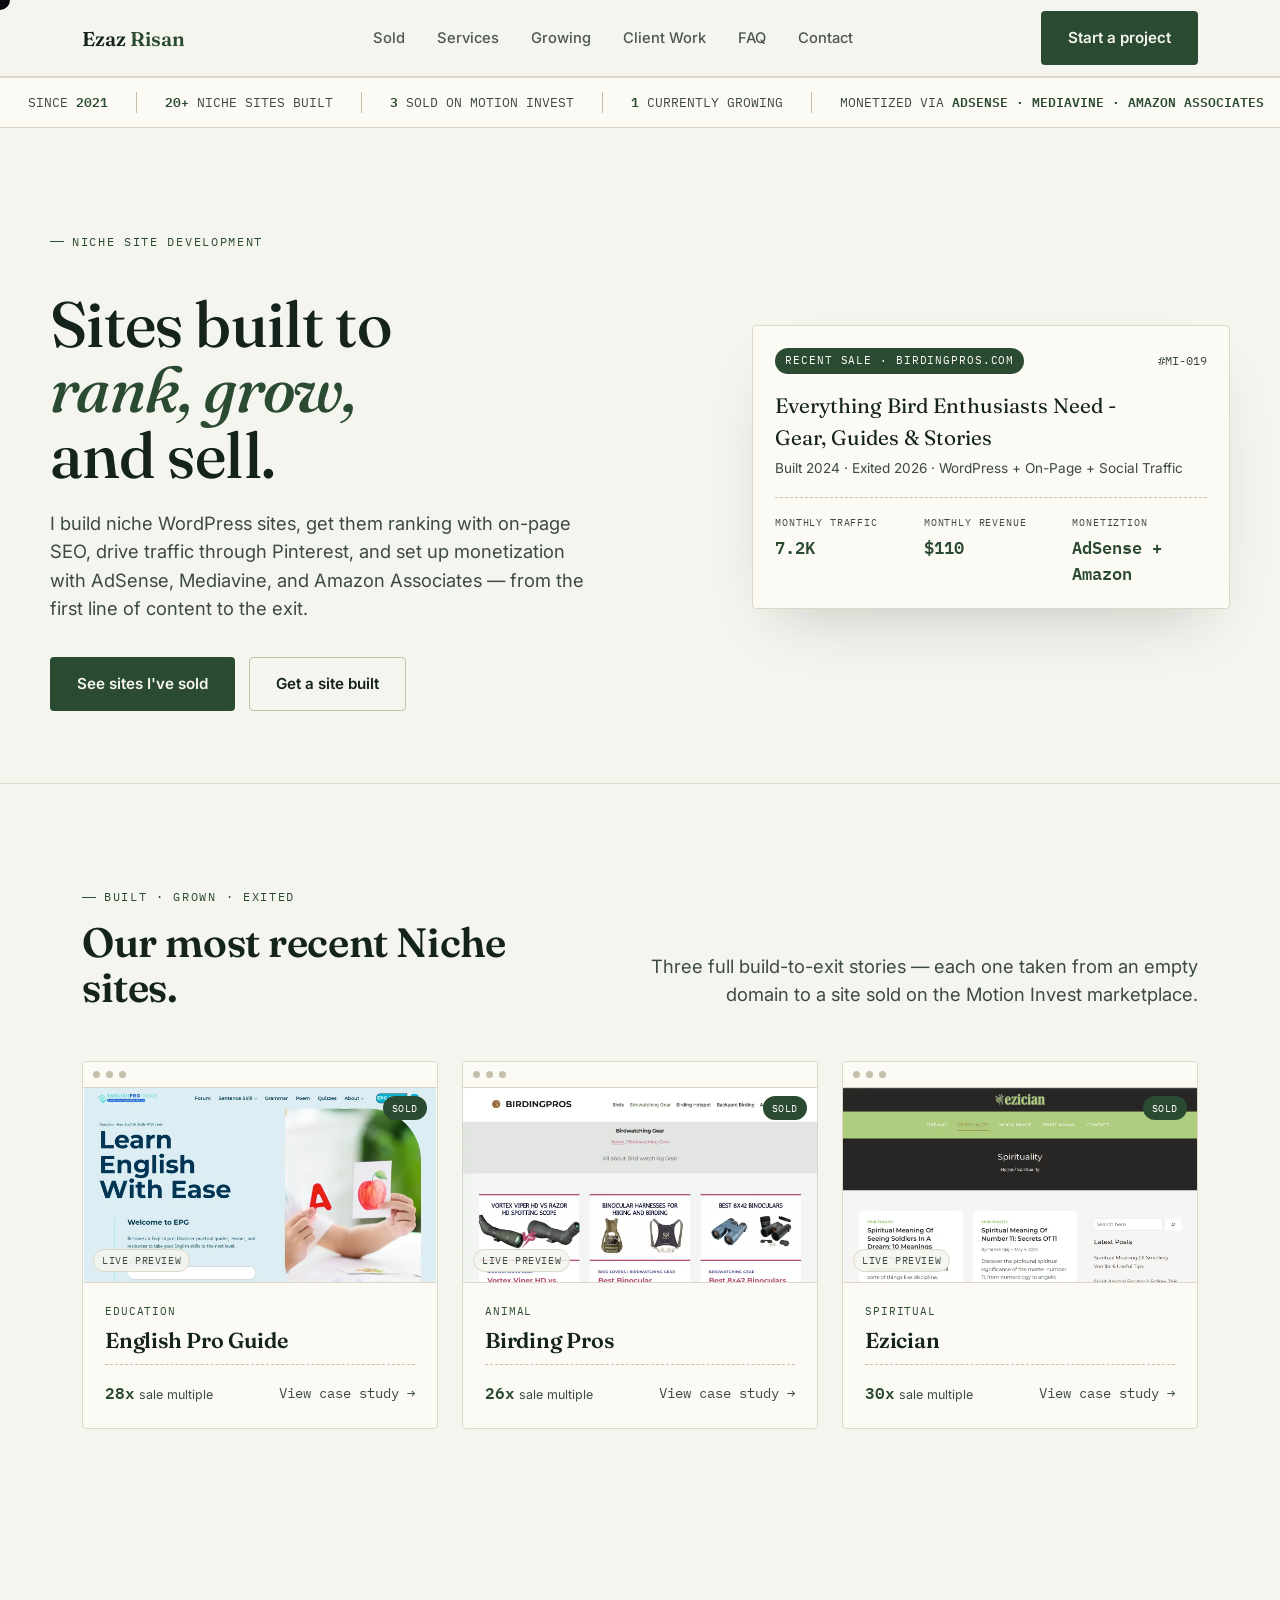
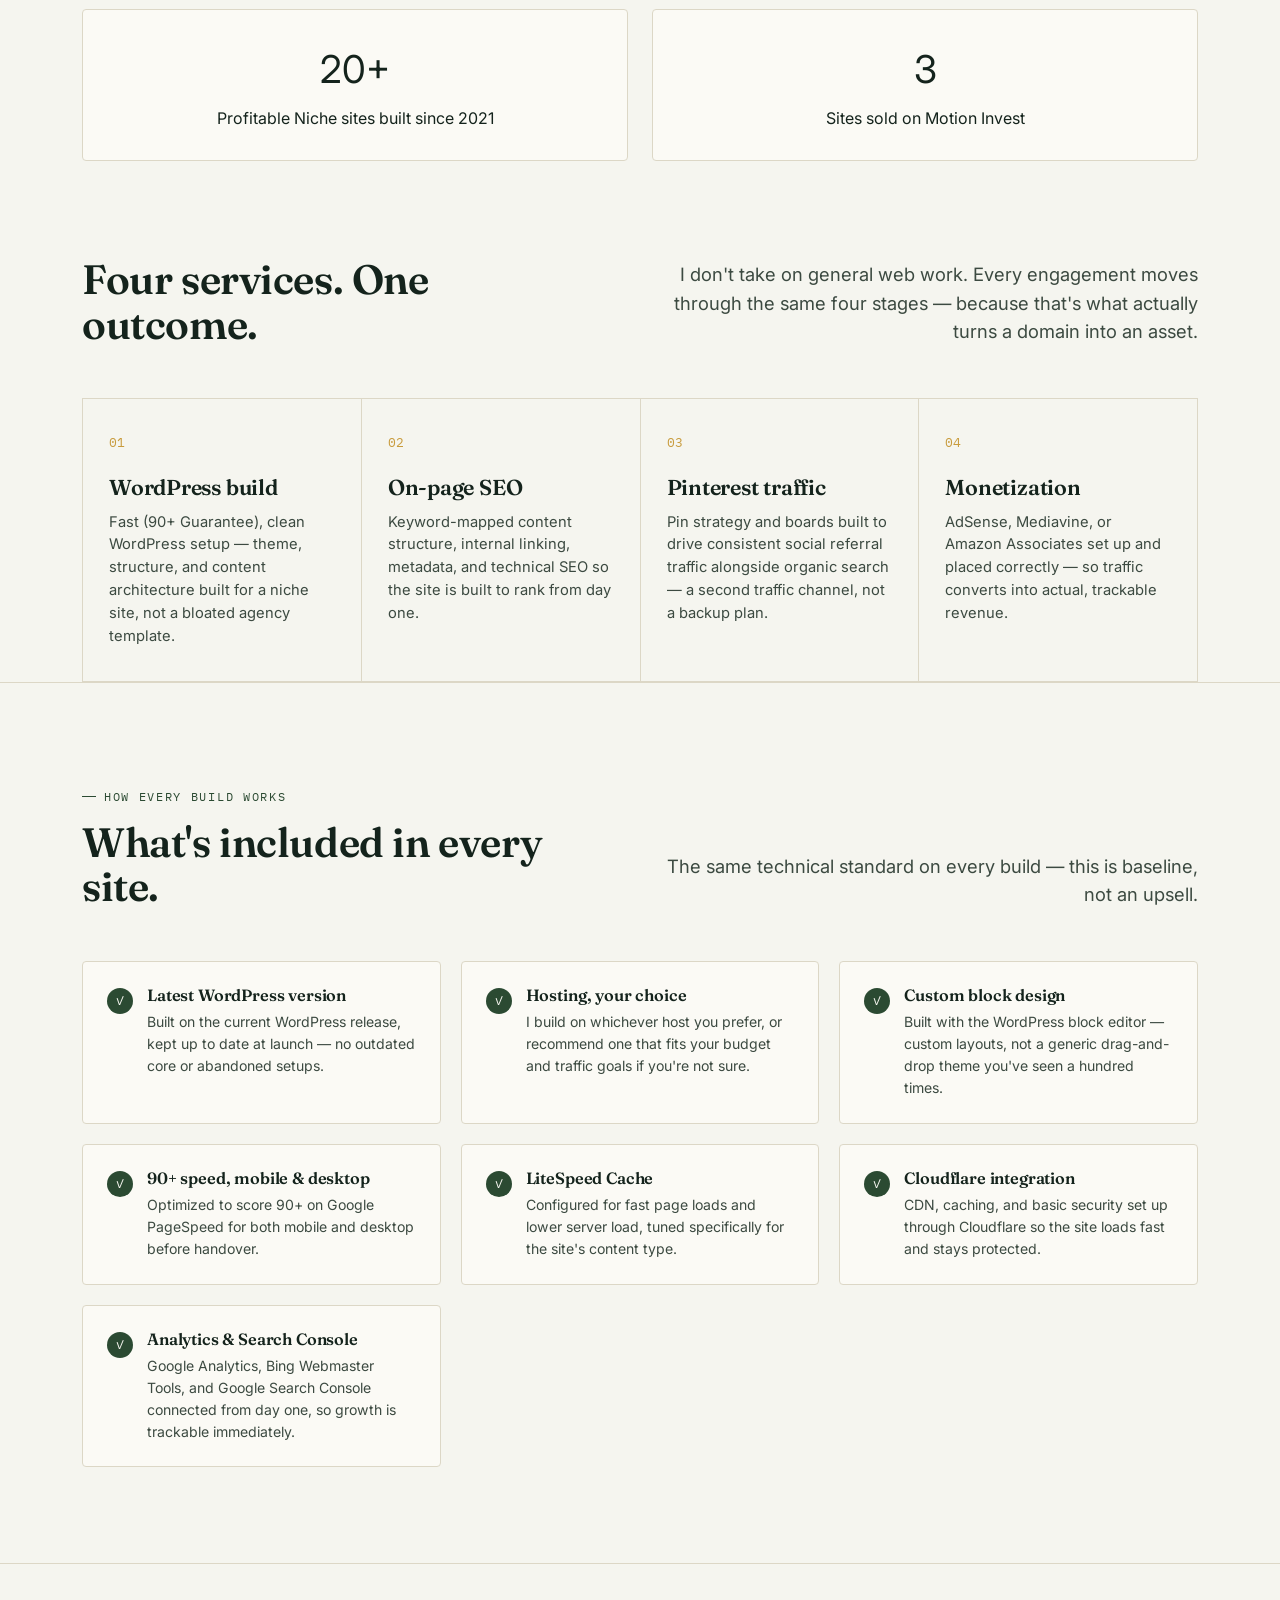
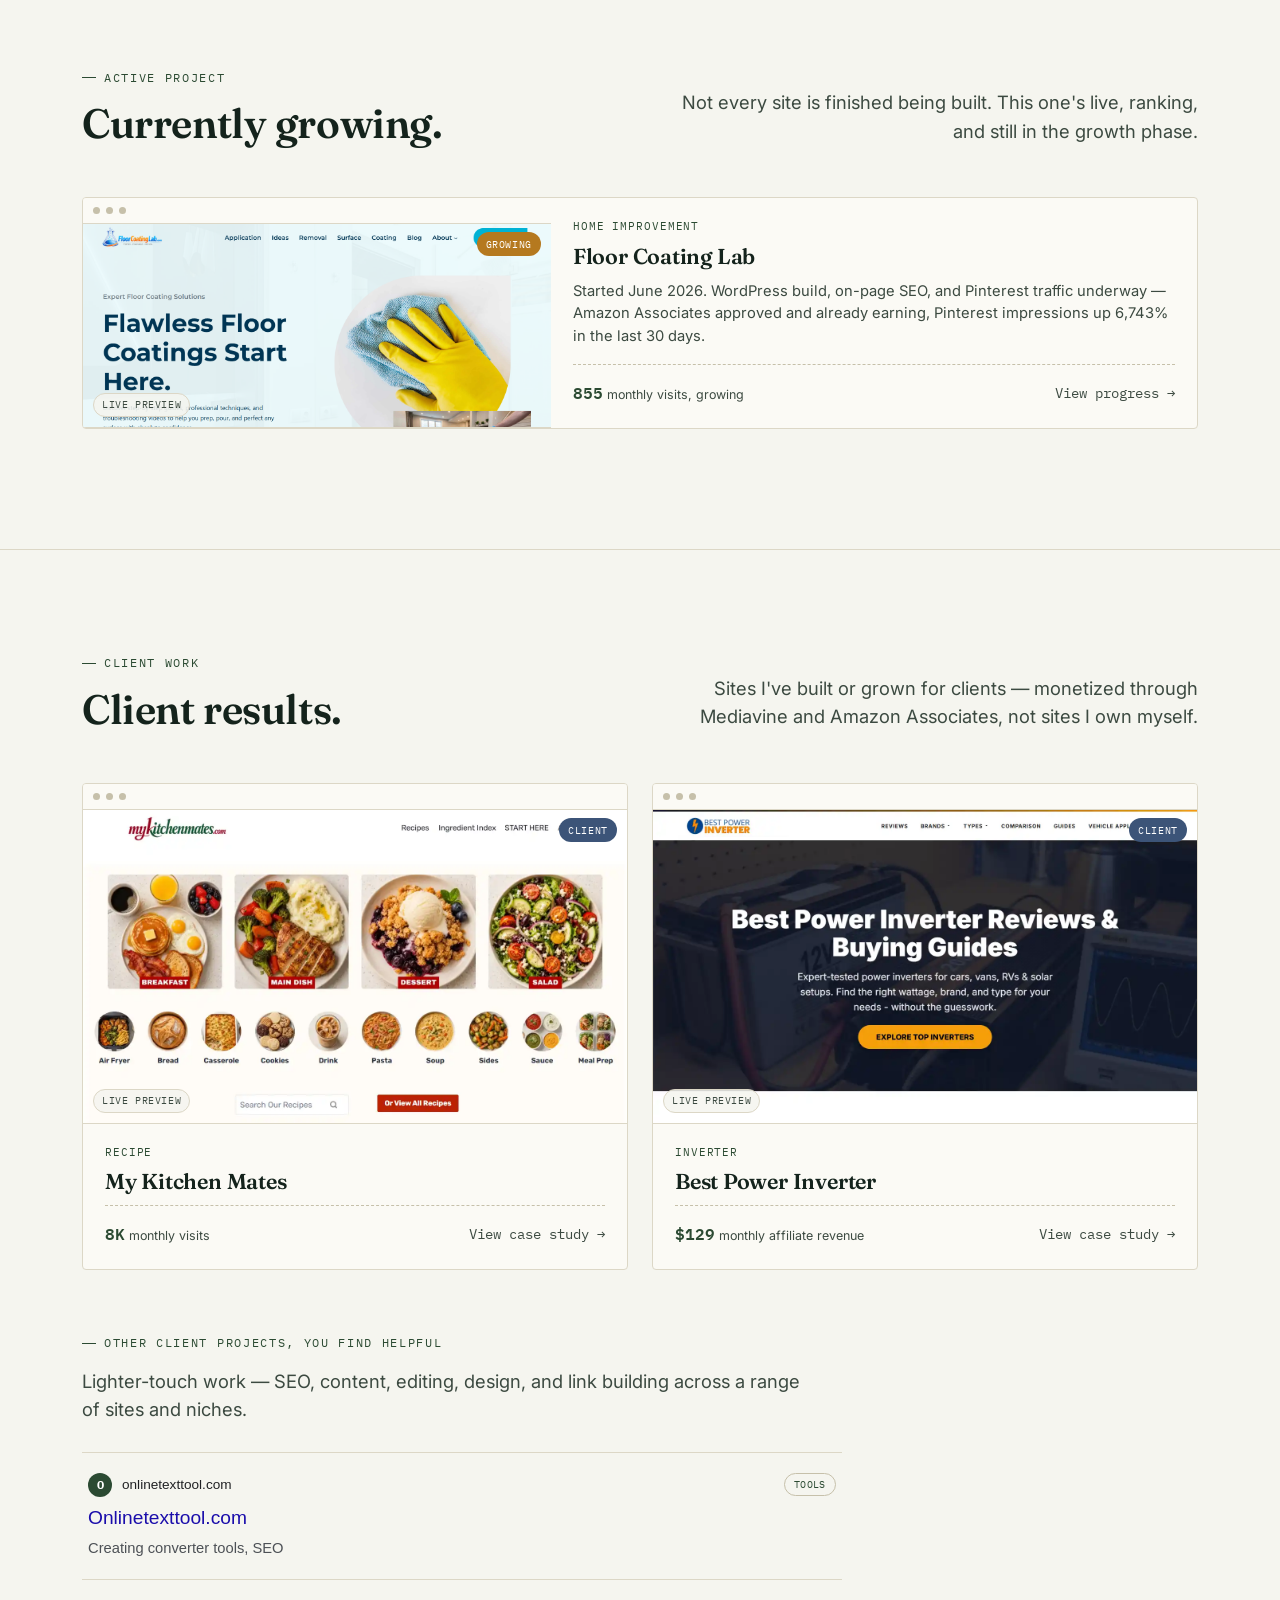
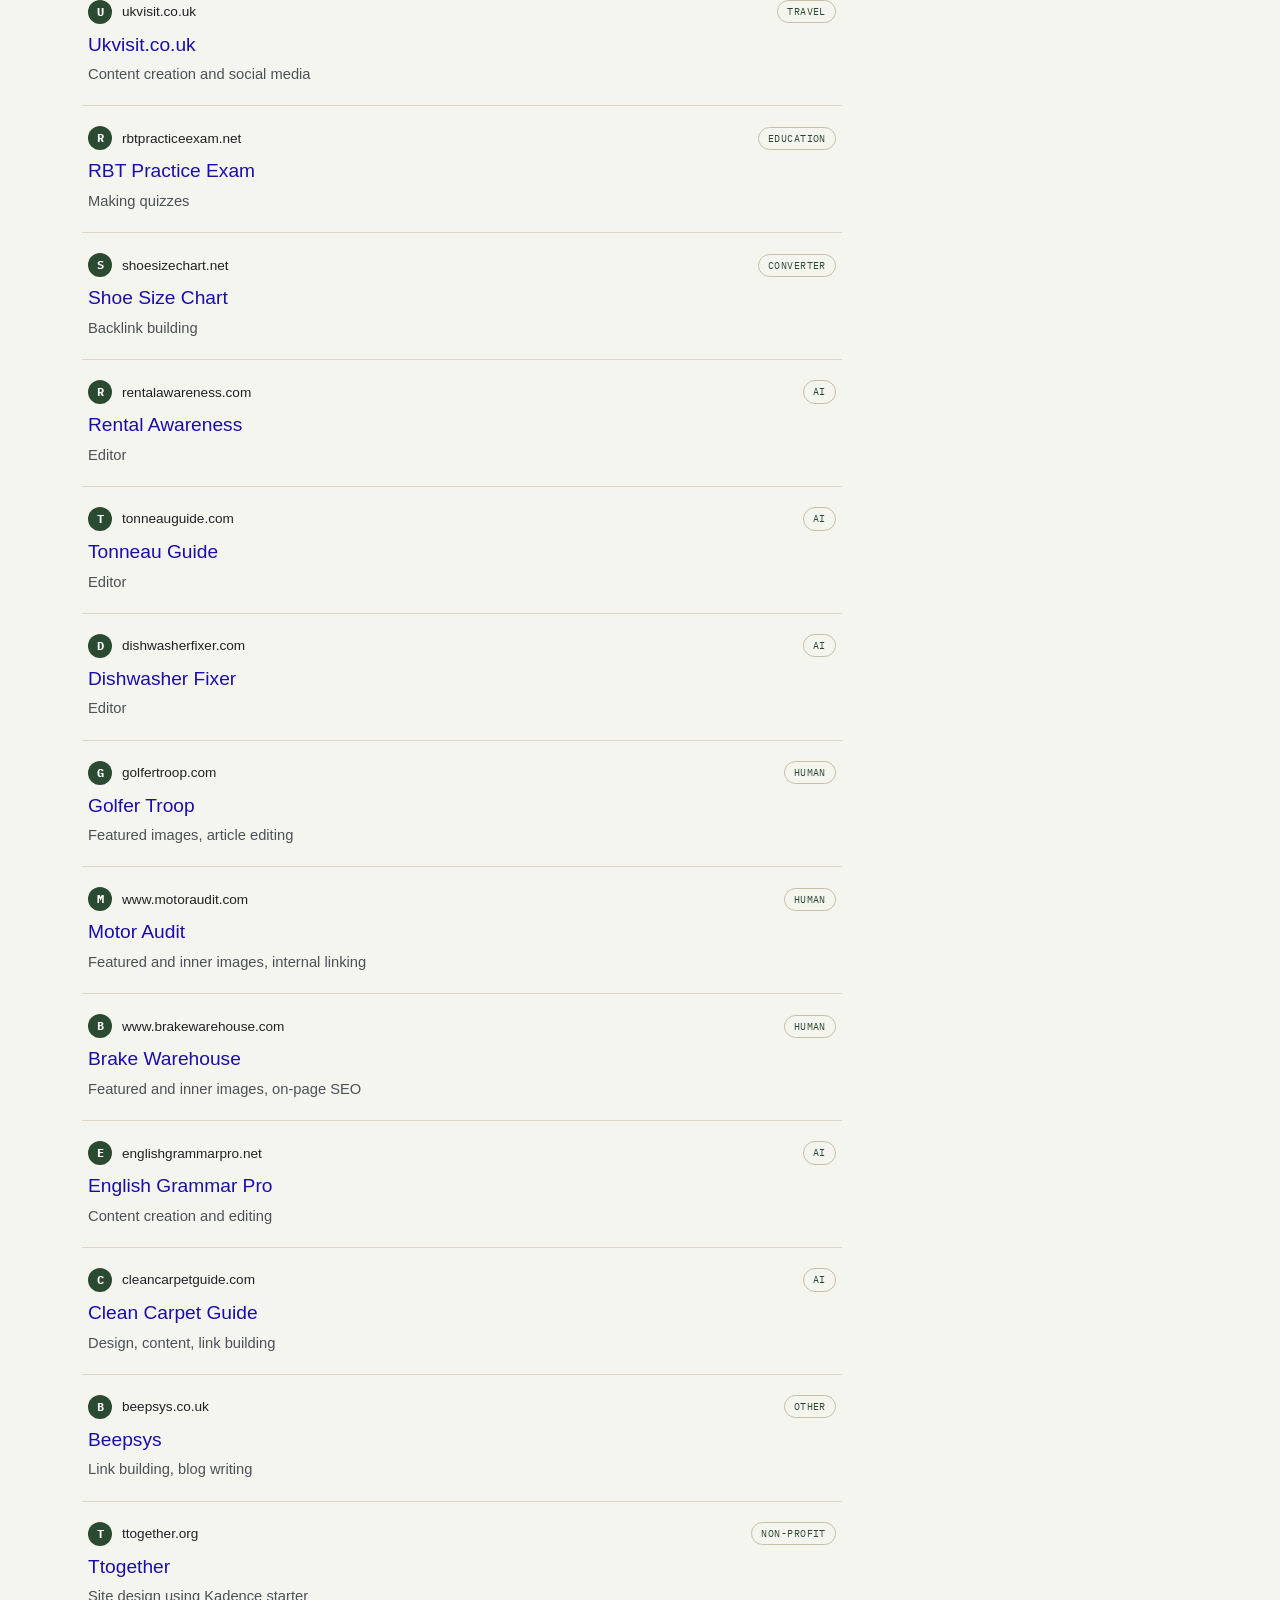
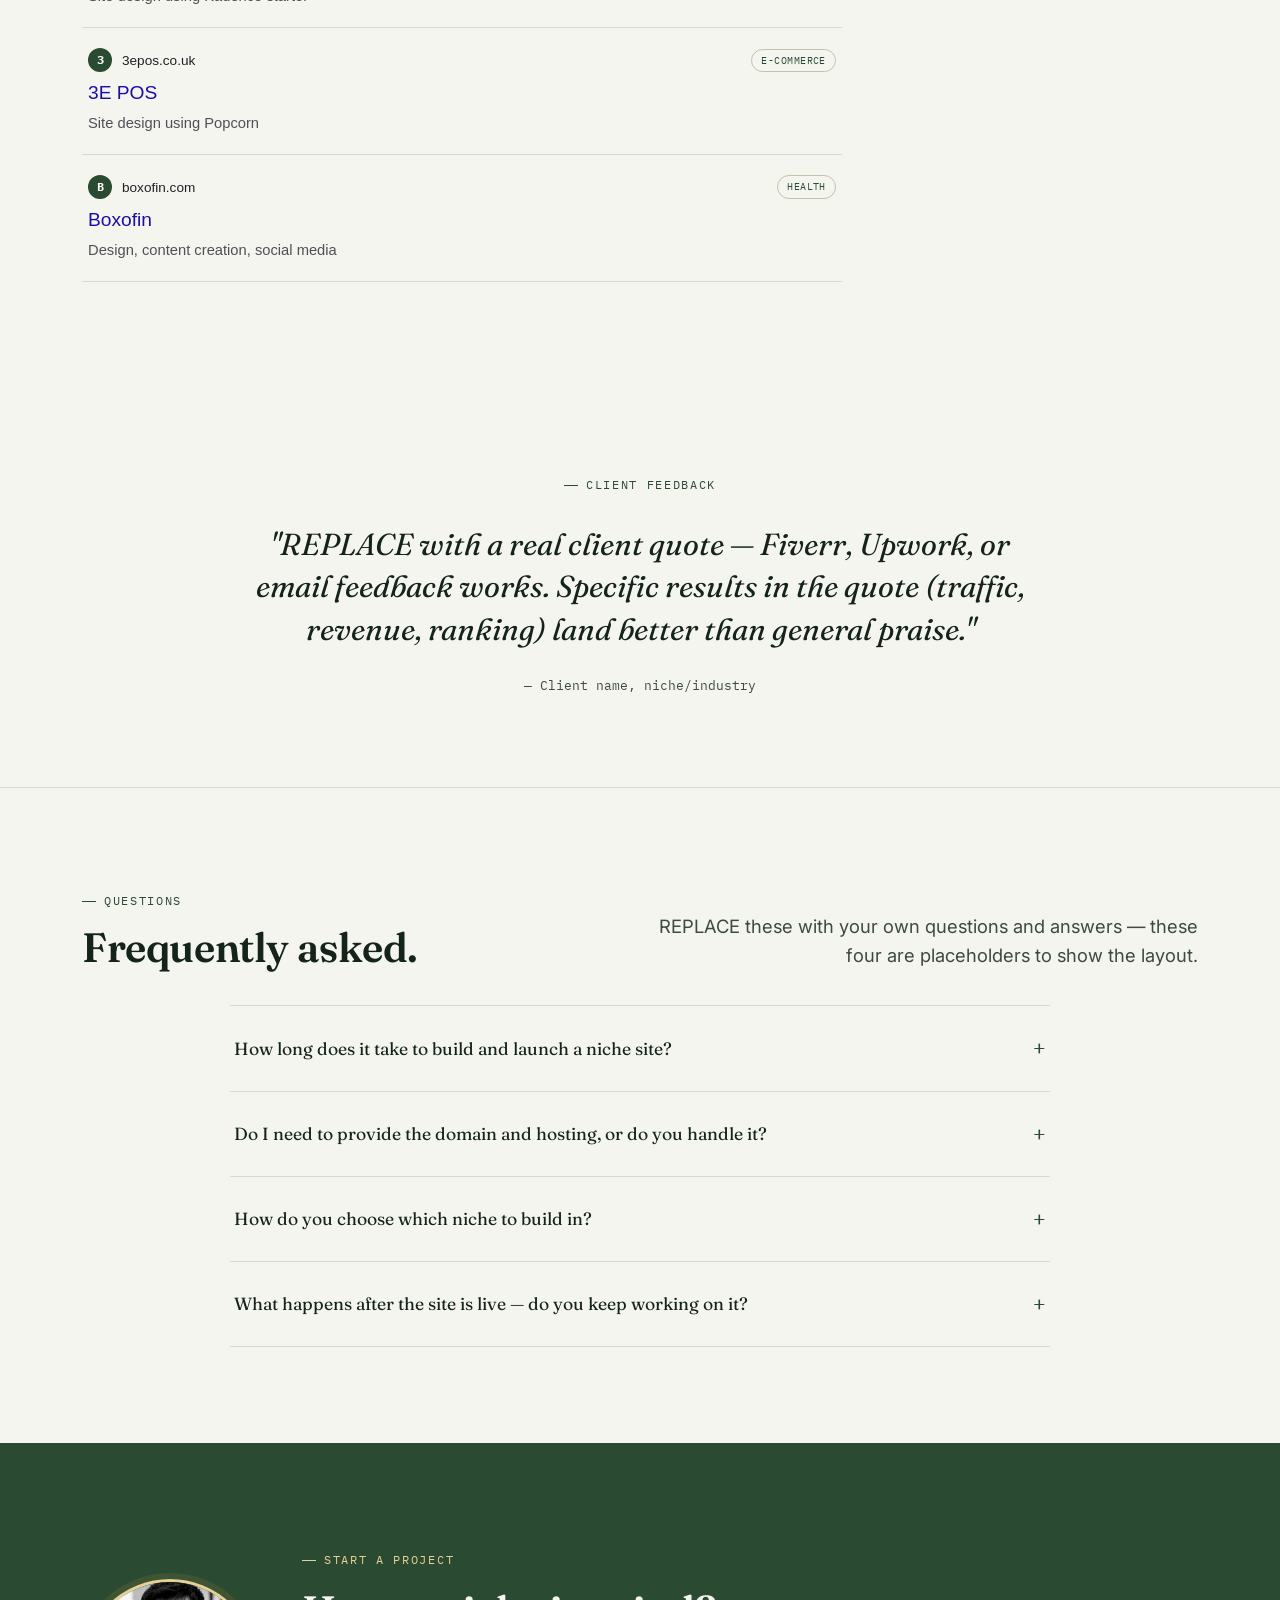
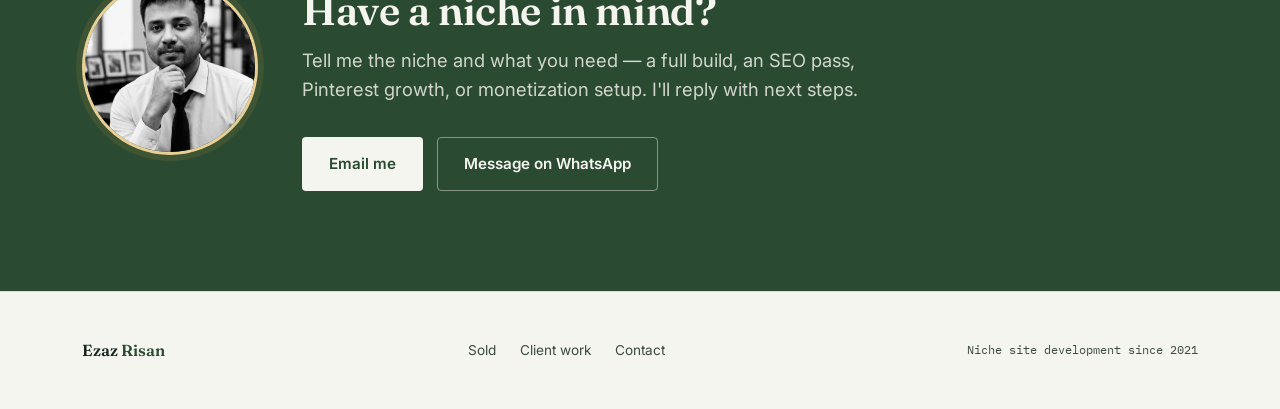
==== commit f0b8852f: "Update index.html" ====
--- a/index.html
+++ b/index.html
@@ -999,7 +999,7 @@
     <div class="section-head reveal">
       <div>
         <span class="eyebrow">Built · Grown · Exited</span>
-        <h2 style="margin-top:14px;">Niche sites built and sold.</h2>
+        <h2 style="margin-top:14px;"> Our most recent Niche sites.</h2>
       </div>
       <p class="lede">Three full build-to-exit stories — each one taken from an empty domain to a site sold on the Motion Invest marketplace.</p>
     </div>
@@ -1066,7 +1066,7 @@
   <div class="listing-row two reveal" style="margin-top:60px; margin-bottom:0;">
     <div style="text-align:center; padding:30px; border:1px solid var(--line); border-radius:var(--radius); background:var(--paper-raised);">
       <div class="lp-value" style="font-size:2.4rem;" data-count="20" data-suffix="+">0</div>
-      <div class="lp-label" style="margin-top:6px;">Niche sites built since 2021</div>
+      <div class="lp-label" style="margin-top:6px;">Profitable Niche sites built since 2021</div>
     </div>
     <div style="text-align:center; padding:30px; border:1px solid var(--line); border-radius:var(--radius); background:var(--paper-raised);">
       <div class="lp-value" style="font-size:2.4rem;" data-count="3">0</div>
@@ -1088,7 +1088,7 @@
       <div class="process-step">
         <span class="process-num">01</span>
         <h3>WordPress build</h3>
-        <p>Fast, clean WordPress setup — theme, structure, and content architecture built for a niche site, not a bloated agency template.</p>
+        <p>Fast (90+ Guarantee), clean WordPress setup — theme, structure, and content architecture built for a niche site, not a bloated agency template.</p>
       </div>
       <div class="process-step">
         <span class="process-num">02</span>
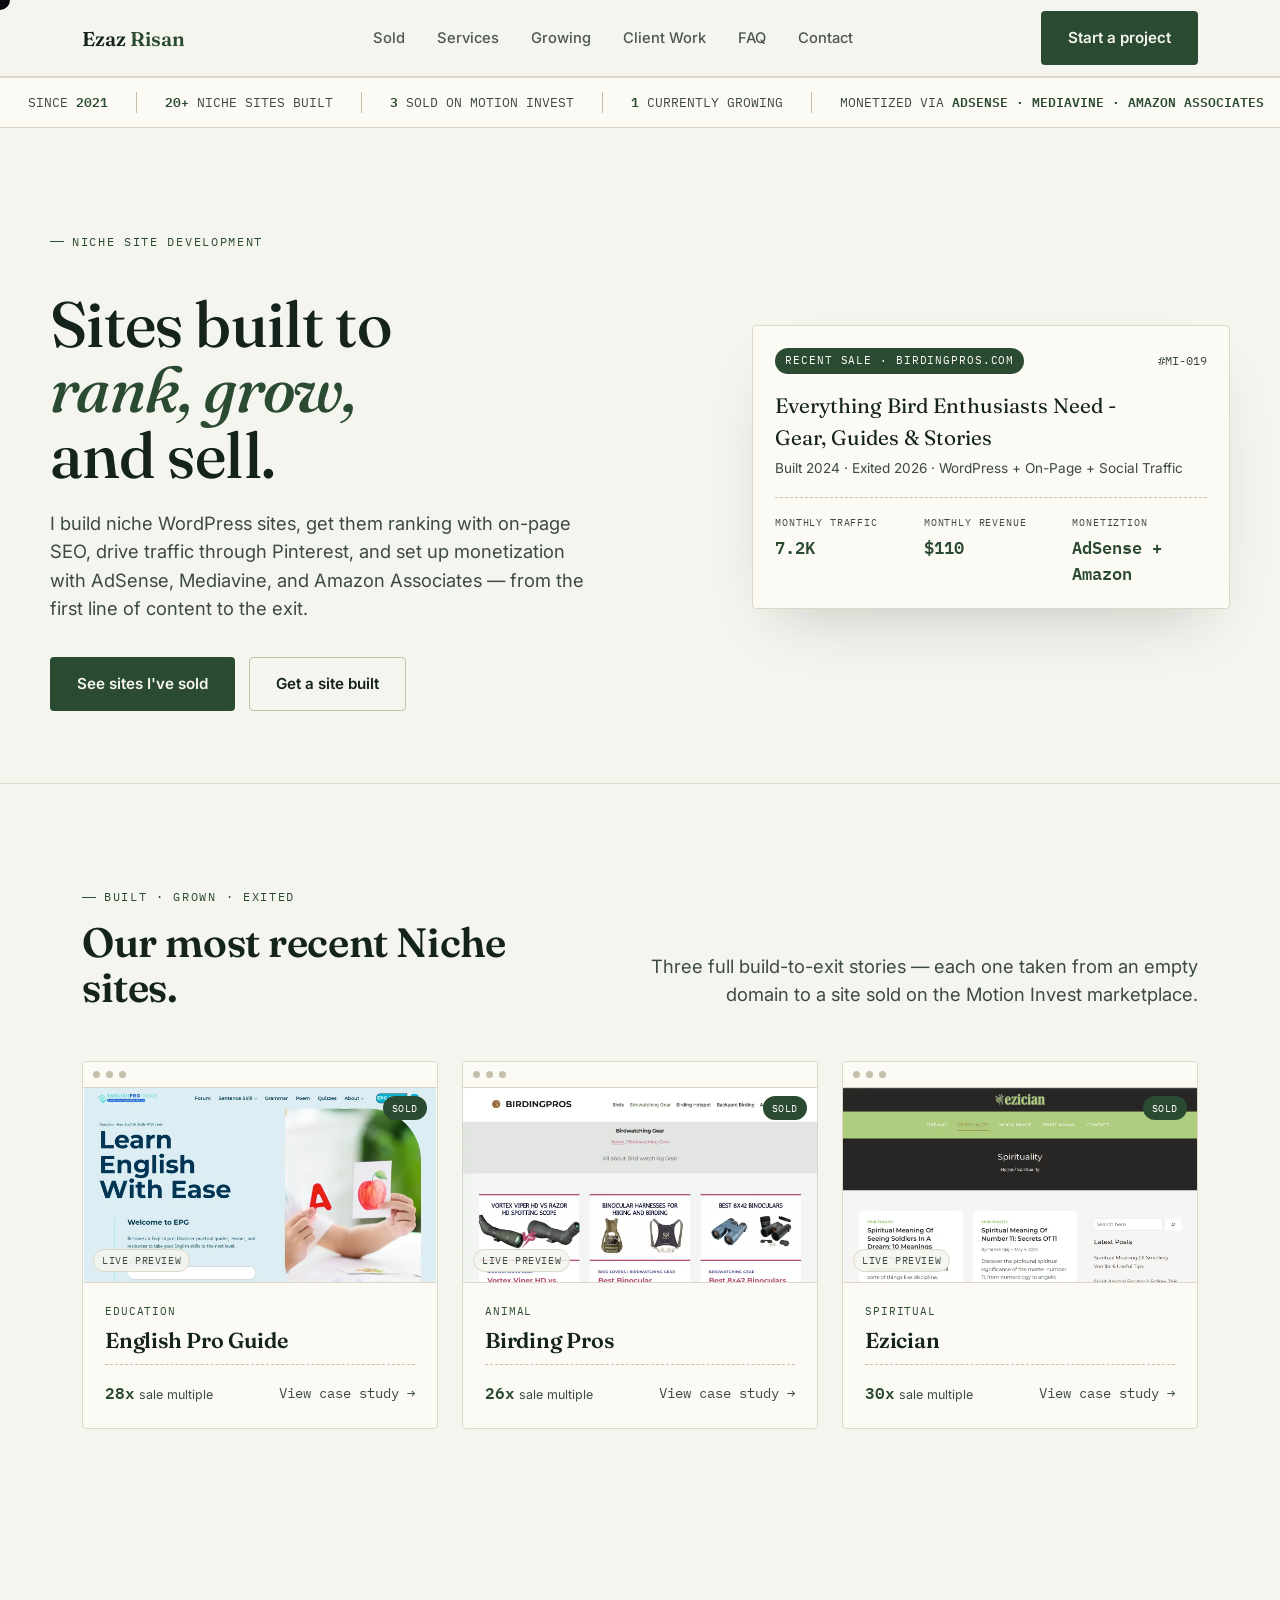
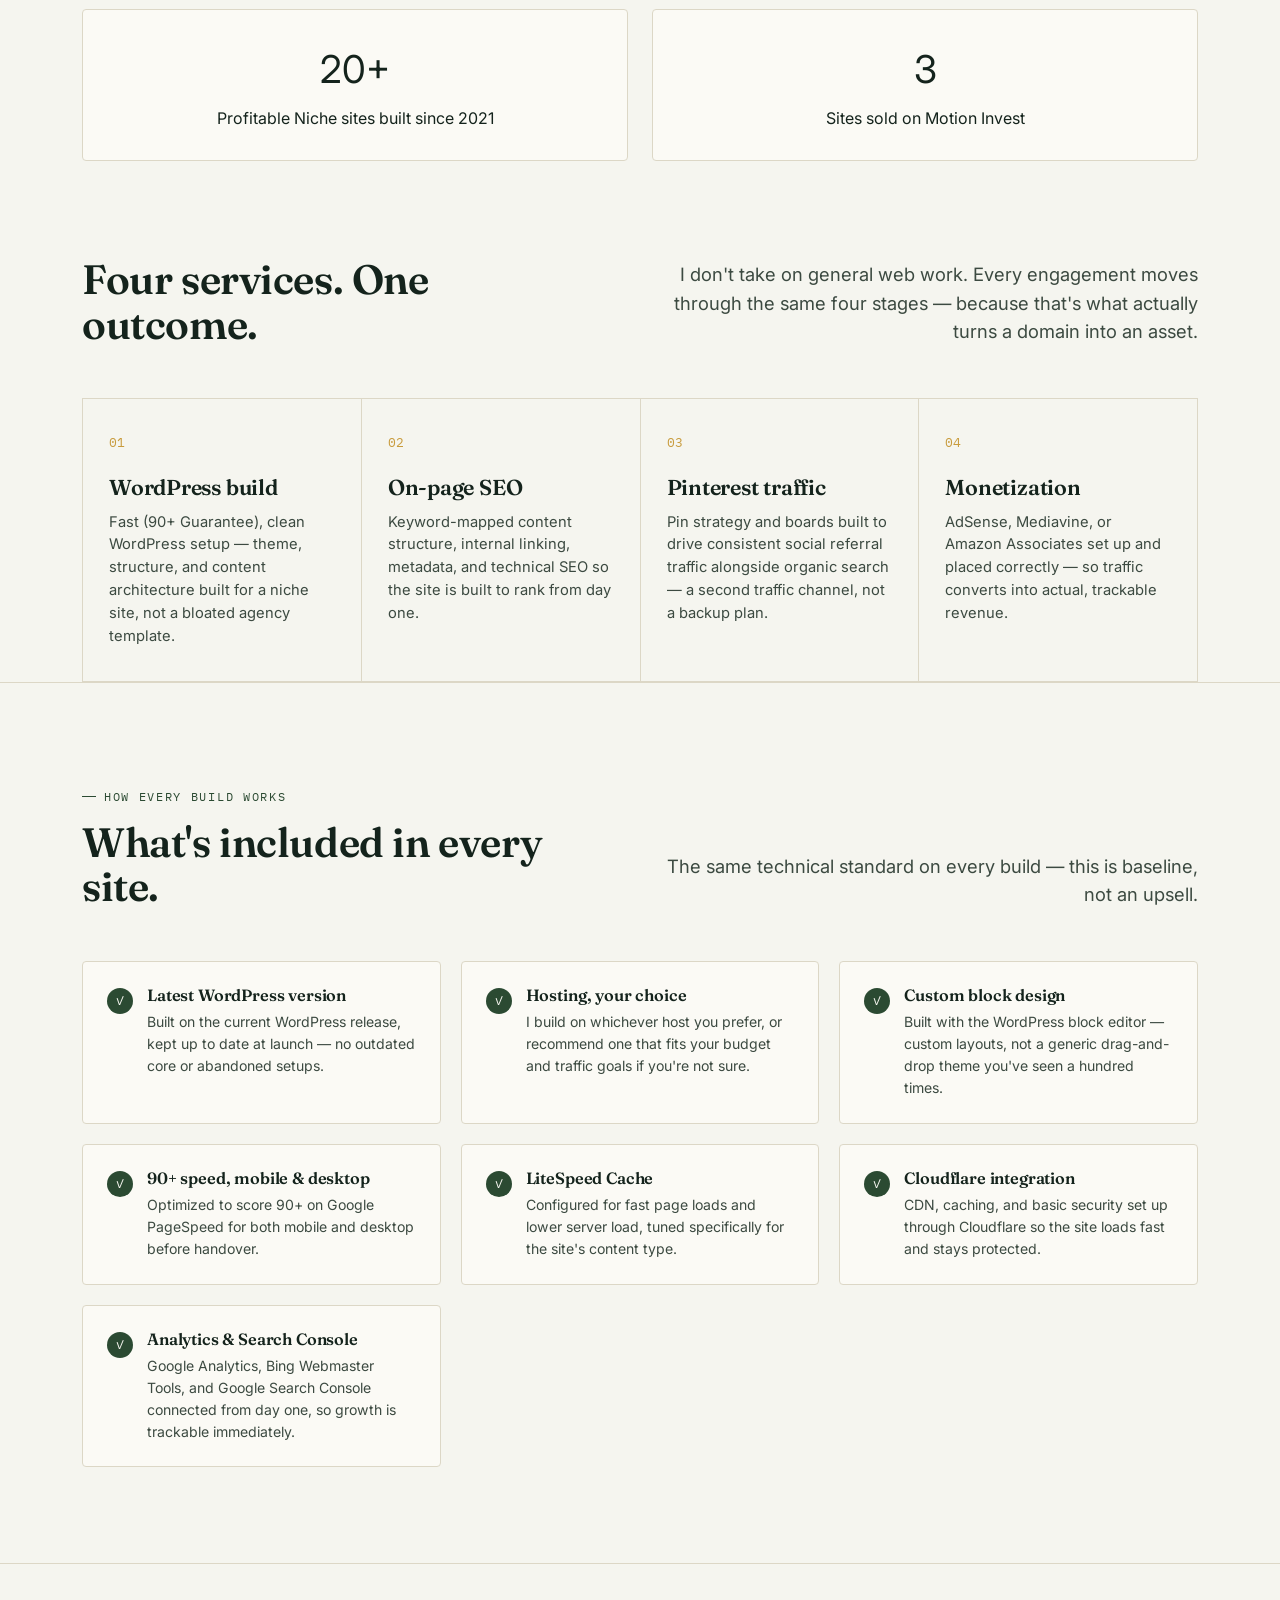
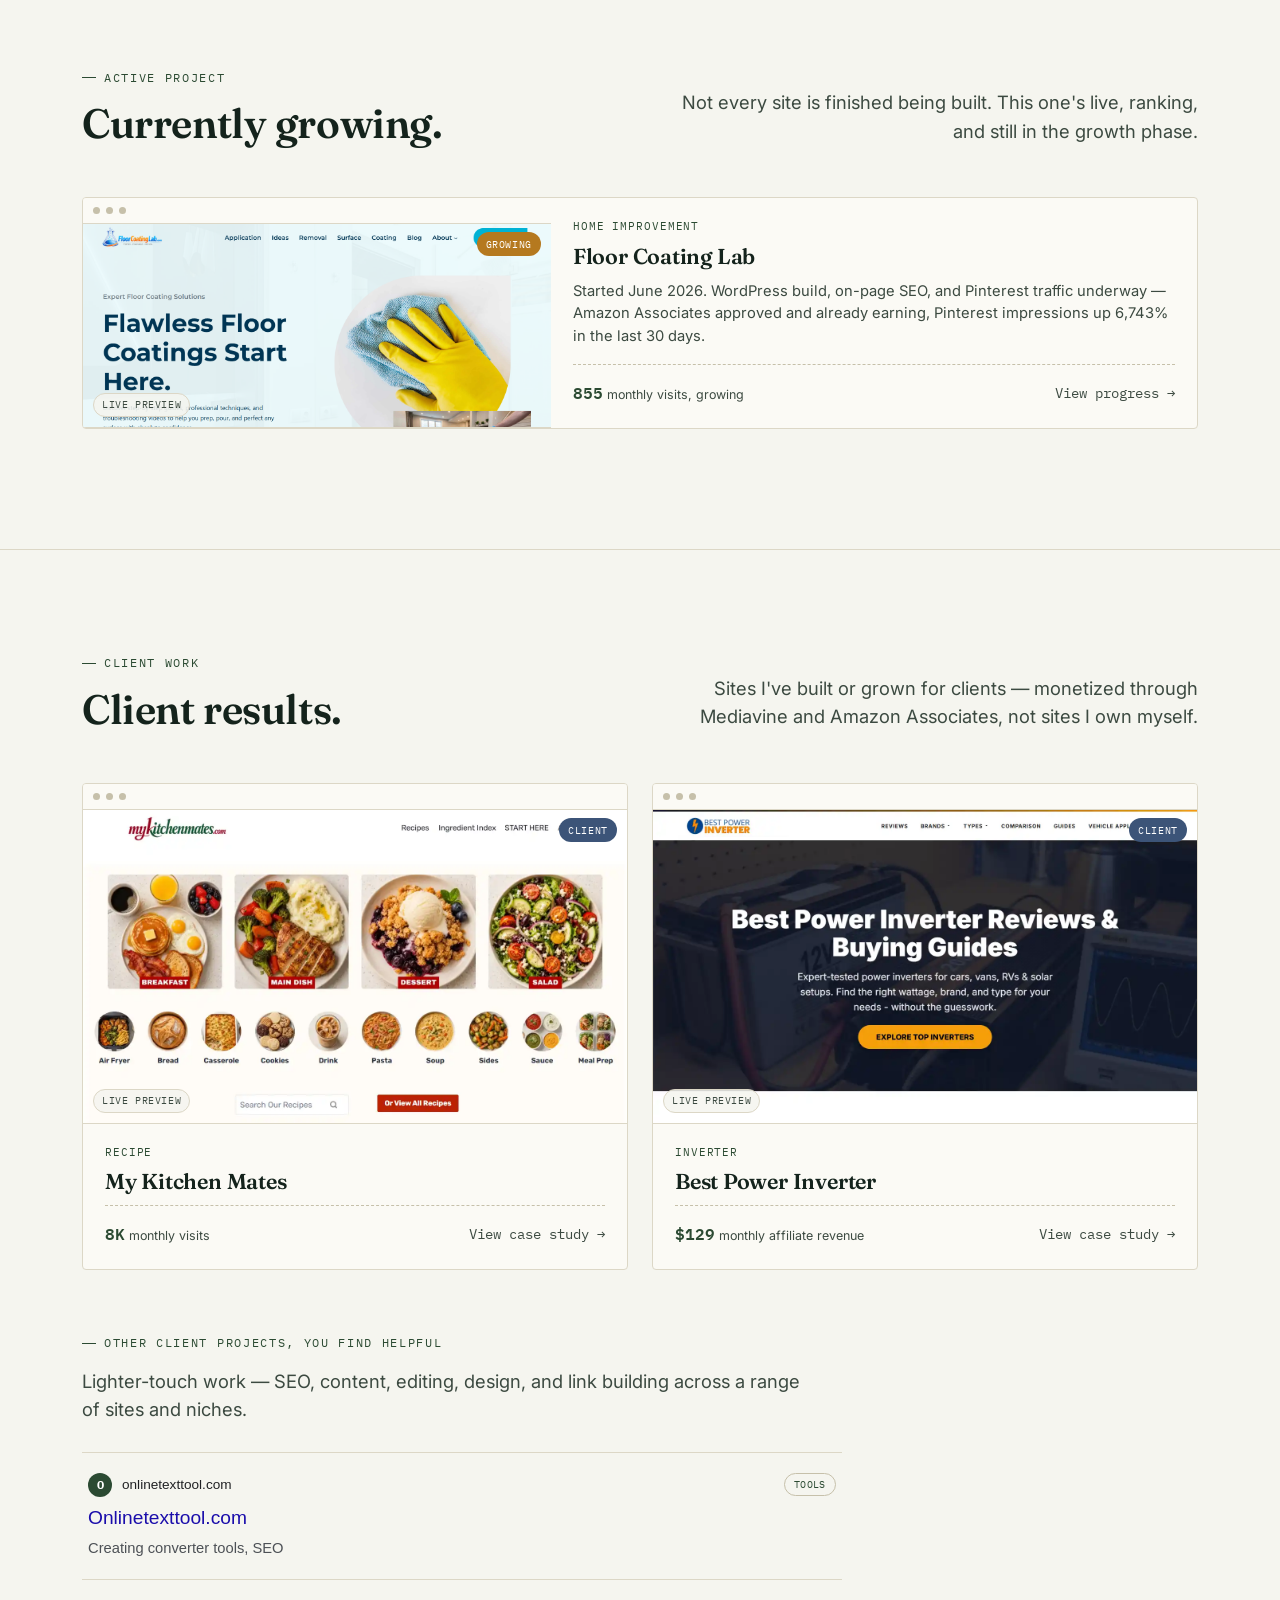
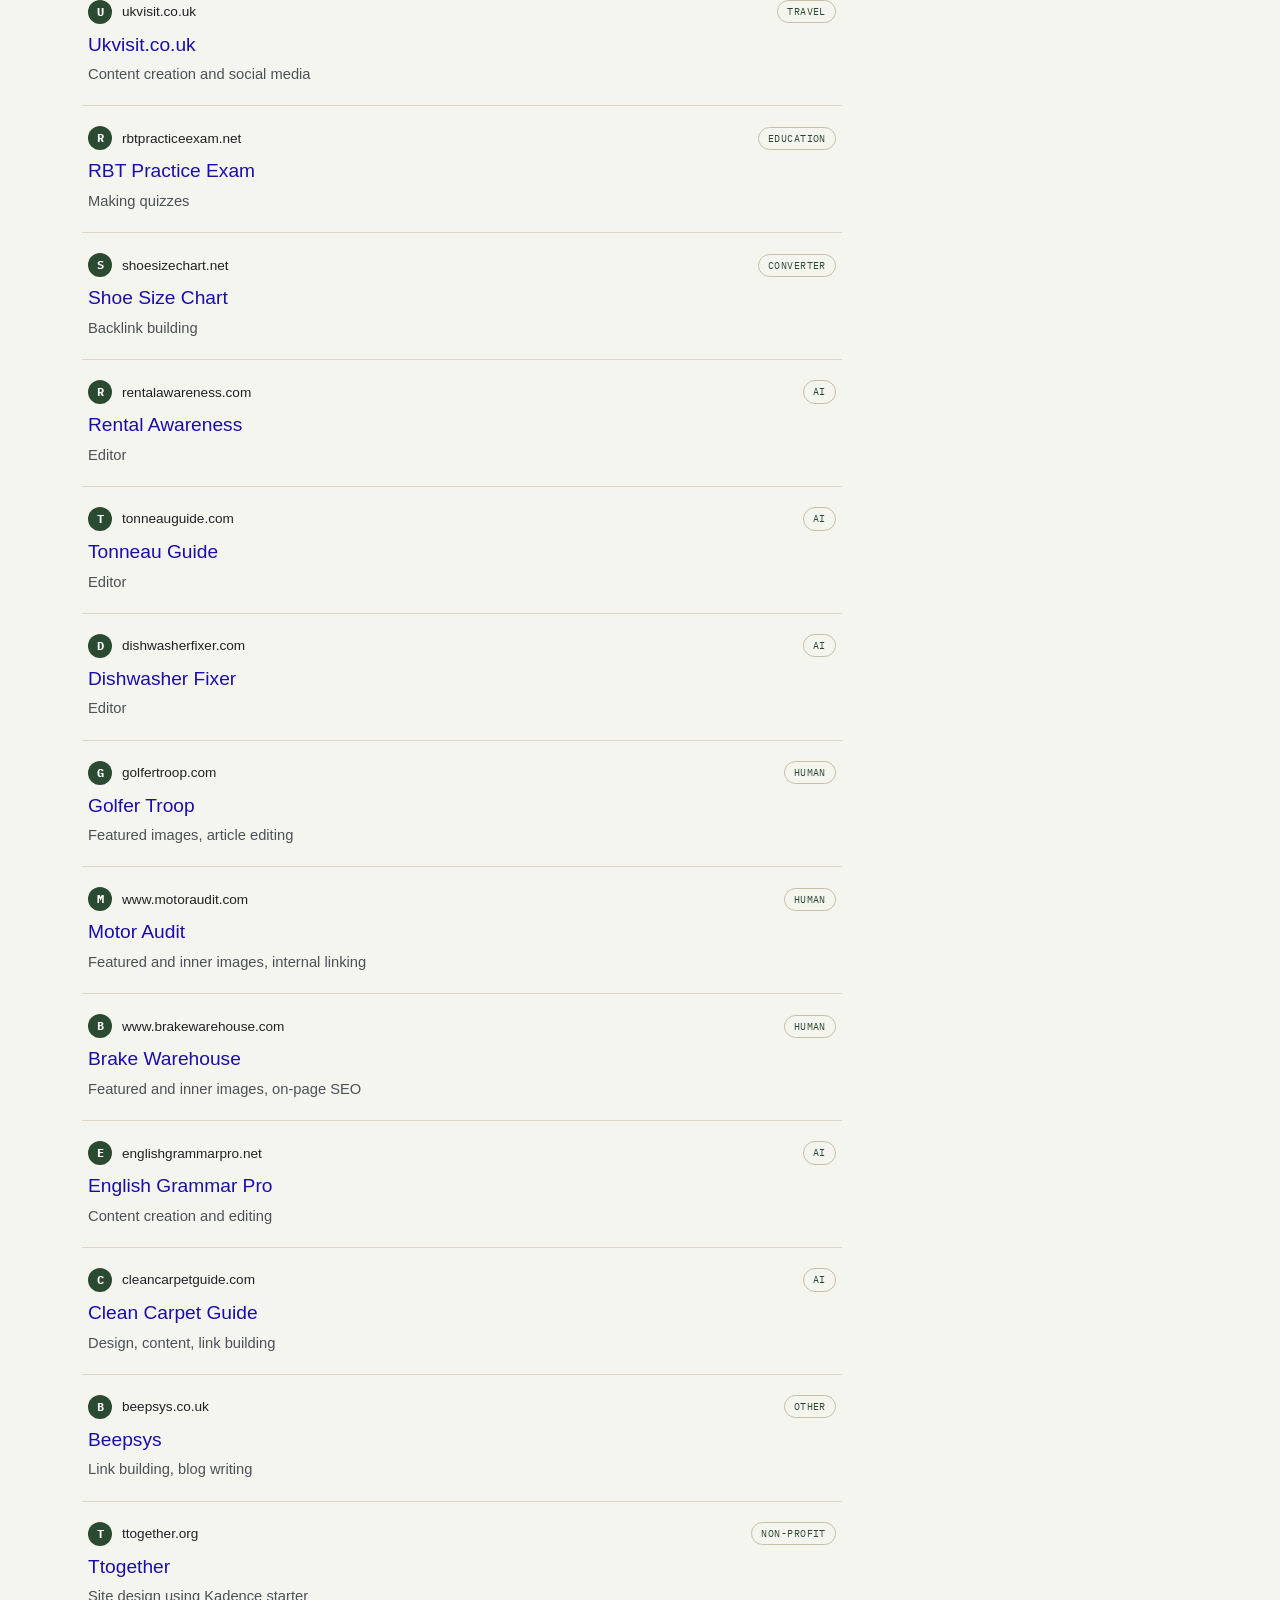
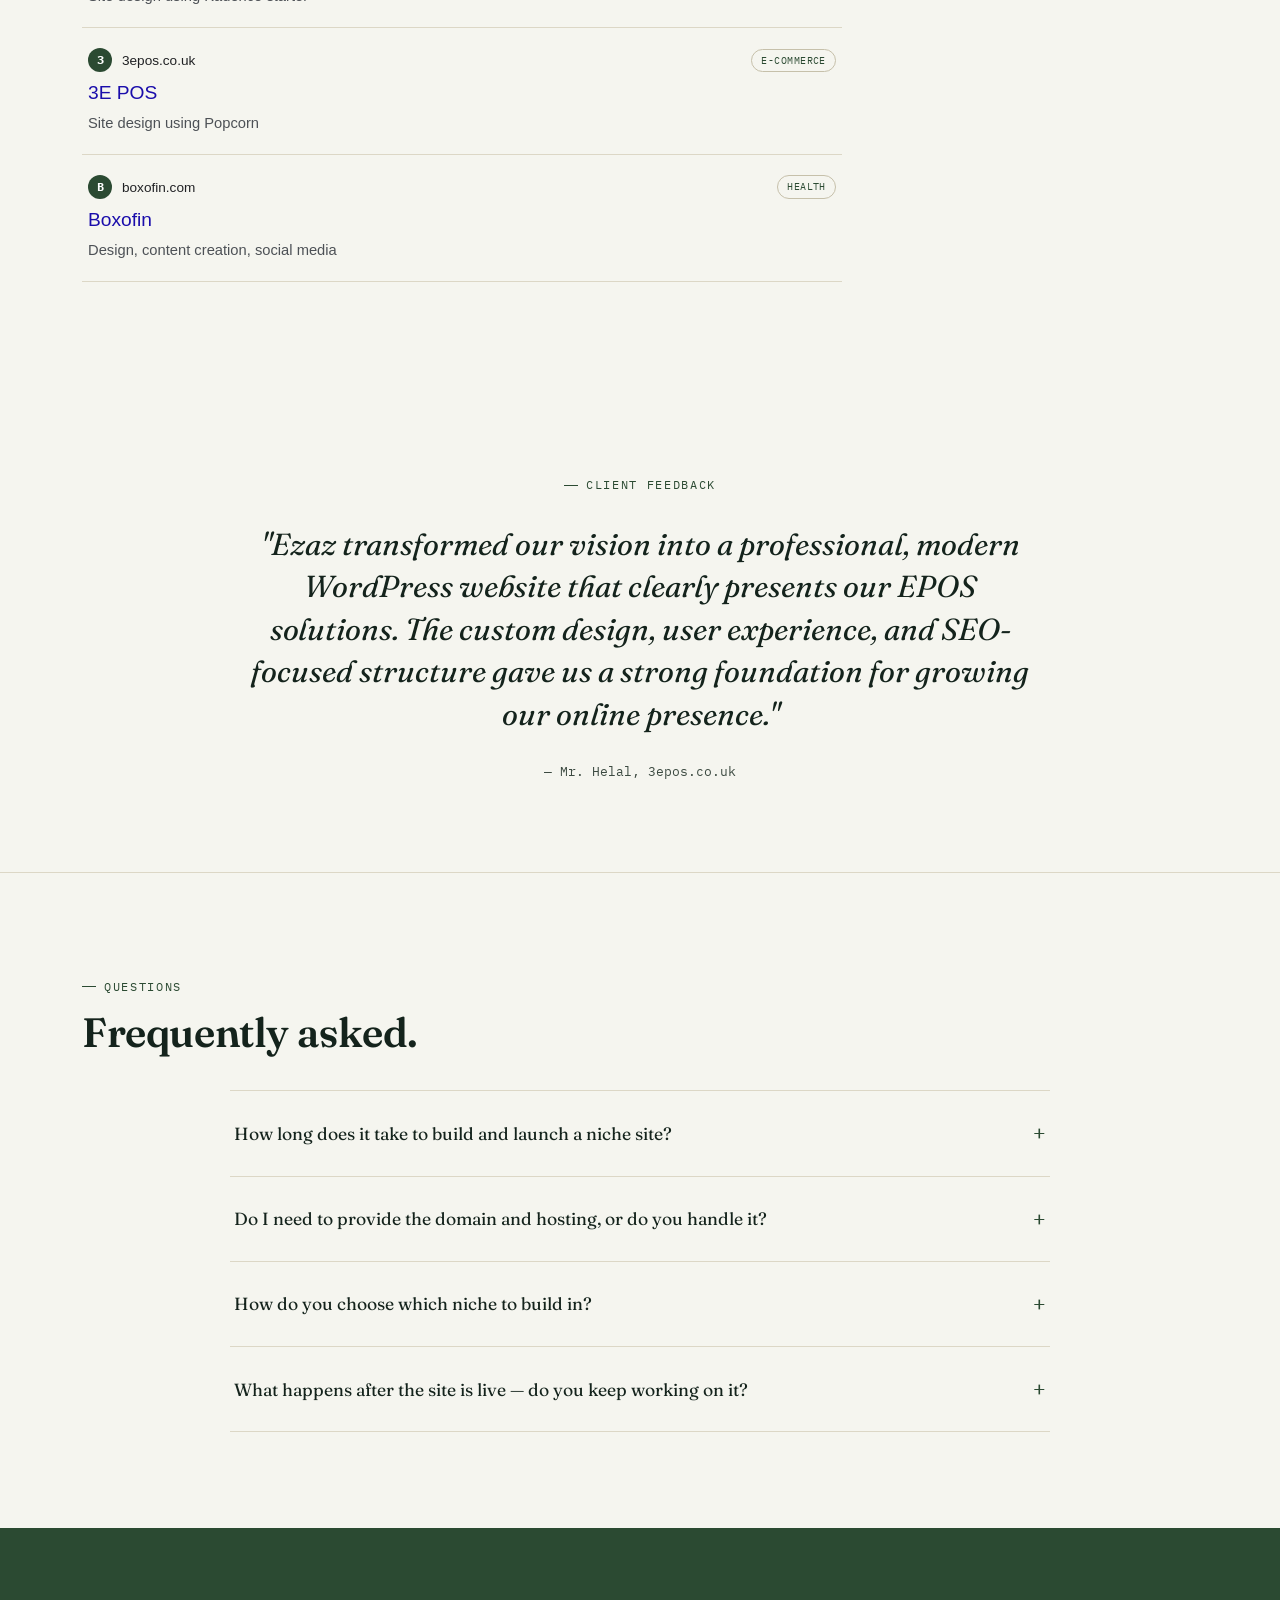
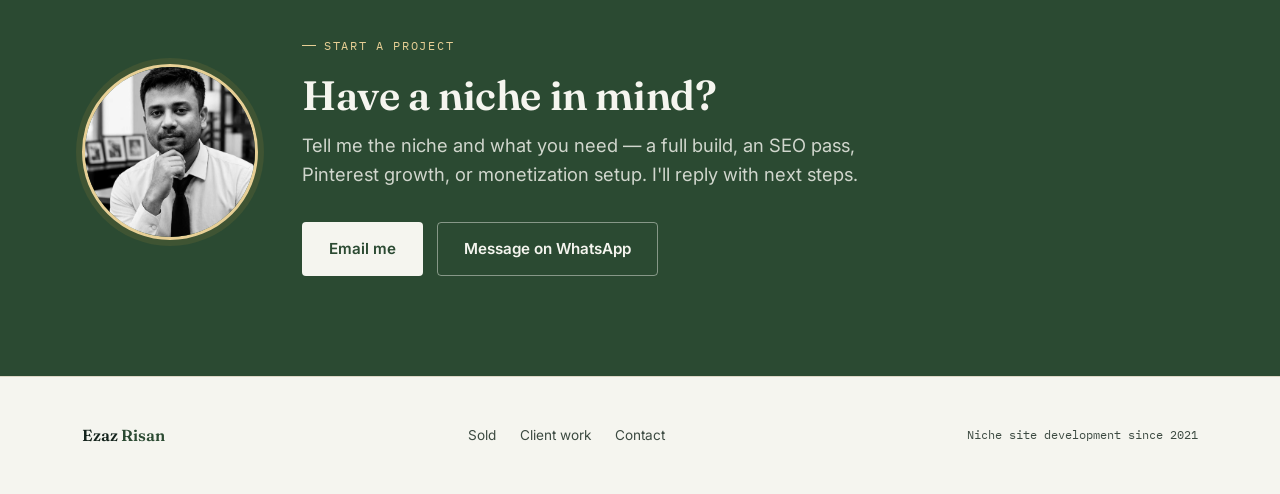
==== commit c401c0cb: "Update index.html" ====
--- a/index.html
+++ b/index.html
@@ -1428,8 +1428,8 @@
 <!-- ============ TESTIMONIAL ============ -->
 <section class="testimonial wrap reveal">
   <span class="eyebrow" style="justify-content:center;">Client feedback</span>
-  <blockquote>"REPLACE with a real client quote — Fiverr, Upwork, or email feedback works. Specific results in the quote (traffic, revenue, ranking) land better than general praise."</blockquote>
-  <cite>— Client name, niche/industry</cite>
+  <blockquote>"Ezaz transformed our vision into a professional, modern WordPress website that clearly presents our EPOS solutions. The custom design, user experience, and SEO-focused structure gave us a strong foundation for growing our online presence."</blockquote>
+  <cite>— Mr. Helal, 3epos.co.uk</cite>
 </section>
 
 <!-- ============ FAQ ============ -->
@@ -1440,7 +1440,7 @@
         <span class="eyebrow">Questions</span>
         <h2 style="margin-top:14px;">Frequently asked.</h2>
       </div>
-      <p class="lede">REPLACE these with your own questions and answers — these four are placeholders to show the layout.</p>
+
     </div>
 
     <div class="faq-list reveal">
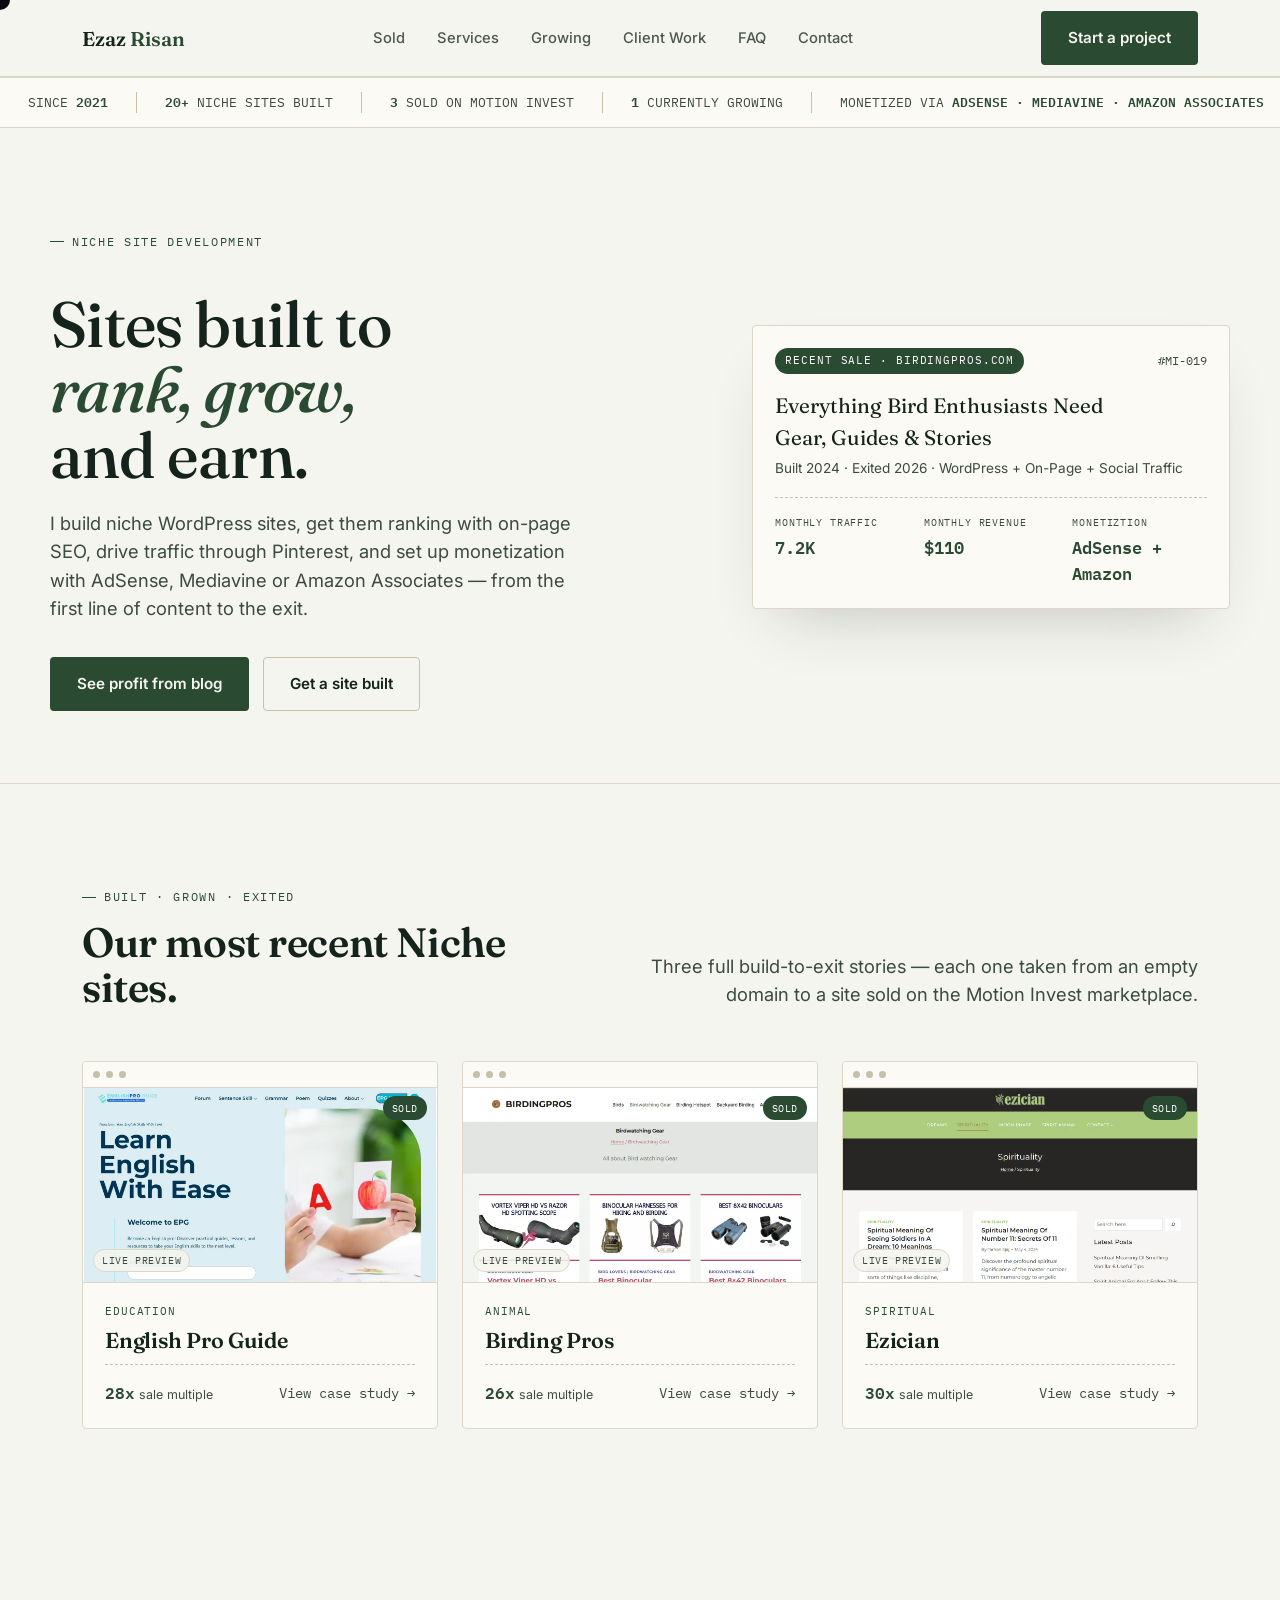
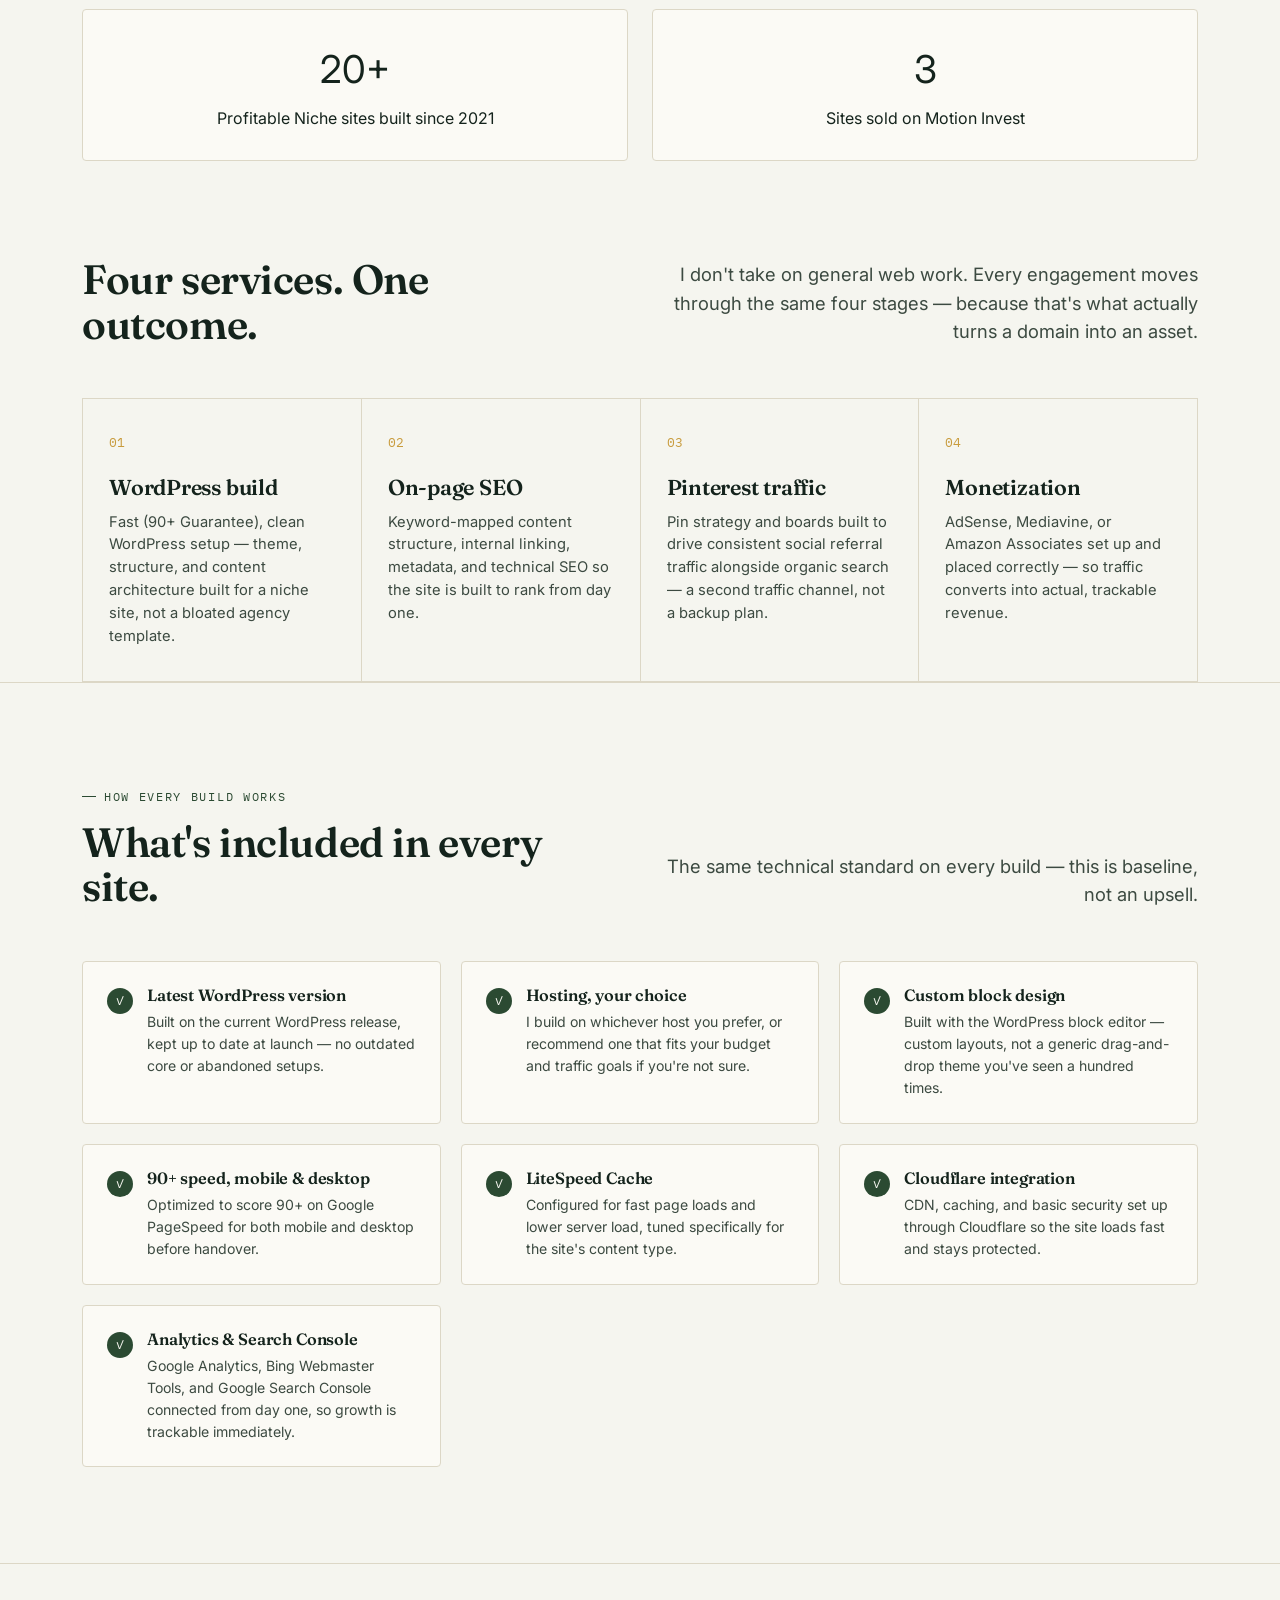
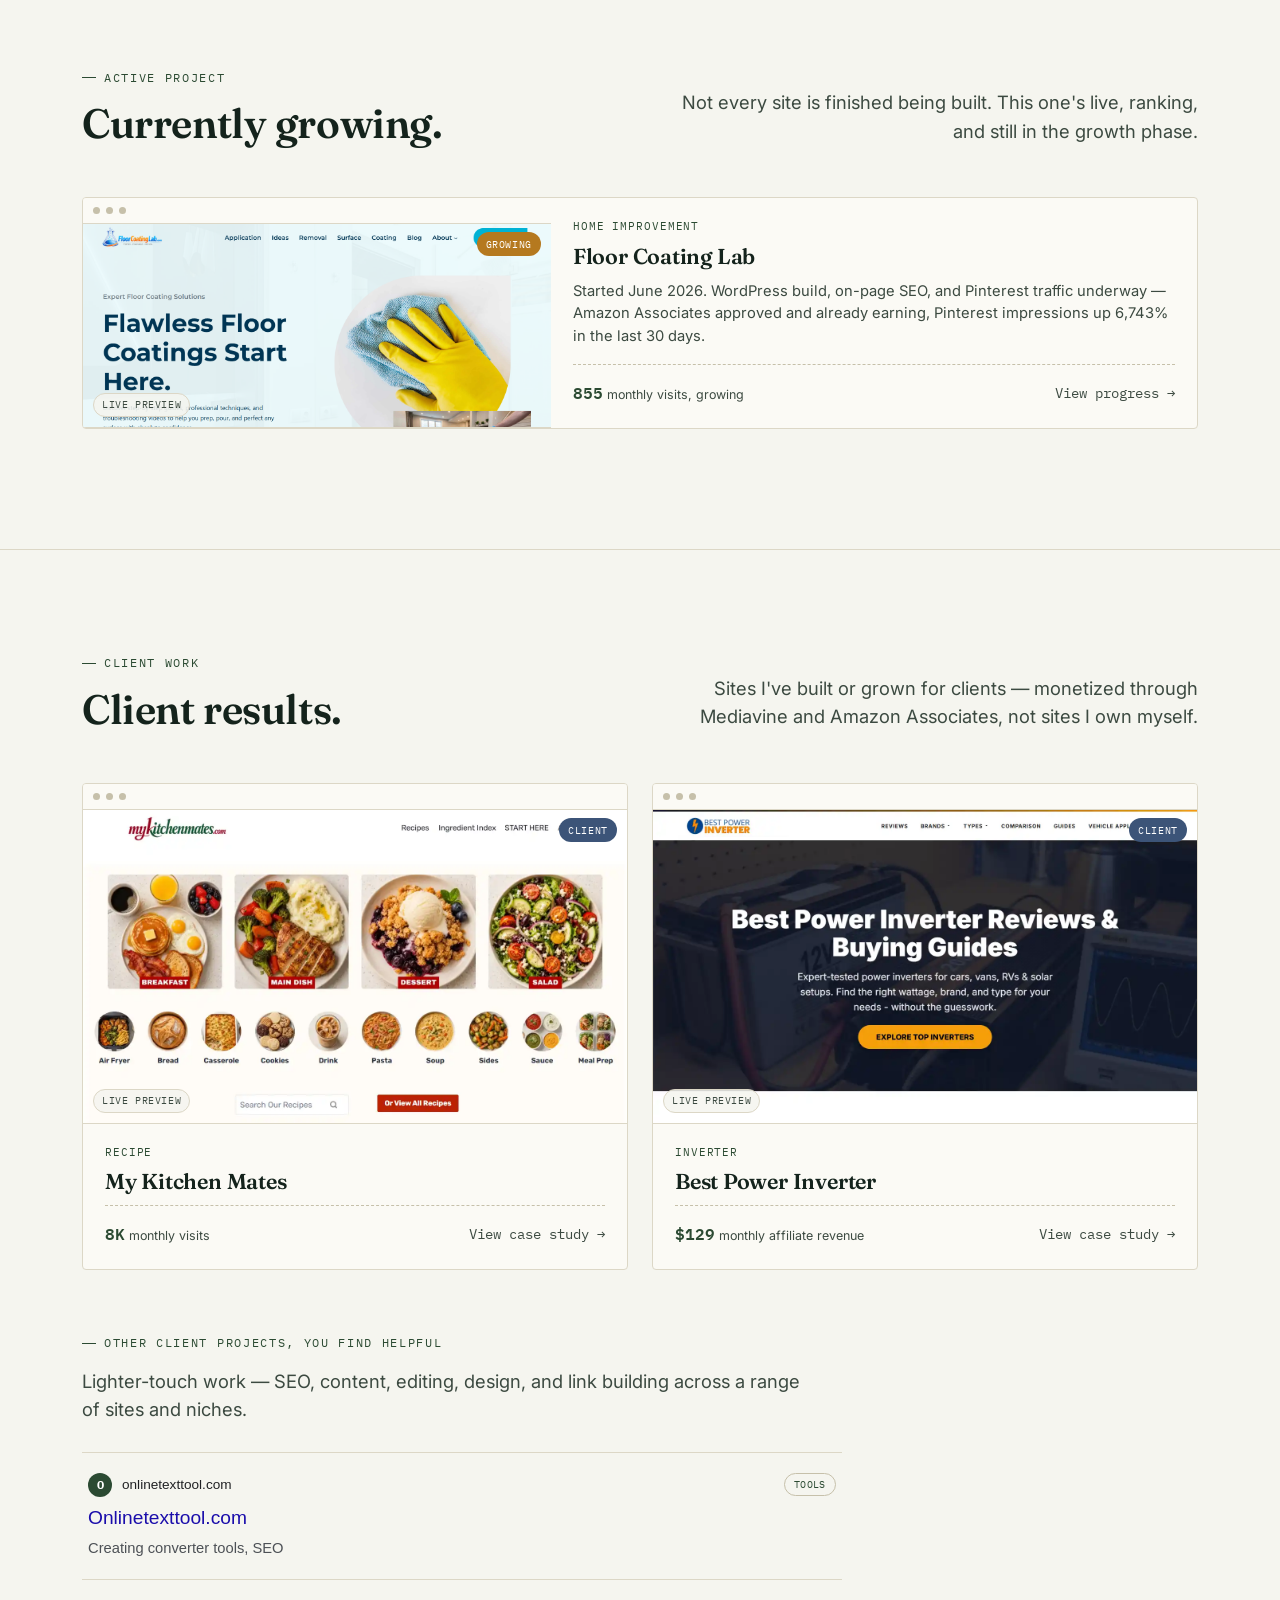
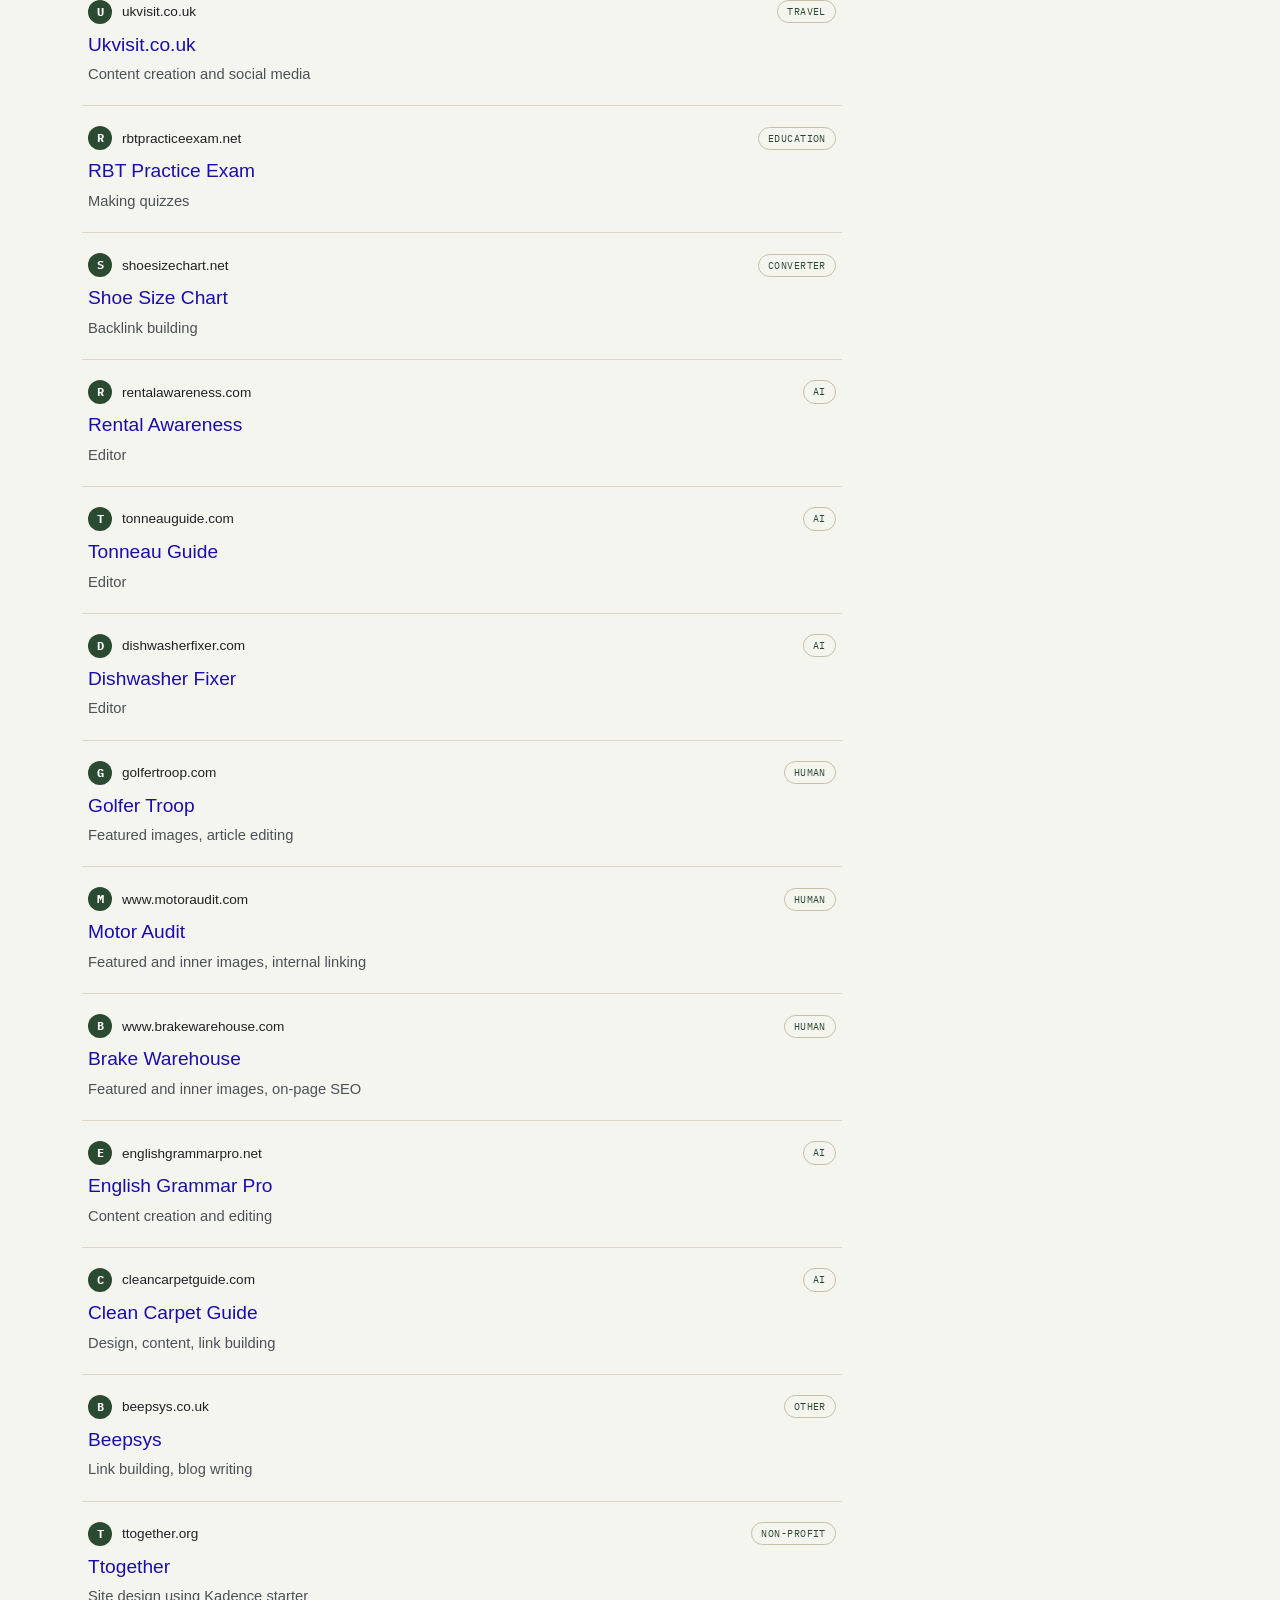
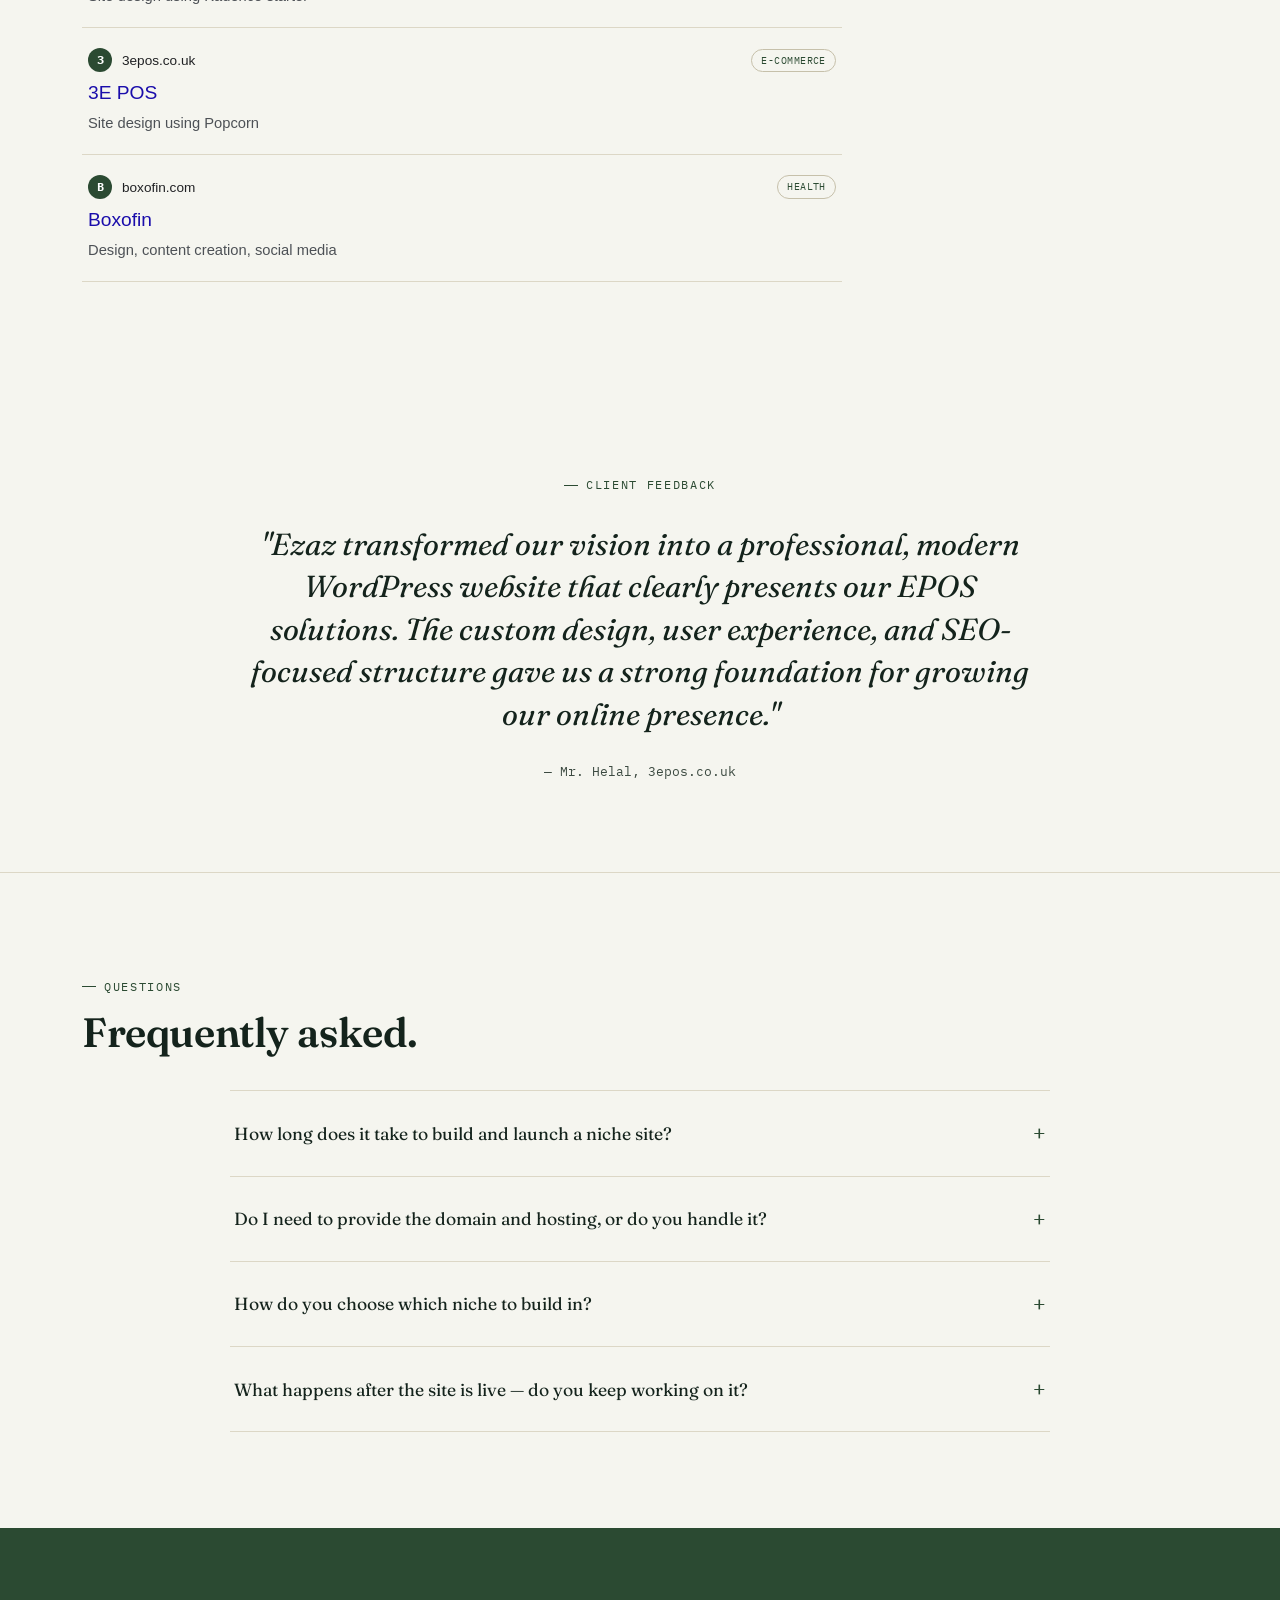
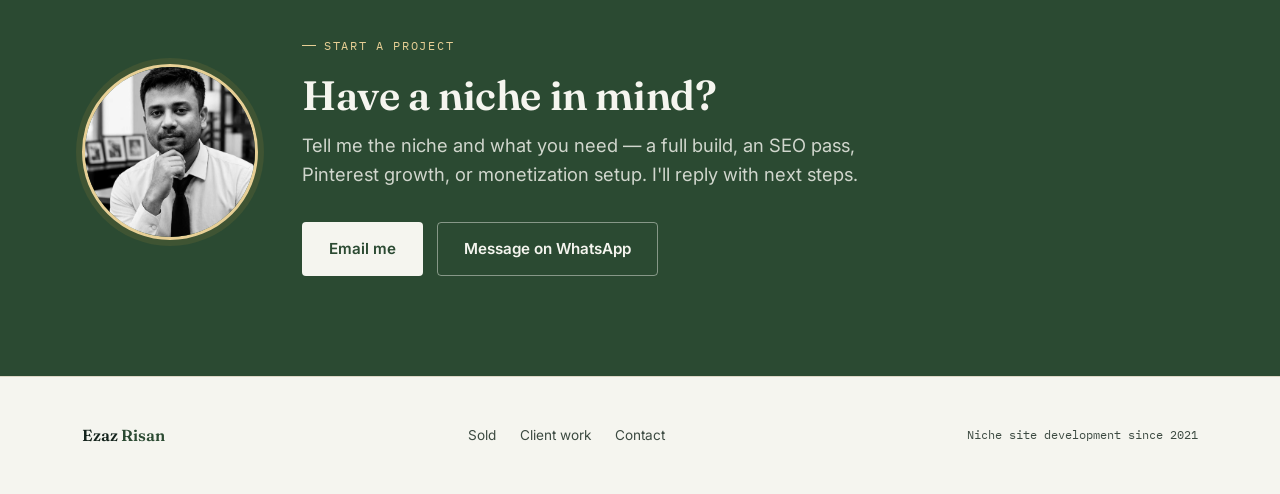
==== commit c3978014: "Update index.html" ====
--- a/index.html
+++ b/index.html
@@ -959,10 +959,10 @@
 <header class="hero wrap">
   <div class="hero-copy reveal in">
     <span class="eyebrow">Niche site development</span>
-    <h1>Sites built to<br><em>rank, grow,</em><br>and sell.</h1>
-    <p class="lede">I build niche WordPress sites, get them ranking with on-page SEO, drive traffic through Pinterest, and set up monetization with AdSense, Mediavine, and Amazon Associates — from the first line of content to the exit.</p>
+    <h1>Sites built to<br><em>rank, grow,</em><br>and earn.</h1>
+    <p class="lede">I build niche WordPress sites, get them ranking with on-page SEO, drive traffic through Pinterest, and set up monetization with AdSense, Mediavine or Amazon Associates — from the first line of content to the exit.</p>
     <div class="hero-actions">
-      <a href="#sold" class="btn btn-primary">See sites I've sold</a>
+      <a href="#sold" class="btn btn-primary">See profit from blog</a>
       <a href="#contact" class="btn btn-ghost">Get a site built</a>
     </div>
   </div>
@@ -972,7 +972,7 @@
       <span class="lp-status">Recent Sale · BirdingPros.Com</span>
       <span class="lp-id">#MI-019</span>
     </div>
-    <div class="lp-title">Everything Bird Enthusiasts Need -
+    <div class="lp-title">Everything Bird Enthusiasts Need
        <p></p>Gear, Guides & Stories</p></div>
     <div class="lp-niche">Built 2024 · Exited 2026 · WordPress + On-Page + Social Traffic</div>
     <div class="lp-grid">
@@ -1446,19 +1446,19 @@
     <div class="faq-list reveal">
       <details class="faq-item">
         <summary>How long does it take to build and launch a niche site?<span class="faq-plus">+</span></summary>
-        <div class="faq-answer"><p>REPLACE — give your real timeline, e.g. "A full WordPress build with initial on-page SEO typically takes 2-3 weeks, depending on content volume."</p></div>
+        <div class="faq-answer"><p>A typical niche site can take 2–4 weeks to build and launch, depending on the website size and content requirements. This can include WordPress design, SEO setup, initial articles, social media setup, Pinterest, analytics, and other essential launch tasks."</p></div>
       </details>
       <details class="faq-item">
         <summary>Do I need to provide the domain and hosting, or do you handle it?<span class="faq-plus">+</span></summary>
-        <div class="faq-answer"><p>REPLACE — clarify your real process, e.g. whether the client buys the domain/hosting or you set it up and hand over credentials.</p></div>
+        <div class="faq-answer"><p>Whether the client buys the domain/hosting or you set it up and hand over credentials. or I will buy and setup the hosting and domain with a pre-payment.</p></div>
       </details>
       <details class="faq-item">
         <summary>How do you choose which niche to build in?<span class="faq-plus">+</span></summary>
-        <div class="faq-answer"><p>REPLACE — describe your real niche research process: keyword research, competition analysis, monetization potential, etc.</p></div>
+        <div class="faq-answer"><p>I look for niches with strong search demand, clear audience interest, manageable competition, and good monetization potential. I also consider content opportunities, SEO potential, and whether the niche can grow through platforms like Bing, Pinterest, affiliate programs, and advertising.</p></div>
       </details>
       <details class="faq-item">
         <summary>What happens after the site is live — do you keep working on it?<span class="faq-plus">+</span></summary>
-        <div class="faq-answer"><p>REPLACE — clarify if you offer ongoing SEO/Pinterest management, a handover with documentation, or a fixed-scope build only.</p></div>
+        <div class="faq-answer"><p>Yes. I offer both ongoing SEO and Pinterest management for clients who need continued growth, as well as fixed-scope website builds based on their specific requirements and goals.</p></div>
       </details>
     </div>
   </div>
@@ -1476,7 +1476,7 @@
         <h2>Have a niche in mind?</h2>
         <p class="lede">Tell me the niche and what you need — a full build, an SEO pass, Pinterest growth, or monetization setup. I'll reply with next steps.</p>
         <div class="cta-actions">
-          <a href="mailto:REPLACE@example.com" class="btn btn-primary">Email me</a>
+          <a href="mailto:ezazrisan@gmail.com" class="btn btn-primary">Email me</a>
           <a href="https://wa.me/8801722162256" target="_blank" rel="noopener" class="btn btn-ghost">Message on WhatsApp</a>
         </div>
       </div>
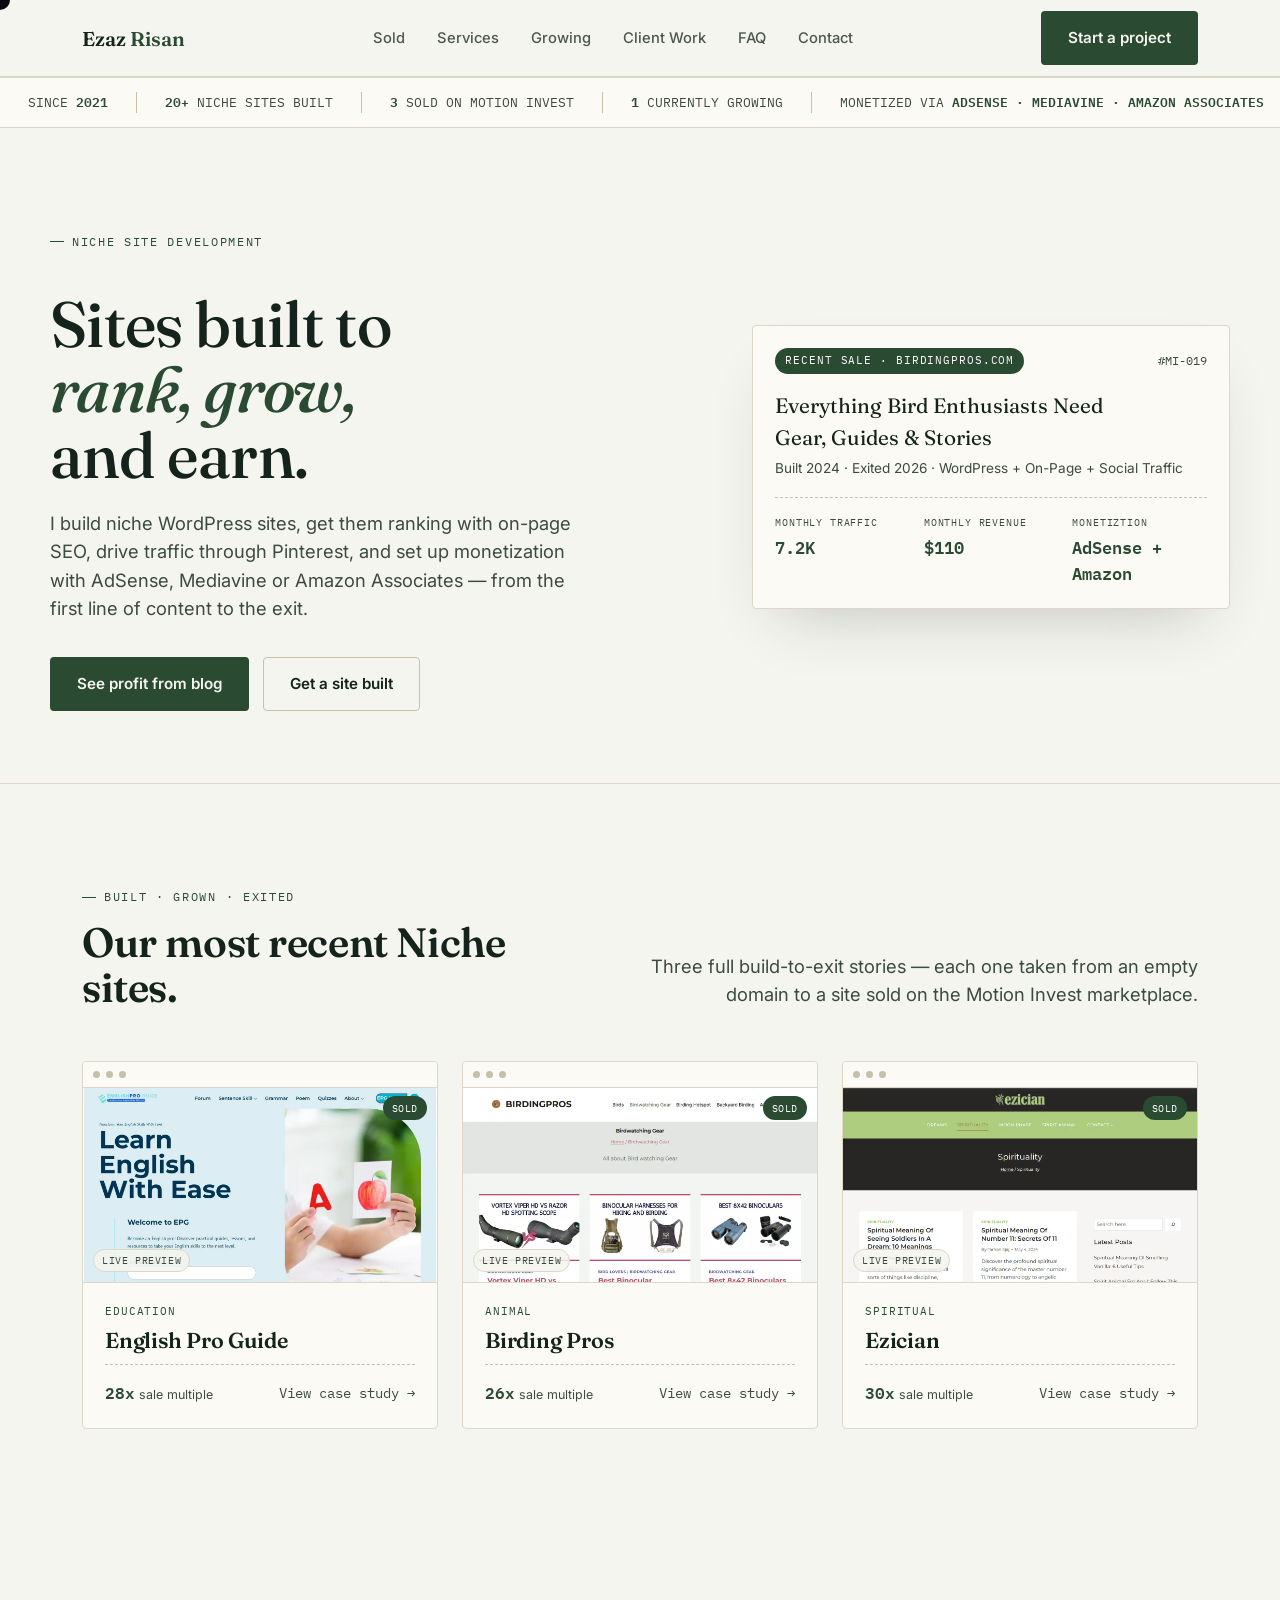
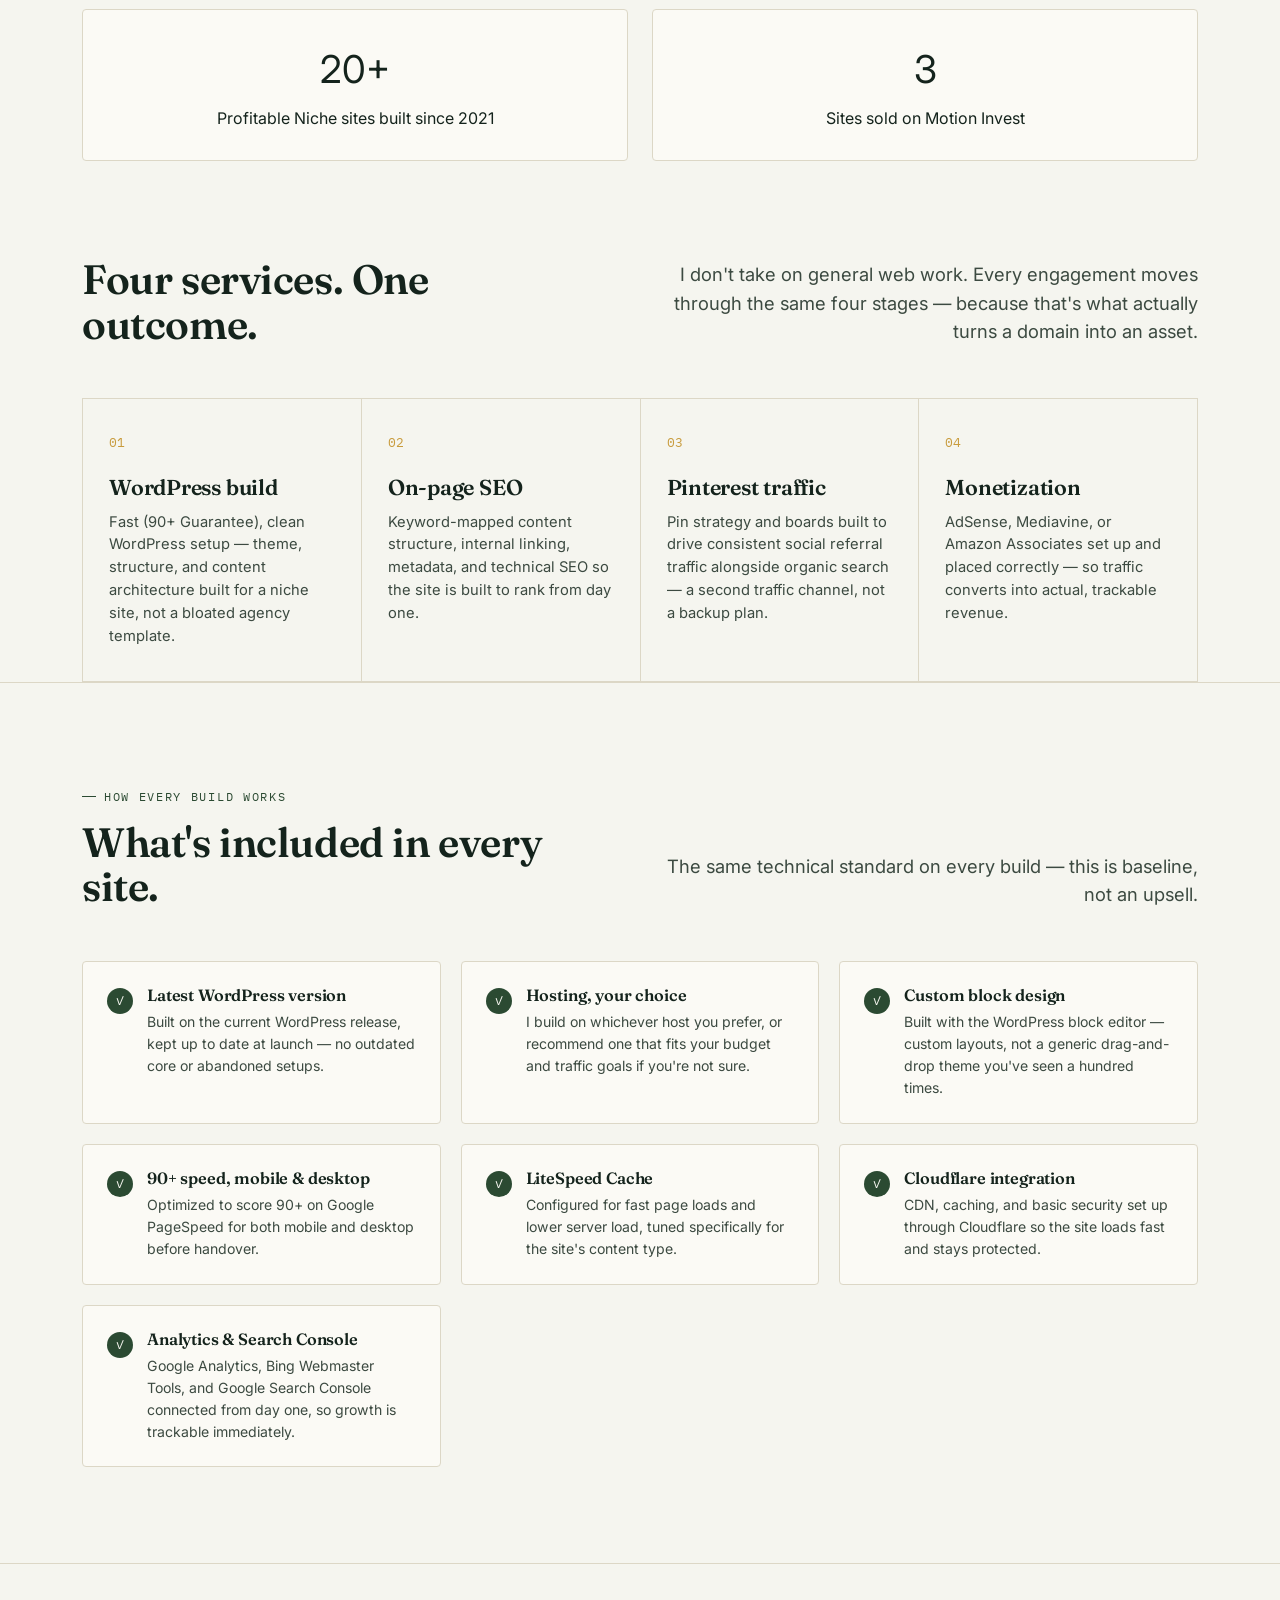
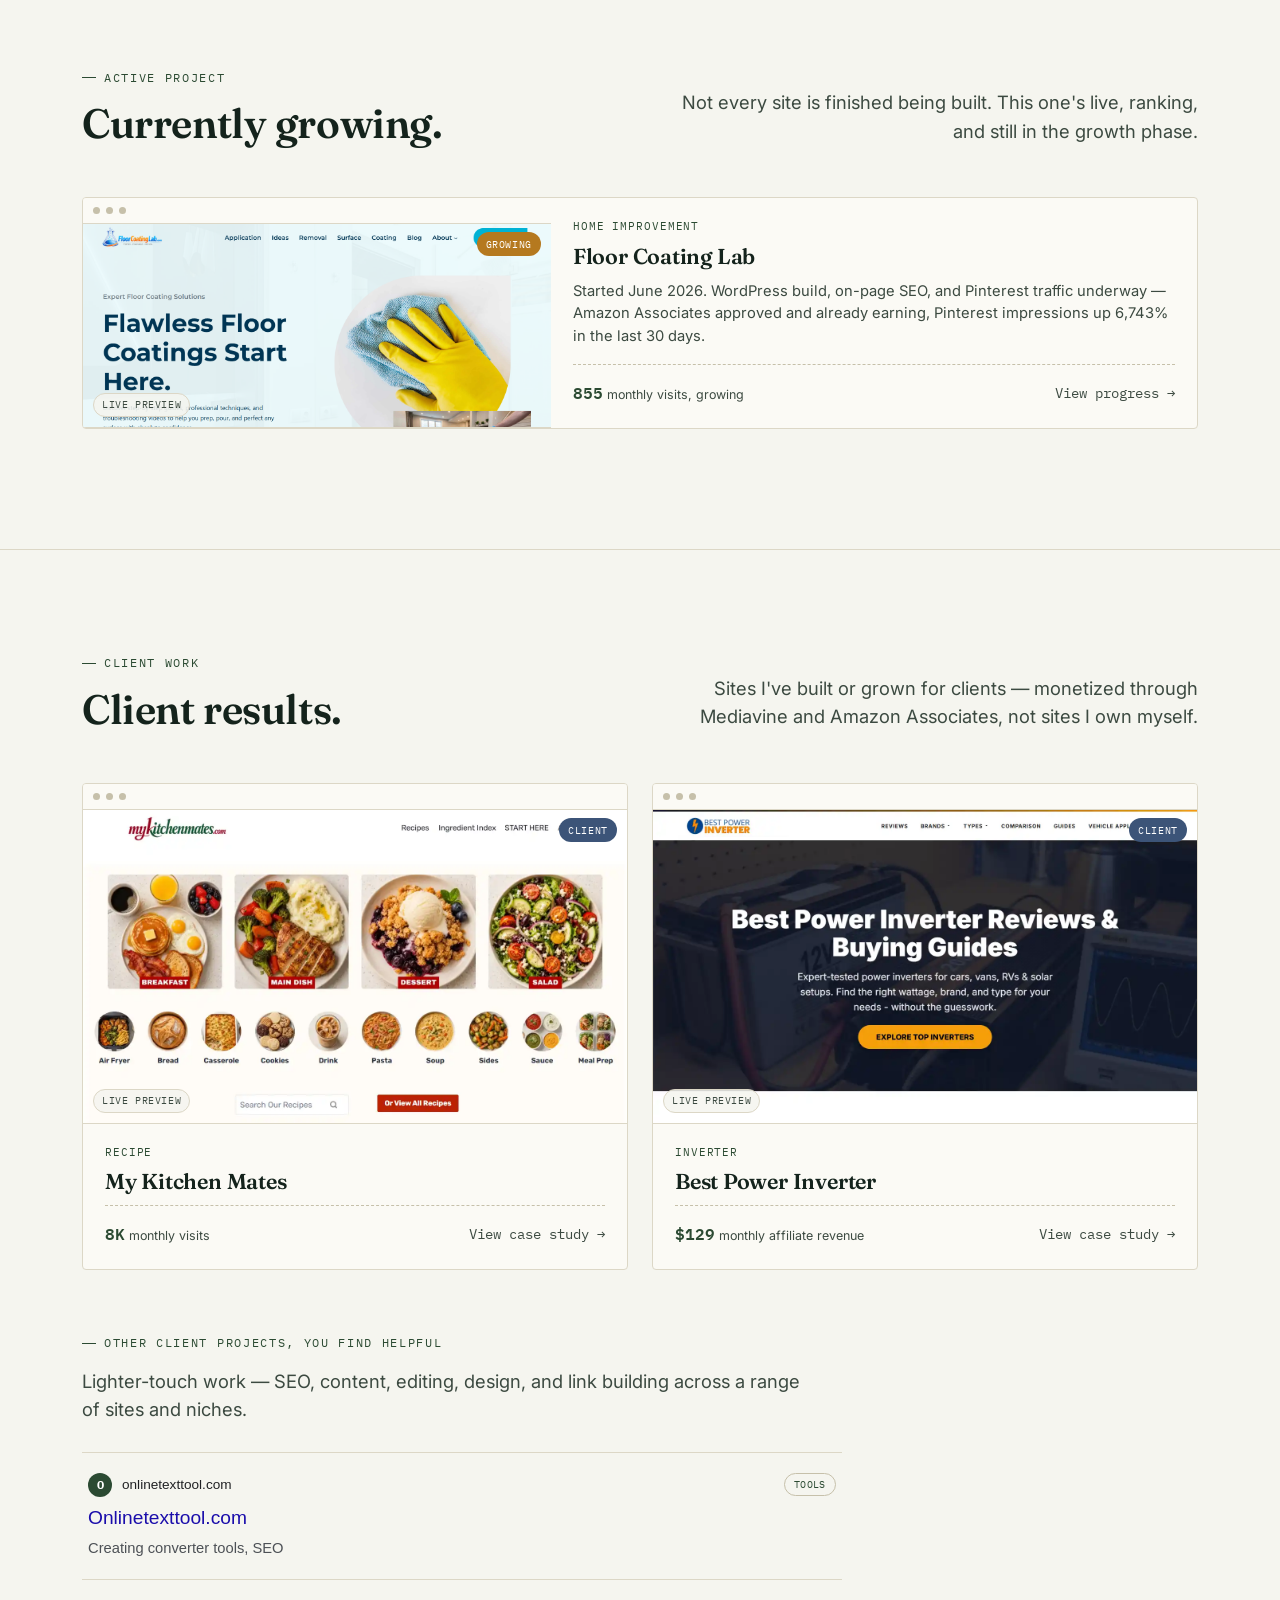
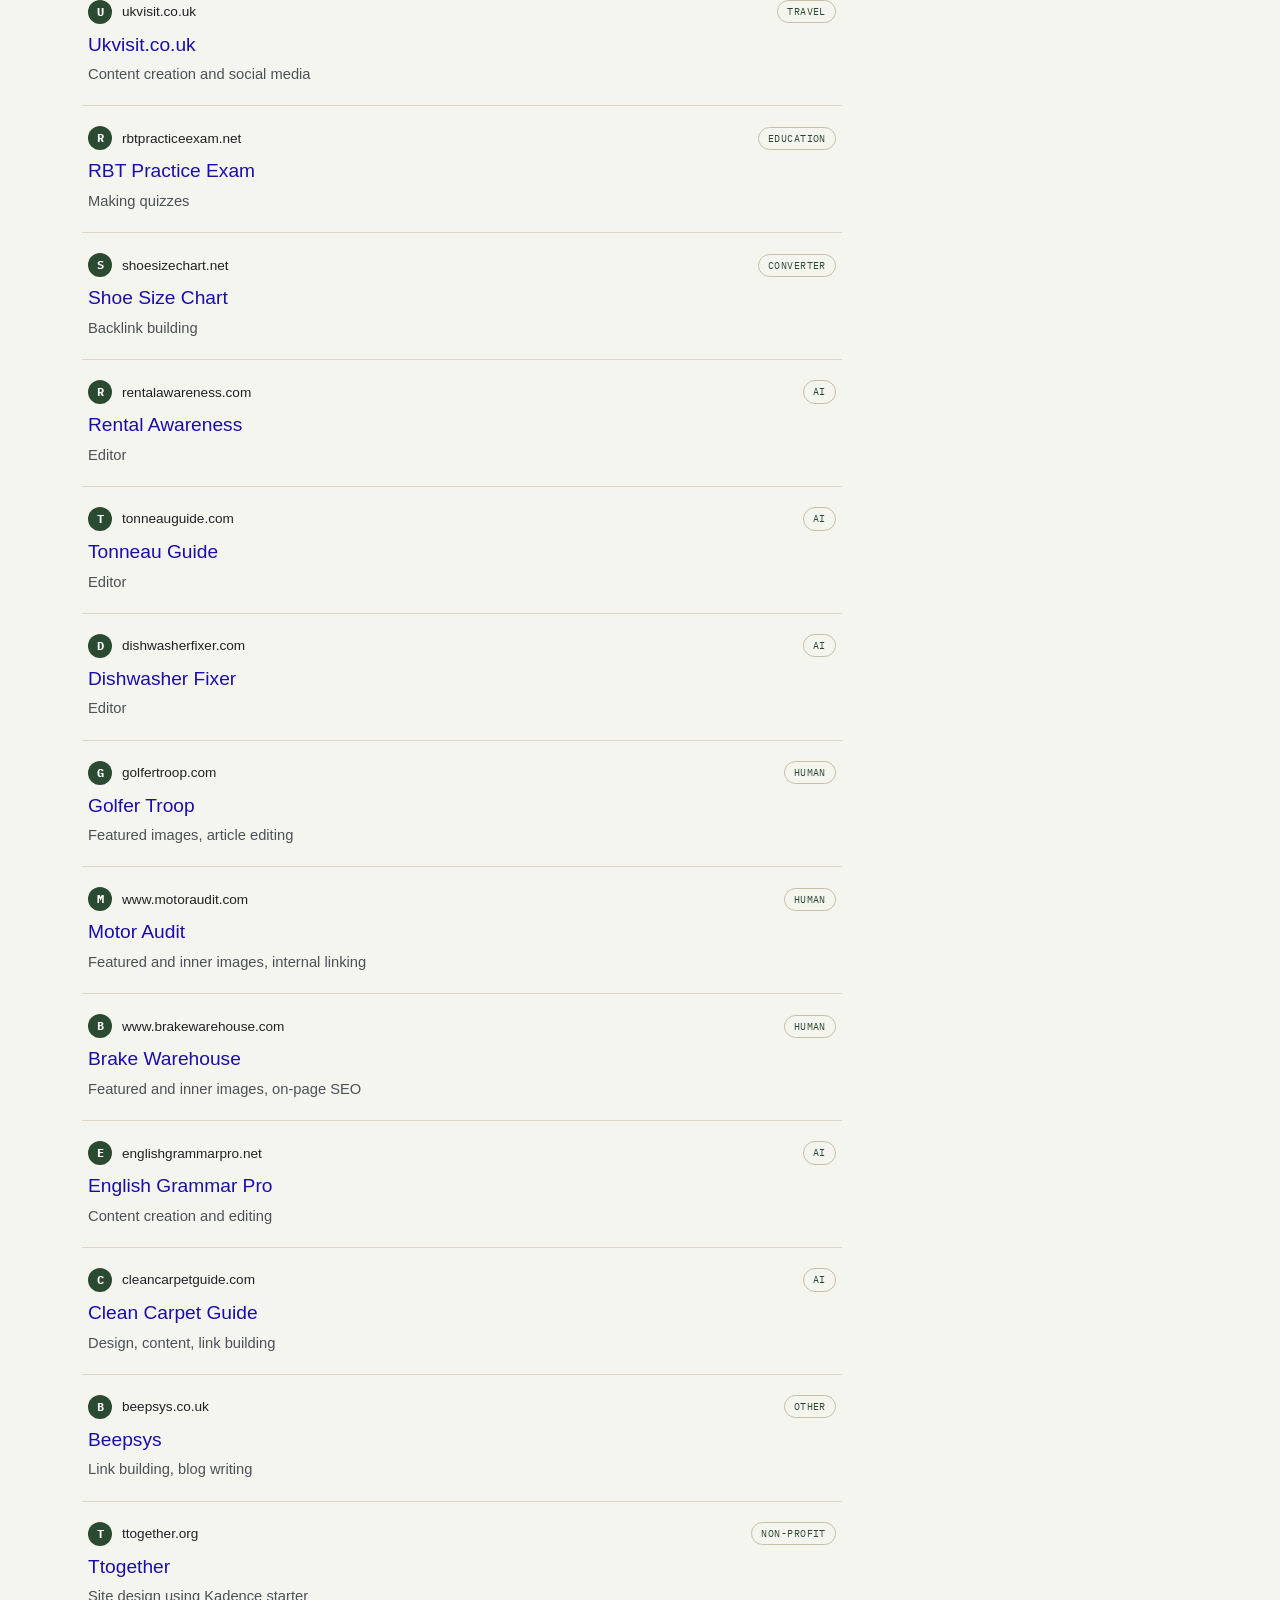
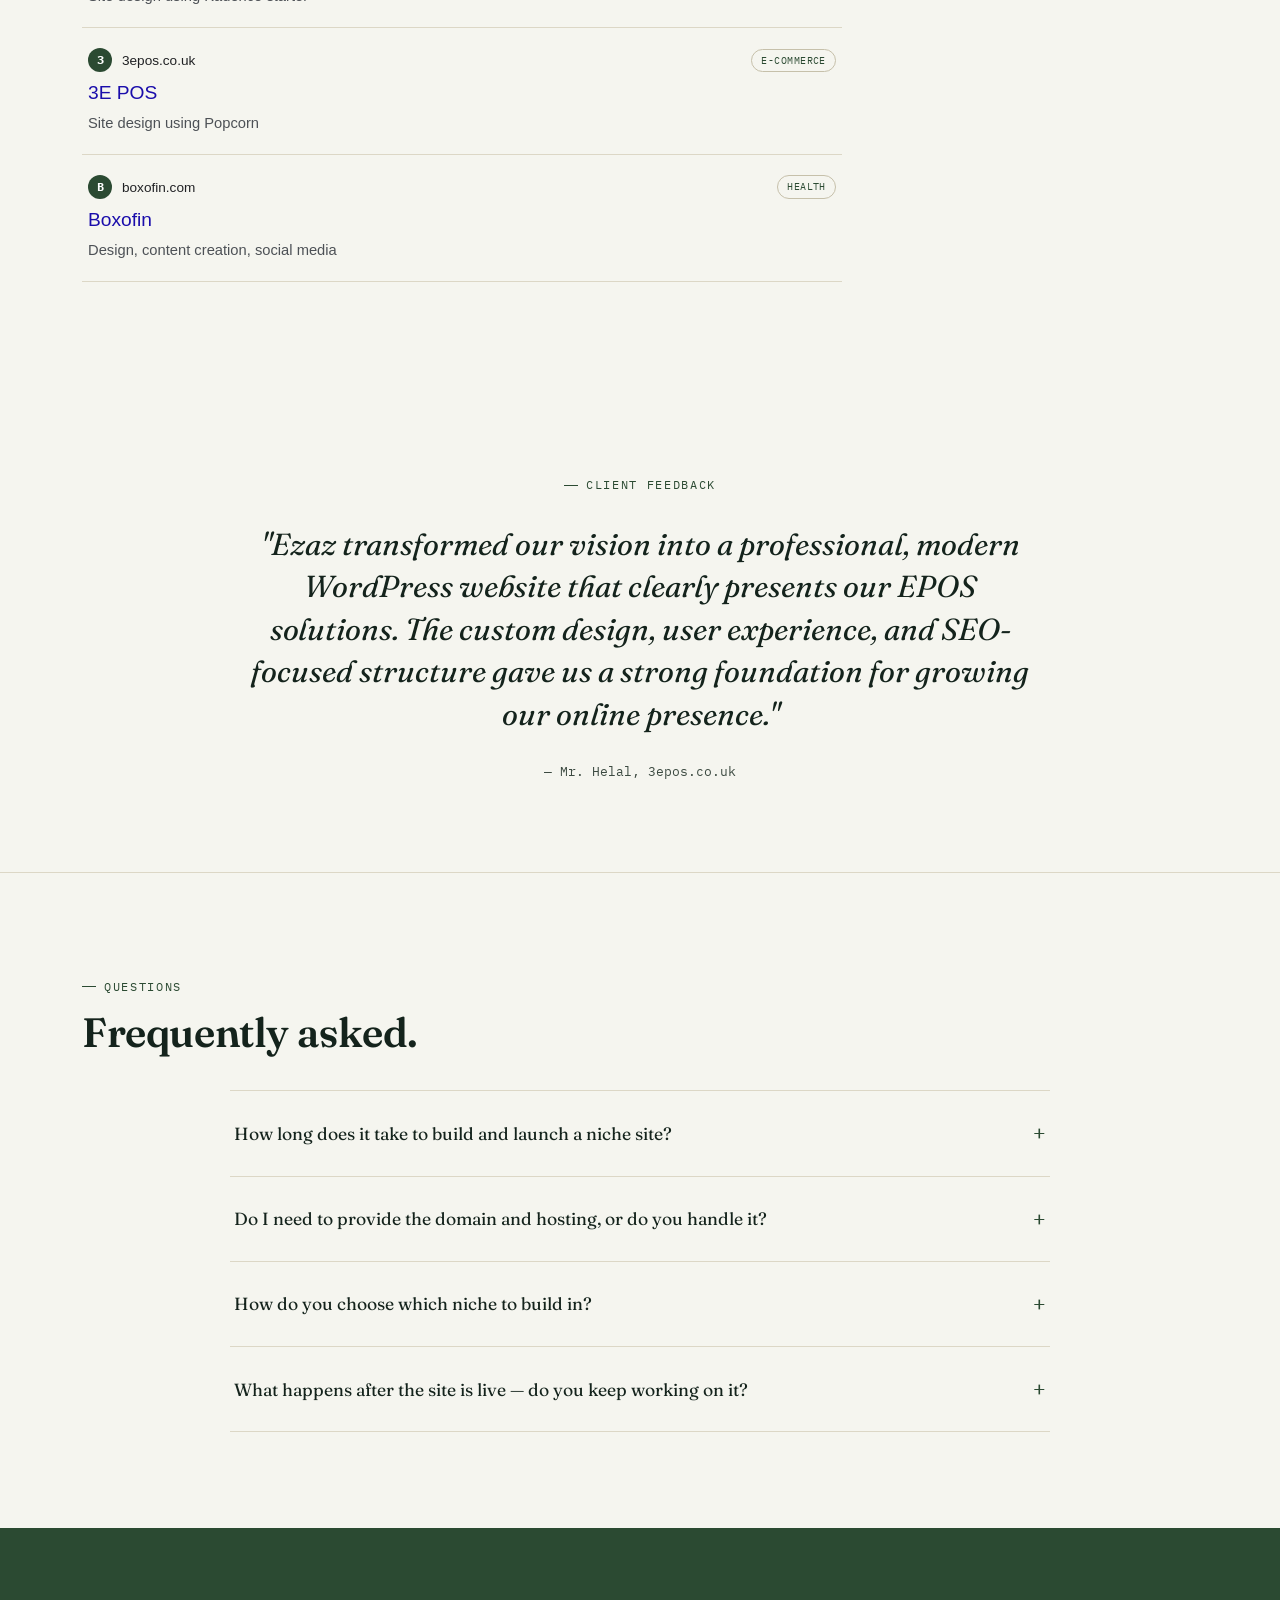
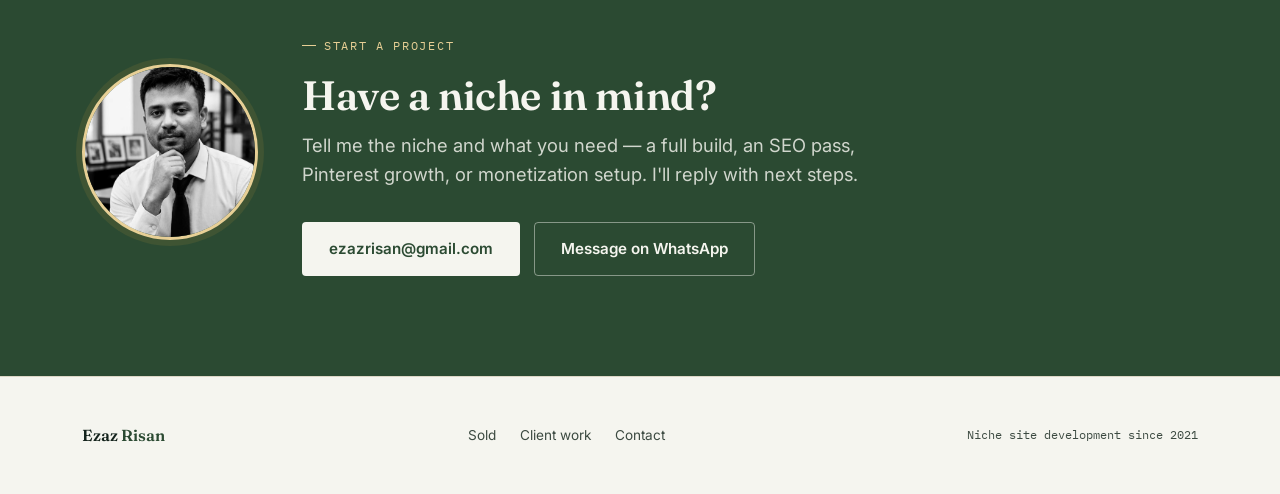
==== commit b254685c: "Update index.html" ====
--- a/index.html
+++ b/index.html
@@ -1476,7 +1476,7 @@
         <h2>Have a niche in mind?</h2>
         <p class="lede">Tell me the niche and what you need — a full build, an SEO pass, Pinterest growth, or monetization setup. I'll reply with next steps.</p>
         <div class="cta-actions">
-          <a href="mailto:ezazrisan@gmail.com" class="btn btn-primary">Email me</a>
+          <a href="mailto:ezazrisan@gmail.com" class="btn btn-primary">ezazrisan@gmail.com</a>
           <a href="https://wa.me/8801722162256" target="_blank" rel="noopener" class="btn btn-ghost">Message on WhatsApp</a>
         </div>
       </div>
